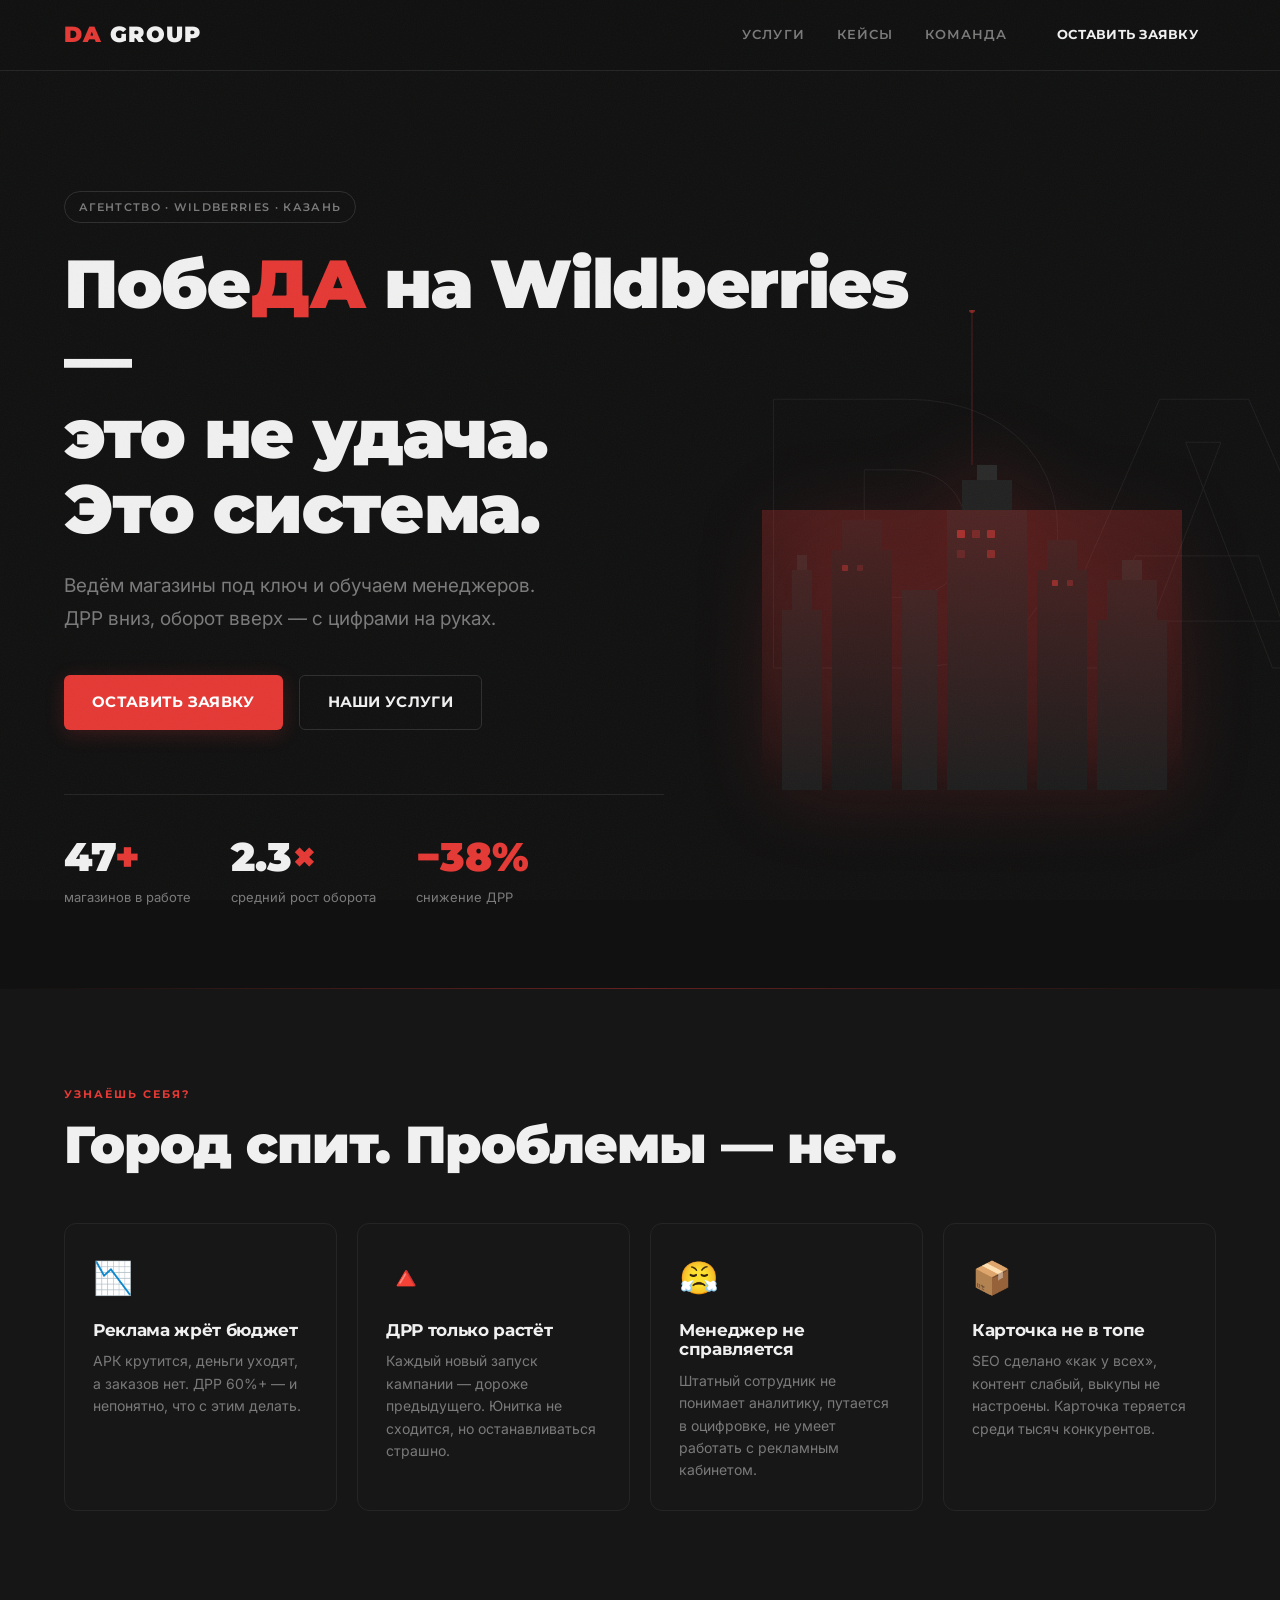
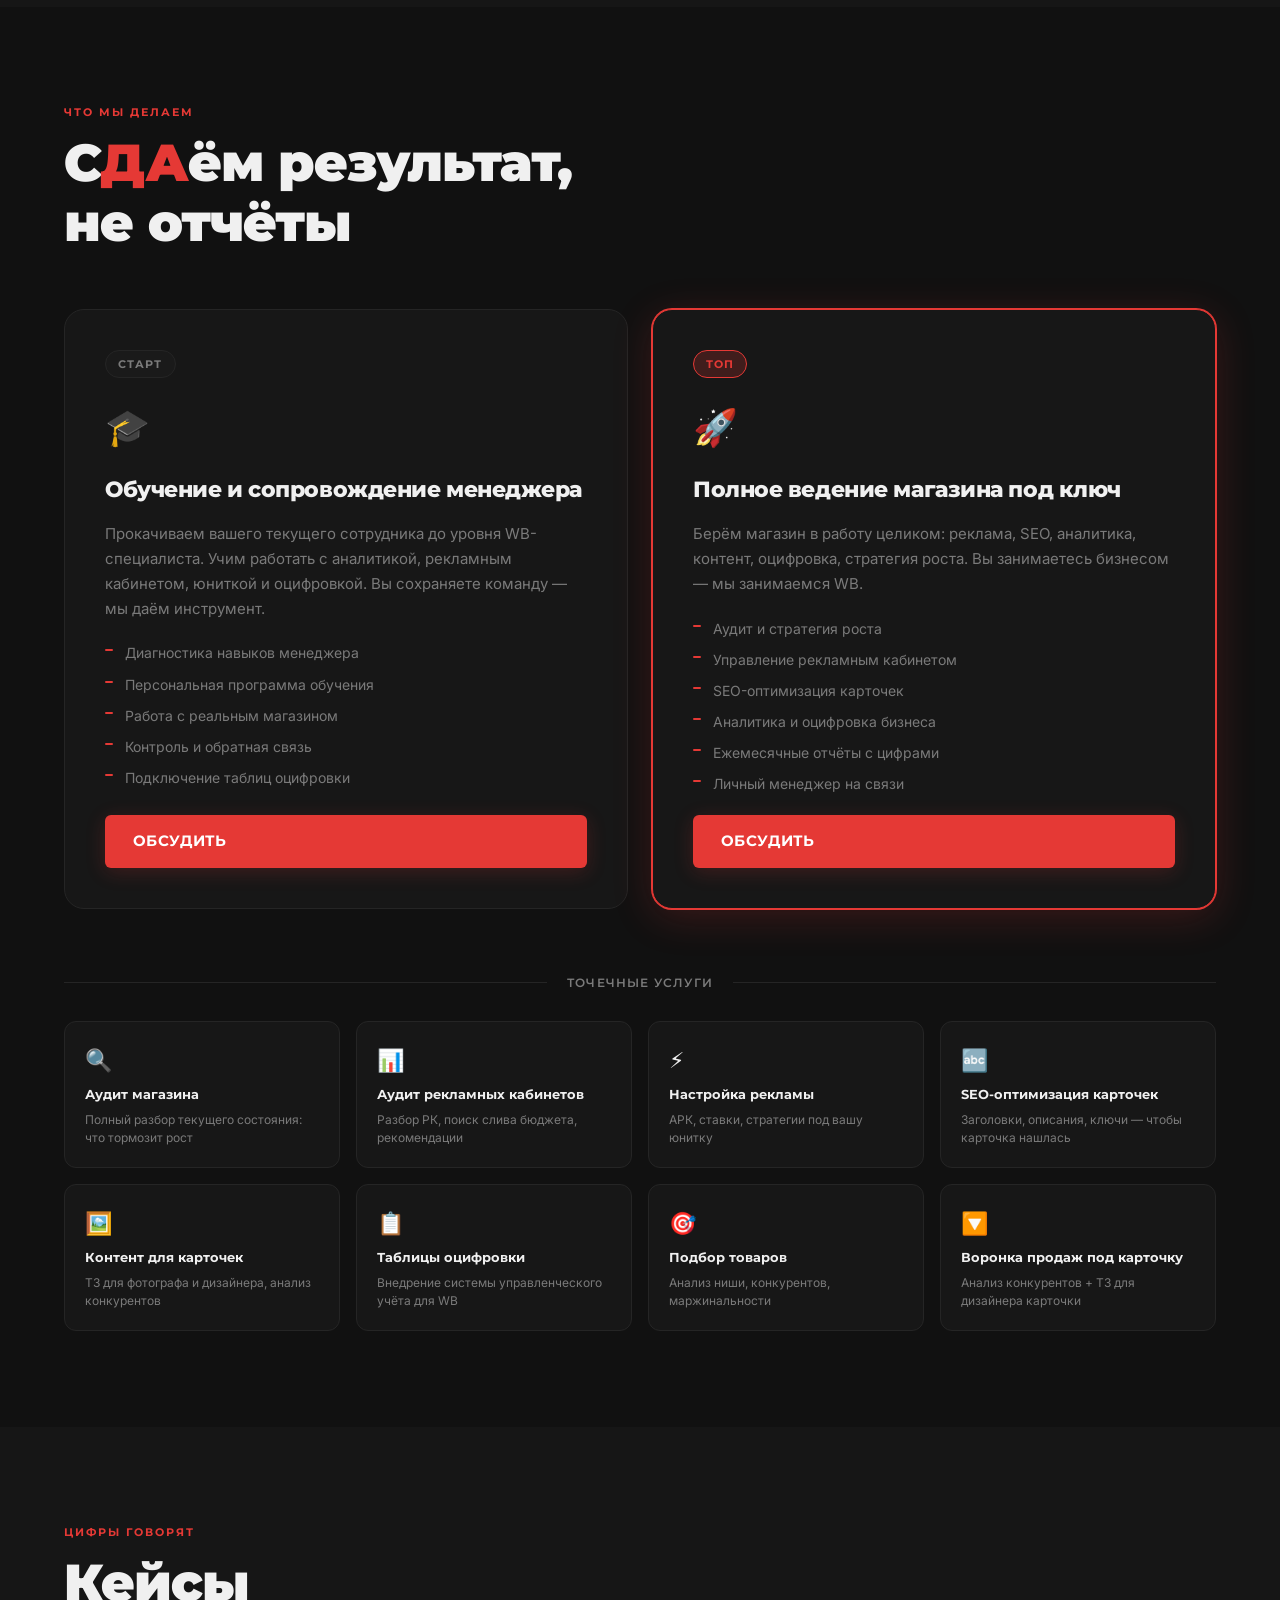
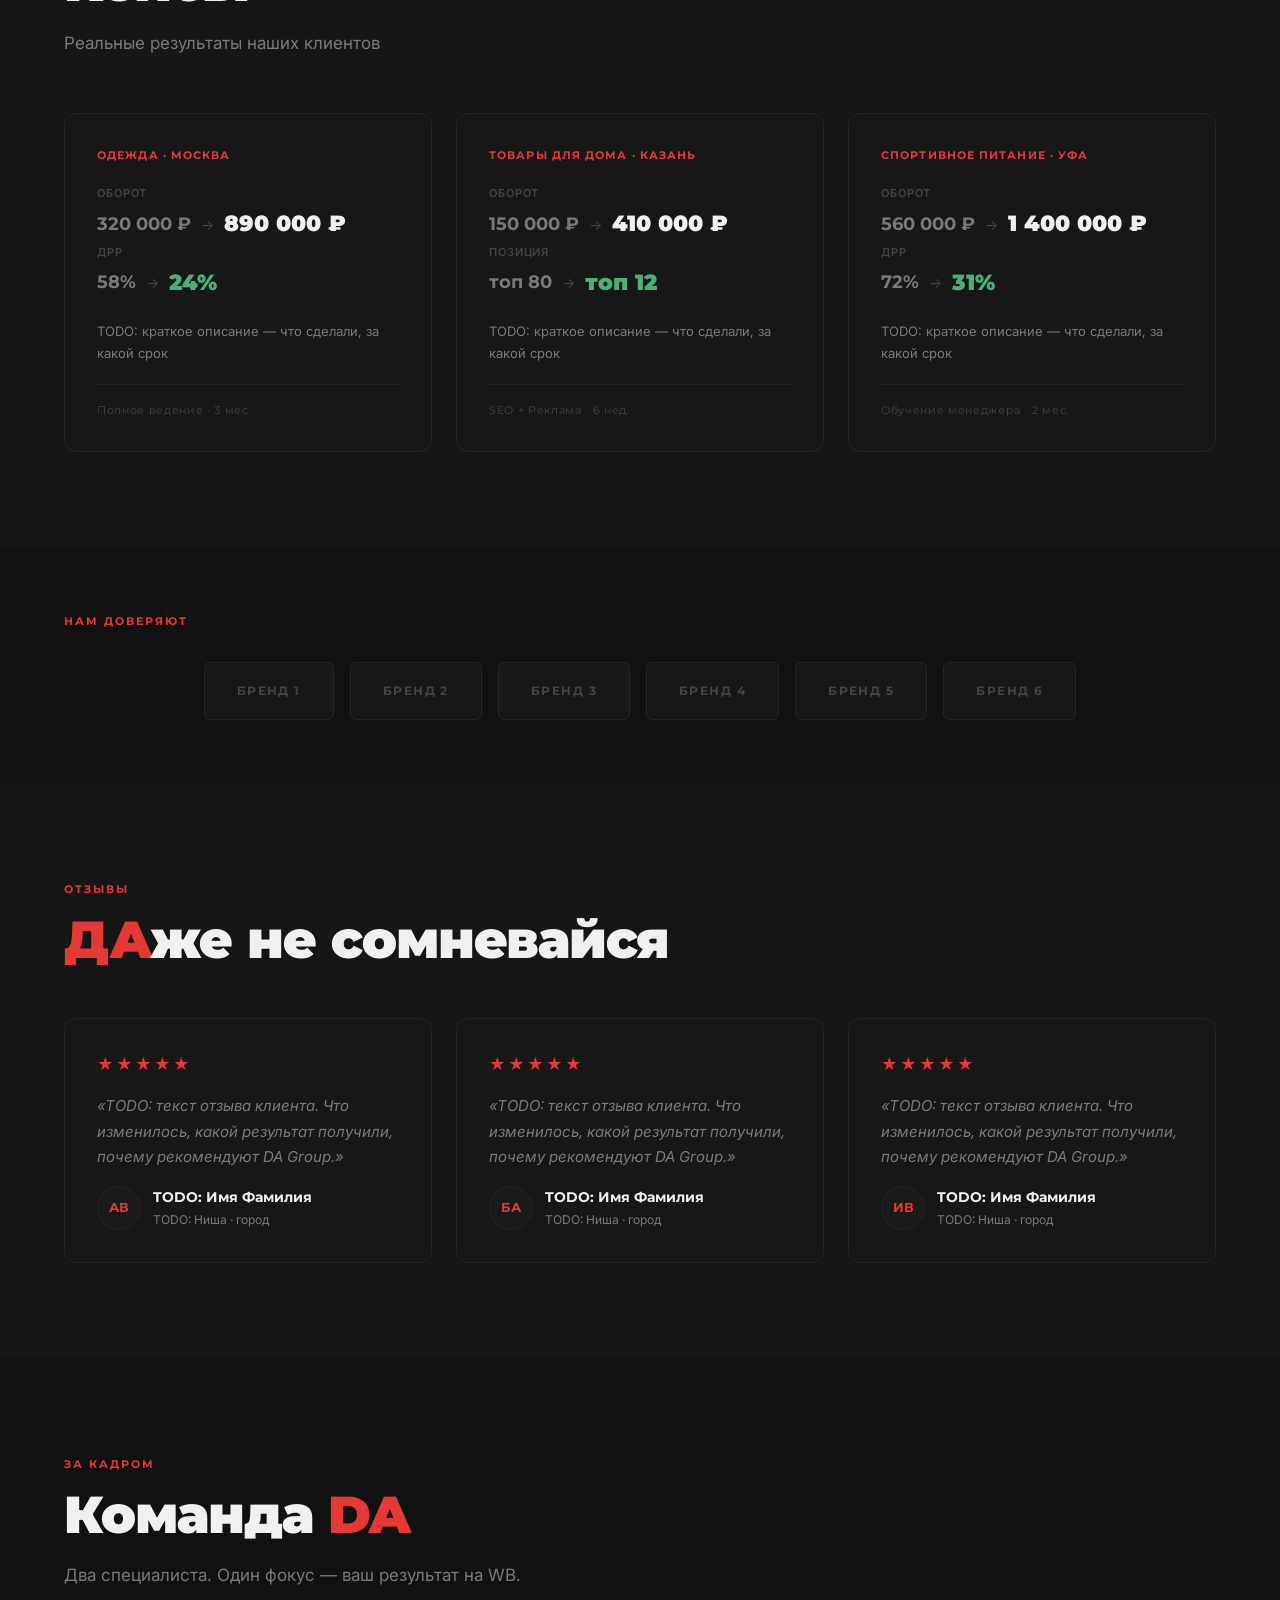
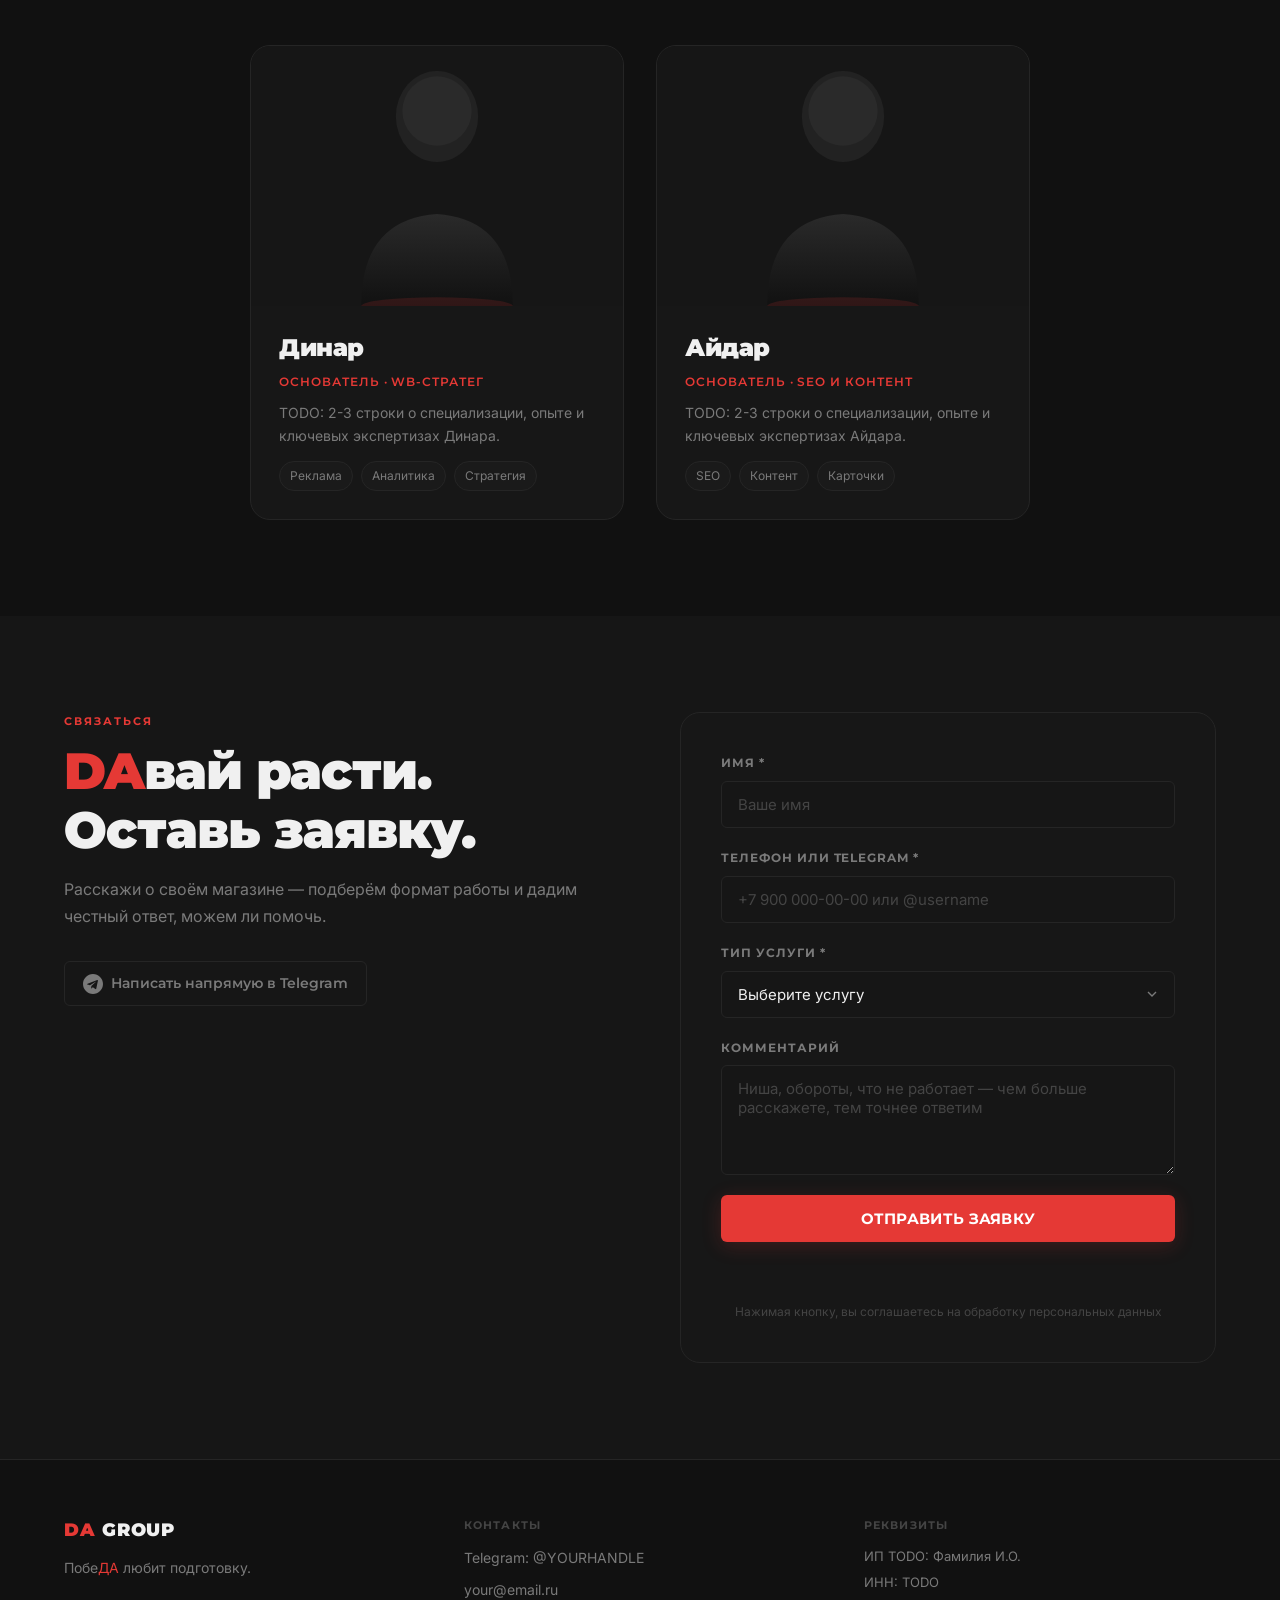
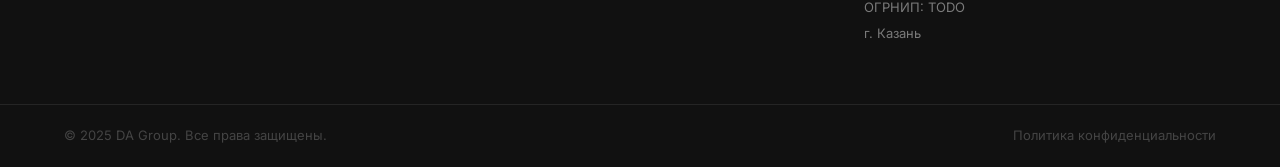
==== index.html @ dea1068f "feat: create DA Group landing page (full structure) Dark noir landing page for DA Group Wildberries " ====
<!DOCTYPE html>
<html lang="ru">
<head>
  <meta charset="UTF-8">
  <meta name="viewport" content="width=device-width, initial-scale=1.0">
  <title>DA Group — агентство сопровождения на Wildberries</title>
  <meta name="description" content="Ведём магазины на Wildberries под ключ и обучаем менеджеров. ДРР вниз, оборот вверх — с цифрами на руках.">
  <meta property="og:title" content="DA Group — агентство сопровождения на Wildberries">
  <meta property="og:description" content="Ведём магазины под ключ и обучаем менеджеров. ДРР вниз, оборот вверх.">
  <meta property="og:type" content="website">
  <link rel="preconnect" href="https://fonts.googleapis.com">
  <link rel="preconnect" href="https://fonts.gstatic.com" crossorigin>
  <link href="https://fonts.googleapis.com/css2?family=Montserrat:wght@400;600;700;900&family=Inter:wght@400;500;600&display=swap" rel="stylesheet">
  <link rel="stylesheet" href="css/style.css">
</head>
<body>

  <!-- Зернистый оверлей (нуар-эстетика) -->
  <div class="grain-overlay" aria-hidden="true"></div>

  <!-- ========== ШАПКА ========== -->
  <header class="site-header" id="top">
    <div class="container header__inner">
      <a href="#top" class="logo">
        <span class="da">DA</span>&nbsp;Group
      </a>
      <nav class="nav" id="nav">
        <a href="#services" class="nav__link">Услуги</a>
        <a href="#cases" class="nav__link">Кейсы</a>
        <a href="#team" class="nav__link">Команда</a>
        <a href="#contact" class="btn btn--sm">Оставить заявку</a>
      </nav>
      <button class="nav-toggle" id="navToggle" aria-label="Открыть меню" aria-expanded="false">
        <span></span><span></span><span></span>
      </button>
    </div>
  </header>

  <main>

    <!-- ========== 1. HERO ========== -->
    <section class="hero" id="hero">
      <div class="hero__bg-letters" aria-hidden="true">DA</div>
      <div class="container hero__inner">
        <div class="hero__content">
          <div class="badge">Агентство · Wildberries · Казань</div>
          <h1 class="hero__title">
            Побе<span class="da">ДА</span>&nbsp;на&nbsp;Wildberries —<br>
            это не&nbsp;удача.<br>Это система.
          </h1>
          <p class="hero__sub">
            Ведём магазины под ключ и обучаем менеджеров.<br>
            ДРР вниз, оборот вверх — с цифрами на руках.
          </p>
          <div class="hero__actions">
            <a href="#contact" class="btn btn--primary">Оставить заявку</a>
            <a href="#services" class="btn btn--ghost">Наши услуги</a>
          </div>
          <div class="hero__stats">
            <div class="hero__stat">
              <!-- TODO: обновить цифры -->
              <span class="hero__stat-val">47<span class="da">+</span></span>
              <span class="hero__stat-label">магазинов в работе</span>
            </div>
            <div class="hero__stat">
              <span class="hero__stat-val">2.3<span class="da">×</span></span>
              <span class="hero__stat-label">средний рост оборота</span>
            </div>
            <div class="hero__stat">
              <span class="hero__stat-val"><span class="da">−38%</span></span>
              <span class="hero__stat-label">снижение ДРР</span>
            </div>
          </div>
        </div>
        <div class="hero__visual" aria-hidden="true">
          <svg class="hero__svg" viewBox="0 0 420 480" fill="none" xmlns="http://www.w3.org/2000/svg">
            <!-- Декоративный абстрактный элемент: город-силуэт -->
            <defs>
              <linearGradient id="cityGrad" x1="0" y1="0" x2="0" y2="1">
                <stop offset="0%" stop-color="var(--accent)" stop-opacity="0.25"/>
                <stop offset="100%" stop-color="var(--accent)" stop-opacity="0"/>
              </linearGradient>
              <linearGradient id="lineGrad" x1="0" y1="0" x2="1" y2="0">
                <stop offset="0%" stop-color="var(--accent)" stop-opacity="0"/>
                <stop offset="50%" stop-color="var(--accent)" stop-opacity="0.8"/>
                <stop offset="100%" stop-color="var(--accent)" stop-opacity="0"/>
              </linearGradient>
            </defs>
            <!-- Силуэт зданий -->
            <rect x="20" y="300" width="40" height="180" fill="#1e1e1e"/>
            <rect x="30" y="260" width="20" height="40" fill="#1e1e1e"/>
            <rect x="35" y="245" width="10" height="15" fill="#242424"/>
            <rect x="70" y="240" width="60" height="240" fill="#1a1a1a"/>
            <rect x="80" y="210" width="40" height="30" fill="#1a1a1a"/>
            <rect x="140" y="280" width="35" height="200" fill="#202020"/>
            <rect x="185" y="200" width="80" height="280" fill="#1e1e1e"/>
            <rect x="200" y="170" width="50" height="30" fill="#222"/>
            <rect x="215" y="155" width="20" height="15" fill="#2a2a2a"/>
            <rect x="275" y="260" width="50" height="220" fill="#1c1c1c"/>
            <rect x="285" y="230" width="30" height="30" fill="#1c1c1c"/>
            <rect x="335" y="310" width="70" height="170" fill="#1e1e1e"/>
            <rect x="345" y="270" width="50" height="40" fill="#1e1e1e"/>
            <rect x="360" y="250" width="20" height="20" fill="#242424"/>
            <!-- Окна светящиеся -->
            <rect x="195" y="220" width="8" height="8" fill="var(--accent)" opacity="0.6" rx="1"/>
            <rect x="210" y="220" width="8" height="8" fill="var(--accent)" opacity="0.3" rx="1"/>
            <rect x="225" y="220" width="8" height="8" fill="var(--accent)" opacity="0.5" rx="1"/>
            <rect x="195" y="240" width="8" height="8" fill="var(--accent)" opacity="0.2" rx="1"/>
            <rect x="225" y="240" width="8" height="8" fill="var(--accent)" opacity="0.4" rx="1"/>
            <rect x="80" y="255" width="6" height="6" fill="var(--accent)" opacity="0.4" rx="1"/>
            <rect x="95" y="255" width="6" height="6" fill="var(--accent)" opacity="0.2" rx="1"/>
            <rect x="290" y="270" width="6" height="6" fill="var(--accent)" opacity="0.5" rx="1"/>
            <rect x="305" y="270" width="6" height="6" fill="var(--accent)" opacity="0.3" rx="1"/>
            <!-- Горизонтальные линии-развёртки -->
            <line x1="0" y1="390" x2="420" y2="390" stroke="url(#lineGrad)" stroke-width="0.5" opacity="0.4"/>
            <line x1="0" y1="410" x2="420" y2="410" stroke="url(#lineGrad)" stroke-width="0.3" opacity="0.2"/>
            <!-- Акцентный луч сверху вниз -->
            <line x1="210" y1="0" x2="210" y2="155" stroke="var(--accent)" stroke-width="1" opacity="0.3"/>
            <circle cx="210" cy="0" r="3" fill="var(--accent)" opacity="0.5"/>
            <!-- Градиент-подсветка города -->
            <rect x="0" y="200" width="420" height="280" fill="url(#cityGrad)"/>
          </svg>
        </div>
      </div>
      <!-- Декоративная линия снизу -->
      <div class="hero__line" aria-hidden="true"></div>
    </section>

    <!-- ========== 2. БОЛИ СЕЛЛЕРА ========== -->
    <section class="pain section" id="pain">
      <div class="container">
        <div class="section-label">Узнаёшь себя?</div>
        <h2 class="section-title">Город спит. Проблемы — нет.</h2>
        <div class="pain__grid">
          <div class="pain__card" data-animate data-delay="0">
            <div class="pain__icon">📉</div>
            <h3 class="pain__title">Реклама жрёт бюджет</h3>
            <p class="pain__text">АРК крутится, деньги уходят, а заказов нет. ДРР 60%+ — и непонятно, что с этим делать.</p>
          </div>
          <div class="pain__card" data-animate data-delay="100">
            <div class="pain__icon">🔺</div>
            <h3 class="pain__title">ДРР только растёт</h3>
            <p class="pain__text">Каждый новый запуск кампании — дороже предыдущего. Юнитка не сходится, но останавливаться страшно.</p>
          </div>
          <div class="pain__card" data-animate data-delay="200">
            <div class="pain__icon">😤</div>
            <h3 class="pain__title">Менеджер не справляется</h3>
            <p class="pain__text">Штатный сотрудник не понимает аналитику, путается в оцифровке, не умеет работать с рекламным кабинетом.</p>
          </div>
          <div class="pain__card" data-animate data-delay="300">
            <div class="pain__icon">📦</div>
            <h3 class="pain__title">Карточка не в топе</h3>
            <p class="pain__text">SEO сделано «как у всех», контент слабый, выкупы не настроены. Карточка теряется среди тысяч конкурентов.</p>
          </div>
        </div>
      </div>
    </section>

    <!-- ========== 3. УСЛУГИ ========== -->
    <section class="services section" id="services">
      <div class="container">
        <div class="section-label">Что мы делаем</div>
        <h2 class="section-title">С<span class="da">ДА</span>ём результат,<br>не отчёты</h2>

        <!-- Основная вилка -->
        <div class="services__main">
          <div class="service-card service-card--main">
            <div class="service-card__badge">Старт</div>
            <div class="service-card__icon">🎓</div>
            <h3 class="service-card__title">Обучение и сопровождение менеджера</h3>
            <p class="service-card__desc">
              Прокачиваем вашего текущего сотрудника до уровня WB-специалиста.
              Учим работать с аналитикой, рекламным кабинетом, юниткой и оцифровкой.
              Вы сохраняете команду — мы даём инструмент.
            </p>
            <ul class="service-card__list">
              <li>Диагностика навыков менеджера</li>
              <li>Персональная программа обучения</li>
              <li>Работа с реальным магазином</li>
              <li>Контроль и обратная связь</li>
              <li>Подключение таблиц оцифровки</li>
            </ul>
            <a href="#contact" class="btn btn--primary">Обсудить</a>
          </div>

          <div class="service-card service-card--main service-card--featured">
            <div class="service-card__badge service-card__badge--accent">Топ</div>
            <div class="service-card__icon">🚀</div>
            <h3 class="service-card__title">Полное ведение магазина под ключ</h3>
            <p class="service-card__desc">
              Берём магазин в работу целиком: реклама, SEO, аналитика, контент, оцифровка,
              стратегия роста. Вы занимаетесь бизнесом — мы занимаемся WB.
            </p>
            <ul class="service-card__list">
              <li>Аудит и стратегия роста</li>
              <li>Управление рекламным кабинетом</li>
              <li>SEO-оптимизация карточек</li>
              <li>Аналитика и оцифровка бизнеса</li>
              <li>Ежемесячные отчёты с цифрами</li>
              <li>Личный менеджер на связи</li>
            </ul>
            <a href="#contact" class="btn btn--primary">Обсудить</a>
          </div>
        </div>

        <!-- Точечные услуги -->
        <div class="services__spot-label">
          <span>Точечные услуги</span>
        </div>
        <div class="services__spot">
          <div class="spot-card">
            <span class="spot-card__icon">🔍</span>
            <span class="spot-card__title">Аудит магазина</span>
            <span class="spot-card__desc">Полный разбор текущего состояния: что тормозит рост</span>
          </div>
          <div class="spot-card">
            <span class="spot-card__icon">📊</span>
            <span class="spot-card__title">Аудит рекламных кабинетов</span>
            <span class="spot-card__desc">Разбор РК, поиск слива бюджета, рекомендации</span>
          </div>
          <div class="spot-card">
            <span class="spot-card__icon">⚡</span>
            <span class="spot-card__title">Настройка рекламы</span>
            <span class="spot-card__desc">АРК, ставки, стратегии под вашу юнитку</span>
          </div>
          <div class="spot-card">
            <span class="spot-card__icon">🔤</span>
            <span class="spot-card__title">SEO-оптимизация карточек</span>
            <span class="spot-card__desc">Заголовки, описания, ключи — чтобы карточка нашлась</span>
          </div>
          <div class="spot-card">
            <span class="spot-card__icon">🖼️</span>
            <span class="spot-card__title">Контент для карточек</span>
            <span class="spot-card__desc">ТЗ для фотографа и дизайнера, анализ конкурентов</span>
          </div>
          <div class="spot-card">
            <span class="spot-card__icon">📋</span>
            <span class="spot-card__title">Таблицы оцифровки</span>
            <span class="spot-card__desc">Внедрение системы управленческого учёта для WB</span>
          </div>
          <div class="spot-card">
            <span class="spot-card__icon">🎯</span>
            <span class="spot-card__title">Подбор товаров</span>
            <span class="spot-card__desc">Анализ ниши, конкурентов, маржинальности</span>
          </div>
          <div class="spot-card">
            <span class="spot-card__icon">🔽</span>
            <span class="spot-card__title">Воронка продаж под карточку</span>
            <span class="spot-card__desc">Анализ конкурентов + ТЗ для дизайнера карточки</span>
          </div>
        </div>
      </div>
    </section>

    <!-- ========== 4. КЕЙСЫ ========== -->
    <section class="cases section" id="cases">
      <div class="container">
        <div class="section-label">Цифры говорят</div>
        <h2 class="section-title">Кейсы</h2>
        <p class="section-sub">Реальные результаты наших клиентов</p>
        <div class="cases__grid">

          <!-- TODO: заполните реальными кейсами -->
          <div class="case-card">
            <div class="case-card__category">Одежда · Москва</div>
            <div class="case-card__metrics">
              <div class="case-metric">
                <span class="case-metric__label">Оборот</span>
                <div class="case-metric__values">
                  <span class="case-metric__before">320 000 ₽</span>
                  <span class="case-metric__arrow">→</span>
                  <span class="case-metric__after">890 000 ₽</span>
                </div>
              </div>
              <div class="case-metric">
                <span class="case-metric__label">ДРР</span>
                <div class="case-metric__values">
                  <span class="case-metric__before">58%</span>
                  <span class="case-metric__arrow">→</span>
                  <span class="case-metric__after case-metric__after--good">24%</span>
                </div>
              </div>
            </div>
            <p class="case-card__desc">TODO: краткое описание — что сделали, за какой срок</p>
            <div class="case-card__tag">Полное ведение · 3 мес.</div>
          </div>

          <div class="case-card">
            <div class="case-card__category">Товары для дома · Казань</div>
            <div class="case-card__metrics">
              <div class="case-metric">
                <span class="case-metric__label">Оборот</span>
                <div class="case-metric__values">
                  <span class="case-metric__before">150 000 ₽</span>
                  <span class="case-metric__arrow">→</span>
                  <span class="case-metric__after">410 000 ₽</span>
                </div>
              </div>
              <div class="case-metric">
                <span class="case-metric__label">Позиция</span>
                <div class="case-metric__values">
                  <span class="case-metric__before">топ 80</span>
                  <span class="case-metric__arrow">→</span>
                  <span class="case-metric__after case-metric__after--good">топ 12</span>
                </div>
              </div>
            </div>
            <p class="case-card__desc">TODO: краткое описание — что сделали, за какой срок</p>
            <div class="case-card__tag">SEO + Реклама · 6 нед.</div>
          </div>

          <div class="case-card">
            <div class="case-card__category">Спортивное питание · Уфа</div>
            <div class="case-card__metrics">
              <div class="case-metric">
                <span class="case-metric__label">Оборот</span>
                <div class="case-metric__values">
                  <span class="case-metric__before">560 000 ₽</span>
                  <span class="case-metric__arrow">→</span>
                  <span class="case-metric__after">1 400 000 ₽</span>
                </div>
              </div>
              <div class="case-metric">
                <span class="case-metric__label">ДРР</span>
                <div class="case-metric__values">
                  <span class="case-metric__before">72%</span>
                  <span class="case-metric__arrow">→</span>
                  <span class="case-metric__after case-metric__after--good">31%</span>
                </div>
              </div>
            </div>
            <p class="case-card__desc">TODO: краткое описание — что сделали, за какой срок</p>
            <div class="case-card__tag">Обучение менеджера · 2 мес.</div>
          </div>

        </div>
      </div>
    </section>

    <!-- ========== 5. ЛОГОТИПЫ КЛИЕНТОВ ========== -->
    <section class="clients section" id="clients">
      <div class="container">
        <div class="section-label">Нам доверяют</div>
        <!-- TODO: заменить плейсхолдеры реальными логотипами -->
        <div class="clients__logos">
          <div class="client-logo">БРЕНД 1</div>
          <div class="client-logo">БРЕНД 2</div>
          <div class="client-logo">БРЕНД 3</div>
          <div class="client-logo">БРЕНД 4</div>
          <div class="client-logo">БРЕНД 5</div>
          <div class="client-logo">БРЕНД 6</div>
        </div>
      </div>
    </section>

    <!-- ========== 6. ОТЗЫВЫ ========== -->
    <section class="reviews section" id="reviews">
      <div class="container">
        <div class="section-label">Отзывы</div>
        <h2 class="section-title"><span class="da">ДА</span>же не сомневайся</h2>
        <div class="reviews__grid">

          <!-- TODO: заполните реальными отзывами -->
          <div class="review-card">
            <div class="review-card__stars">★★★★★</div>
            <p class="review-card__text">«TODO: текст отзыва клиента. Что изменилось, какой результат получили, почему рекомендуют DA Group.»</p>
            <div class="review-card__author">
              <div class="review-card__avatar">АВ</div>
              <div>
                <div class="review-card__name">TODO: Имя Фамилия</div>
                <div class="review-card__role">TODO: Ниша · город</div>
              </div>
            </div>
          </div>

          <div class="review-card">
            <div class="review-card__stars">★★★★★</div>
            <p class="review-card__text">«TODO: текст отзыва клиента. Что изменилось, какой результат получили, почему рекомендуют DA Group.»</p>
            <div class="review-card__author">
              <div class="review-card__avatar">БА</div>
              <div>
                <div class="review-card__name">TODO: Имя Фамилия</div>
                <div class="review-card__role">TODO: Ниша · город</div>
              </div>
            </div>
          </div>

          <div class="review-card">
            <div class="review-card__stars">★★★★★</div>
            <p class="review-card__text">«TODO: текст отзыва клиента. Что изменилось, какой результат получили, почему рекомендуют DA Group.»</p>
            <div class="review-card__author">
              <div class="review-card__avatar">ИВ</div>
              <div>
                <div class="review-card__name">TODO: Имя Фамилия</div>
                <div class="review-card__role">TODO: Ниша · город</div>
              </div>
            </div>
          </div>

        </div>
      </div>
    </section>

    <!-- ========== 7. КОМАНДА ========== -->
    <section class="team section" id="team">
      <div class="container">
        <div class="section-label">За кадром</div>
        <h2 class="section-title">Команда <span class="da">DA</span></h2>
        <p class="section-sub">Два специалиста. Один фокус — ваш результат на WB.</p>
        <div class="team__grid">

          <div class="team-card">
            <!-- TODO: заменить SVG на реальное фото <img src="..."> -->
            <div class="team-card__photo">
              <svg viewBox="0 0 200 240" xmlns="http://www.w3.org/2000/svg" class="team-card__silhouette">
                <defs>
                  <linearGradient id="sil1" x1="0" y1="0" x2="0" y2="1">
                    <stop offset="0%" stop-color="#2a2a2a"/>
                    <stop offset="100%" stop-color="#111"/>
                  </linearGradient>
                </defs>
                <!-- Силуэт человека -->
                <ellipse cx="100" cy="65" rx="38" ry="42" fill="#222"/>
                <path d="M 30 240 Q 30 160 100 155 Q 170 160 170 240 Z" fill="url(#sil1)"/>
                <circle cx="100" cy="60" r="32" fill="#2a2a2a"/>
                <!-- Акцентная подсветка -->
                <ellipse cx="100" cy="240" rx="70" ry="8" fill="var(--accent)" opacity="0.15"/>
              </svg>
            </div>
            <div class="team-card__info">
              <h3 class="team-card__name">Динар</h3>
              <div class="team-card__role">Основатель · WB-стратег</div>
              <p class="team-card__bio">TODO: 2-3 строки о специализации, опыте и ключевых экспертизах Динара.</p>
              <div class="team-card__tags">
                <span class="tag">Реклама</span>
                <span class="tag">Аналитика</span>
                <span class="tag">Стратегия</span>
              </div>
            </div>
          </div>

          <div class="team-card">
            <div class="team-card__photo">
              <svg viewBox="0 0 200 240" xmlns="http://www.w3.org/2000/svg" class="team-card__silhouette">
                <defs>
                  <linearGradient id="sil2" x1="0" y1="0" x2="0" y2="1">
                    <stop offset="0%" stop-color="#2a2a2a"/>
                    <stop offset="100%" stop-color="#111"/>
                  </linearGradient>
                </defs>
                <ellipse cx="100" cy="65" rx="38" ry="42" fill="#222"/>
                <path d="M 30 240 Q 30 160 100 155 Q 170 160 170 240 Z" fill="url(#sil2)"/>
                <circle cx="100" cy="60" r="32" fill="#2a2a2a"/>
                <ellipse cx="100" cy="240" rx="70" ry="8" fill="var(--accent)" opacity="0.15"/>
              </svg>
            </div>
            <div class="team-card__info">
              <h3 class="team-card__name">Айдар</h3>
              <div class="team-card__role">Основатель · SEO и контент</div>
              <p class="team-card__bio">TODO: 2-3 строки о специализации, опыте и ключевых экспертизах Айдара.</p>
              <div class="team-card__tags">
                <span class="tag">SEO</span>
                <span class="tag">Контент</span>
                <span class="tag">Карточки</span>
              </div>
            </div>
          </div>

        </div>
      </div>
    </section>

    <!-- ========== 8. ФОРМА ЗАЯВКИ ========== -->
    <section class="contact section" id="contact">
      <div class="container">
        <div class="contact__inner">
          <div class="contact__text">
            <div class="section-label">Связаться</div>
            <h2 class="contact__title">
              <span class="da">DA</span>вай расти.<br>Оставь заявку.
            </h2>
            <p class="contact__sub">
              Расскажи о своём магазине — подберём формат работы и дадим честный ответ, можем ли помочь.
            </p>
            <div class="contact__tg">
              <!-- TODO: вставить реальную ссылку на Telegram -->
              <a href="https://t.me/YOURHANDLE" class="contact__tg-link" target="_blank" rel="noopener">
                <svg width="20" height="20" viewBox="0 0 24 24" fill="currentColor"><path d="M12 0C5.373 0 0 5.373 0 12s5.373 12 12 12 12-5.373 12-12S18.627 0 12 0zm5.894 8.221l-1.97 9.28c-.145.658-.537.818-1.084.508l-3-2.21-1.447 1.394c-.16.16-.295.295-.605.295l.213-3.053 5.56-5.023c.242-.213-.054-.333-.373-.12l-6.871 4.326-2.962-.924c-.643-.204-.657-.643.136-.953l11.57-4.461c.537-.194 1.006.131.833.941z"/></svg>
                Написать напрямую в Telegram
              </a>
            </div>
          </div>

          <form class="contact__form" id="contactForm" novalidate>
            <div class="form-group">
              <label class="form-label" for="fname">Имя *</label>
              <input class="form-input" type="text" id="fname" name="name" placeholder="Ваше имя" required>
            </div>
            <div class="form-group">
              <label class="form-label" for="fcontact">Телефон или Telegram *</label>
              <input class="form-input" type="text" id="fcontact" name="contact" placeholder="+7 900 000-00-00 или @username" required>
            </div>
            <div class="form-group">
              <label class="form-label" for="fservice">Тип услуги *</label>
              <select class="form-input form-select" id="fservice" name="service" required>
                <option value="" disabled selected>Выберите услугу</option>
                <optgroup label="Основные">
                  <option value="Обучение и сопровождение менеджера">Обучение и сопровождение менеджера</option>
                  <option value="Полное ведение магазина под ключ">Полное ведение магазина под ключ</option>
                </optgroup>
                <optgroup label="Точечные">
                  <option value="Аудит магазина">Аудит магазина</option>
                  <option value="Аудит рекламных кабинетов">Аудит рекламных кабинетов</option>
                  <option value="Настройка рекламы">Настройка рекламы</option>
                  <option value="SEO-оптимизация карточек">SEO-оптимизация карточек</option>
                  <option value="Контент для карточек">Контент для карточек</option>
                  <option value="Таблицы оцифровки">Таблицы оцифровки</option>
                  <option value="Подбор товаров">Подбор товаров</option>
                  <option value="Воронка продаж под карточку">Воронка продаж под карточку</option>
                </optgroup>
                <option value="Не определился / нужна консультация">Не определился / нужна консультация</option>
              </select>
            </div>
            <div class="form-group">
              <label class="form-label" for="fcomment">Комментарий</label>
              <textarea class="form-input form-textarea" id="fcomment" name="comment" placeholder="Ниша, обороты, что не работает — чем больше расскажете, тем точнее ответим" rows="4"></textarea>
            </div>
            <button type="submit" class="btn btn--primary btn--full" id="submitBtn">
              <span class="btn-text">Отправить заявку</span>
              <span class="btn-spinner" hidden>Отправляем…</span>
            </button>
            <div class="form-status" id="formStatus" aria-live="polite"></div>
            <p class="form-note">Нажимая кнопку, вы соглашаетесь на обработку персональных данных</p>
          </form>
        </div>
      </div>
    </section>

  </main>

  <!-- ========== ФУТЕР ========== -->
  <footer class="footer" id="footer">
    <div class="container footer__inner">
      <div class="footer__brand">
        <a href="#top" class="logo logo--sm">
          <span class="da">DA</span>&nbsp;Group
        </a>
        <p class="footer__tagline">Побе<span class="da">ДА</span> любит подготовку.</p>
      </div>
      <div class="footer__contacts">
        <div class="footer__contact-title">Контакты</div>
        <!-- TODO: вставить реальные контакты -->
        <a href="https://t.me/YOURHANDLE" class="footer__link" target="_blank" rel="noopener">Telegram: @YOURHANDLE</a>
        <a href="mailto:your@email.ru" class="footer__link">your@email.ru</a>
      </div>
      <div class="footer__legal">
        <div class="footer__contact-title">Реквизиты</div>
        <!-- TODO: вставить реальные реквизиты ИП -->
        <p class="footer__legal-text">ИП TODO: Фамилия И.О.</p>
        <p class="footer__legal-text">ИНН: TODO</p>
        <p class="footer__legal-text">ОГРНИП: TODO</p>
        <p class="footer__legal-text">г. Казань</p>
      </div>
    </div>
    <div class="footer__bottom">
      <div class="container">
        <span>© 2025 DA Group. Все права защищены.</span>
        <a href="/privacy.html" class="footer__privacy">Политика конфиденциальности</a>
      </div>
    </div>
  </footer>

  <script src="js/main.js"></script>
</body>
</html>
---- css/style.css ----
/* =========================================
   DA GROUP — LANDING PAGE STYLES
   Нуар / vigilante-эстетика
   ========================================= */

/* ===== CSS ПЕРЕМЕННЫЕ ===== */
:root {
  /* --- Акцентный цвет: раскомментируй нужный вариант и закомментируй другой --- */
  --accent: #E53935;          /* КРАСНЫЙ (активен) */
  /* --accent: #F59E0B; */   /* ЯНТАРНЫЙ (раскомментировать для сравнения) */

  --accent-dim: color-mix(in srgb, var(--accent) 20%, transparent);
  --accent-glow: color-mix(in srgb, var(--accent) 30%, transparent);

  /* Фон */
  --bg:           #111111;
  --bg-2:         #161616;
  --bg-3:         #1a1a1a;
  --bg-card:      #171717;
  --bg-card-hover:#1e1e1e;
  --border:       #252525;
  --border-light: #2e2e2e;

  /* Текст */
  --text:         #f0f0f0;
  --text-muted:   #7a7a7a;
  --text-dim:     #444;

  /* Шрифты */
  --font-head:    'Montserrat', system-ui, sans-serif;
  --font-body:    'Inter', system-ui, sans-serif;

  /* Радиусы */
  --r-sm: 6px;
  --r-md: 12px;
  --r-lg: 20px;

  /* Тени */
  --shadow-card:  0 0 0 1px var(--border), 0 4px 24px rgba(0,0,0,0.6);
  --shadow-accent: 0 0 24px var(--accent-glow), 0 0 48px var(--accent-dim);
}

/* ===== RESET & BASE ===== */
*, *::before, *::after { box-sizing: border-box; margin: 0; padding: 0; }

html {
  scroll-behavior: smooth;
  scroll-padding-top: 80px;
}

body {
  background-color: var(--bg);
  color: var(--text);
  font-family: var(--font-body);
  font-size: 16px;
  line-height: 1.65;
  -webkit-font-smoothing: antialiased;
  overflow-x: hidden;
}

a { color: inherit; text-decoration: none; }
img { display: block; max-width: 100%; }
button { cursor: pointer; border: none; background: none; font-family: inherit; }
ul { list-style: none; }

/* ===== ЗЕРНО / ШУМ ===== */
.grain-overlay {
  position: fixed;
  inset: 0;
  pointer-events: none;
  z-index: 9000;
  opacity: 0.035;
  background-image: url("data:image/svg+xml,%3Csvg xmlns='http://www.w3.org/2000/svg' width='300' height='300'%3E%3Cfilter id='n'%3E%3CfeTurbulence type='fractalNoise' baseFrequency='0.85' numOctaves='4' stitchTiles='stitch'/%3E%3C/filter%3E%3Crect width='300' height='300' filter='url(%23n)'/%3E%3C/svg%3E");
  background-size: 300px 300px;
}

/* ===== ТИПОГРАФИКА ===== */
h1, h2, h3, h4 {
  font-family: var(--font-head);
  font-weight: 900;
  line-height: 1.15;
  letter-spacing: -0.02em;
}

/* Фирменный акцент: буквы DA/ДА */
.da {
  color: var(--accent);
}

/* ===== КОНТЕЙНЕР ===== */
.container {
  max-width: 1200px;
  margin: 0 auto;
  padding: 0 24px;
}

/* ===== КНОПКИ ===== */
.btn {
  display: inline-flex;
  align-items: center;
  gap: 8px;
  padding: 14px 28px;
  border-radius: var(--r-sm);
  font-family: var(--font-head);
  font-weight: 700;
  font-size: 15px;
  letter-spacing: 0.02em;
  text-transform: uppercase;
  transition: all 0.2s ease;
  cursor: pointer;
  white-space: nowrap;
}

.btn--primary {
  background: var(--accent);
  color: #fff;
  box-shadow: 0 4px 20px var(--accent-dim);
}
.btn--primary:hover {
  filter: brightness(1.1);
  box-shadow: var(--shadow-accent);
  transform: translateY(-1px);
}
.btn--primary:active { transform: none; filter: brightness(0.95); }

.btn--ghost {
  background: transparent;
  color: var(--text);
  border: 1px solid var(--border-light);
}
.btn--ghost:hover {
  border-color: var(--accent);
  color: var(--accent);
  background: var(--accent-dim);
}

.btn--sm {
  padding: 9px 18px;
  font-size: 13px;
}

.btn--full {
  width: 100%;
  justify-content: center;
}

/* ===== ШАПКА ===== */
.site-header {
  position: sticky;
  top: 0;
  z-index: 100;
  background: rgba(17,17,17,0.9);
  backdrop-filter: blur(12px);
  -webkit-backdrop-filter: blur(12px);
  border-bottom: 1px solid var(--border);
}

.header__inner {
  display: flex;
  align-items: center;
  justify-content: space-between;
  height: 70px;
}

.logo {
  font-family: var(--font-head);
  font-weight: 900;
  font-size: 22px;
  letter-spacing: 0.05em;
  text-transform: uppercase;
  color: var(--text);
  transition: opacity 0.2s;
}
.logo:hover { opacity: 0.85; }
.logo--sm { font-size: 18px; }

.nav {
  display: flex;
  align-items: center;
  gap: 32px;
}
.nav__link {
  font-family: var(--font-head);
  font-weight: 600;
  font-size: 13px;
  letter-spacing: 0.08em;
  text-transform: uppercase;
  color: var(--text-muted);
  transition: color 0.2s;
}
.nav__link:hover { color: var(--text); }

/* Бургер (мобильный) */
.nav-toggle {
  display: none;
  flex-direction: column;
  gap: 5px;
  width: 28px;
  padding: 2px;
}
.nav-toggle span {
  display: block;
  height: 2px;
  background: var(--text);
  border-radius: 2px;
  transition: all 0.3s;
}
.nav-toggle.is-open span:nth-child(1) { transform: translateY(7px) rotate(45deg); }
.nav-toggle.is-open span:nth-child(2) { opacity: 0; }
.nav-toggle.is-open span:nth-child(3) { transform: translateY(-7px) rotate(-45deg); }

/* ===== СЕКЦИИ (общее) ===== */
.section { padding: 96px 0; }

.section-label {
  font-family: var(--font-head);
  font-size: 11px;
  font-weight: 700;
  letter-spacing: 0.18em;
  text-transform: uppercase;
  color: var(--accent);
  margin-bottom: 12px;
}

.section-title {
  font-size: clamp(32px, 5vw, 52px);
  color: var(--text);
  margin-bottom: 16px;
}

.section-sub {
  font-size: 17px;
  color: var(--text-muted);
  max-width: 520px;
  margin-bottom: 56px;
}

/* Бейдж-метка */
.badge {
  display: inline-block;
  padding: 6px 14px;
  border: 1px solid var(--border-light);
  border-radius: 100px;
  font-family: var(--font-head);
  font-size: 11px;
  font-weight: 600;
  letter-spacing: 0.12em;
  text-transform: uppercase;
  color: var(--text-muted);
  margin-bottom: 24px;
}

/* Тег */
.tag {
  display: inline-block;
  padding: 4px 10px;
  background: var(--bg-3);
  border: 1px solid var(--border);
  border-radius: 100px;
  font-size: 12px;
  color: var(--text-muted);
}

/* ===== HERO ===== */
.hero {
  position: relative;
  min-height: 100svh;
  display: flex;
  align-items: center;
  overflow: hidden;
  padding: 120px 0 80px;
}

/* Гигантский DA-текст на фоне */
.hero__bg-letters {
  position: absolute;
  top: 50%;
  right: -5%;
  transform: translateY(-50%);
  font-family: var(--font-head);
  font-weight: 900;
  font-size: clamp(200px, 30vw, 460px);
  color: transparent;
  -webkit-text-stroke: 1px var(--border-light);
  line-height: 1;
  pointer-events: none;
  user-select: none;
  letter-spacing: -0.04em;
  opacity: 0.5;
}

.hero__inner {
  display: grid;
  grid-template-columns: 1fr 1fr;
  gap: 64px;
  align-items: center;
  position: relative;
  z-index: 1;
}

.hero__content { max-width: 600px; }

.hero__title {
  font-size: clamp(36px, 5.5vw, 68px);
  color: var(--text);
  margin-bottom: 24px;
  line-height: 1.1;
}

.hero__sub {
  font-size: clamp(16px, 2vw, 19px);
  color: var(--text-muted);
  margin-bottom: 40px;
  line-height: 1.7;
}

.hero__actions {
  display: flex;
  gap: 16px;
  flex-wrap: wrap;
  margin-bottom: 64px;
}

.hero__stats {
  display: flex;
  gap: 40px;
  padding-top: 40px;
  border-top: 1px solid var(--border);
}

.hero__stat {}

.hero__stat-val {
  display: block;
  font-family: var(--font-head);
  font-weight: 900;
  font-size: clamp(28px, 4vw, 40px);
  color: var(--text);
  line-height: 1.1;
  margin-bottom: 4px;
}

.hero__stat-label {
  font-size: 13px;
  color: var(--text-muted);
}

/* Декоративный SVG-город */
.hero__visual {
  display: flex;
  align-items: flex-end;
  justify-content: center;
  position: relative;
}
.hero__svg {
  width: 100%;
  max-width: 420px;
  filter: drop-shadow(0 0 40px var(--accent-dim));
}

/* Декоративная линия под hero */
.hero__line {
  position: absolute;
  bottom: 0;
  left: 0;
  right: 0;
  height: 1px;
  background: linear-gradient(90deg, transparent, var(--accent), transparent);
  opacity: 0.4;
}

/* ===== БОЛИ ===== */
.pain { background: var(--bg-2); }

.pain__grid {
  display: grid;
  grid-template-columns: repeat(4, 1fr);
  gap: 20px;
  margin-top: 48px;
}

.pain__card {
  background: var(--bg-card);
  border: 1px solid var(--border);
  border-radius: var(--r-md);
  padding: 28px;
  transition: border-color 0.2s, transform 0.2s;
}
.pain__card:hover {
  border-color: var(--accent);
  transform: translateY(-4px);
}

.pain__icon { font-size: 32px; margin-bottom: 16px; }

.pain__title {
  font-family: var(--font-head);
  font-size: 17px;
  font-weight: 700;
  color: var(--text);
  margin-bottom: 10px;
}

.pain__text { font-size: 14px; color: var(--text-muted); line-height: 1.6; }

/* ===== УСЛУГИ ===== */
.services { background: var(--bg); }

/* Основная вилка */
.services__main {
  display: grid;
  grid-template-columns: 1fr 1fr;
  gap: 24px;
  margin-top: 56px;
  margin-bottom: 64px;
}

.service-card--main {
  background: var(--bg-card);
  border: 1px solid var(--border);
  border-radius: var(--r-lg);
  padding: 40px;
  position: relative;
  display: flex;
  flex-direction: column;
  gap: 20px;
  transition: border-color 0.2s, box-shadow 0.2s;
}
.service-card--main:hover {
  border-color: var(--border-light);
}

.service-card--featured {
  border-color: var(--accent) !important;
  box-shadow: 0 0 0 1px var(--accent), 0 8px 40px var(--accent-dim);
}

.service-card__badge {
  display: inline-block;
  padding: 4px 12px;
  background: var(--bg-3);
  border: 1px solid var(--border);
  border-radius: 100px;
  font-family: var(--font-head);
  font-size: 11px;
  font-weight: 700;
  letter-spacing: 0.1em;
  text-transform: uppercase;
  color: var(--text-muted);
  width: fit-content;
}
.service-card__badge--accent {
  background: var(--accent-dim);
  border-color: var(--accent);
  color: var(--accent);
}

.service-card__icon { font-size: 36px; }

.service-card__title {
  font-family: var(--font-head);
  font-size: 22px;
  font-weight: 800;
  color: var(--text);
}

.service-card__desc {
  font-size: 15px;
  color: var(--text-muted);
  line-height: 1.65;
}

.service-card__list {
  display: flex;
  flex-direction: column;
  gap: 8px;
  flex: 1;
}
.service-card__list li {
  font-size: 14px;
  color: var(--text-muted);
  padding-left: 20px;
  position: relative;
}
.service-card__list li::before {
  content: '';
  position: absolute;
  left: 0;
  top: 8px;
  width: 8px;
  height: 2px;
  background: var(--accent);
  border-radius: 2px;
}

/* Разделитель перед точечными */
.services__spot-label {
  display: flex;
  align-items: center;
  gap: 20px;
  margin-bottom: 28px;
  color: var(--text-muted);
  font-family: var(--font-head);
  font-size: 12px;
  font-weight: 600;
  letter-spacing: 0.1em;
  text-transform: uppercase;
}
.services__spot-label::before,
.services__spot-label::after {
  content: '';
  flex: 1;
  height: 1px;
  background: var(--border);
}

/* Сетка точечных услуг */
.services__spot {
  display: grid;
  grid-template-columns: repeat(4, 1fr);
  gap: 16px;
}

.spot-card {
  background: var(--bg-card);
  border: 1px solid var(--border);
  border-radius: var(--r-md);
  padding: 20px;
  display: flex;
  flex-direction: column;
  gap: 8px;
  transition: border-color 0.2s, background 0.2s;
}
.spot-card:hover {
  border-color: var(--border-light);
  background: var(--bg-card-hover);
}

.spot-card__icon { font-size: 22px; }
.spot-card__title {
  font-family: var(--font-head);
  font-size: 13px;
  font-weight: 700;
  color: var(--text);
  line-height: 1.3;
}
.spot-card__desc {
  font-size: 12px;
  color: var(--text-muted);
  line-height: 1.5;
}

/* ===== КЕЙСЫ ===== */
.cases { background: var(--bg-2); }

.cases__grid {
  display: grid;
  grid-template-columns: repeat(3, 1fr);
  gap: 24px;
  margin-top: 48px;
}

.case-card {
  background: var(--bg-card);
  border: 1px solid var(--border);
  border-radius: var(--r-md);
  padding: 32px;
  display: flex;
  flex-direction: column;
  gap: 20px;
}

.case-card__category {
  font-family: var(--font-head);
  font-size: 11px;
  font-weight: 700;
  letter-spacing: 0.1em;
  text-transform: uppercase;
  color: var(--accent);
}

.case-metric { display: flex; flex-direction: column; gap: 4px; }
.case-metric__label {
  font-size: 11px;
  color: var(--text-dim);
  text-transform: uppercase;
  letter-spacing: 0.08em;
  font-weight: 600;
}
.case-metric__values { display: flex; align-items: center; gap: 10px; }
.case-metric__before {
  font-family: var(--font-head);
  font-size: 18px;
  font-weight: 700;
  color: var(--text-muted);
}
.case-metric__arrow { color: var(--text-dim); font-size: 14px; }
.case-metric__after {
  font-family: var(--font-head);
  font-size: 22px;
  font-weight: 900;
  color: var(--text);
}
.case-metric__after--good { color: #4caf73; }

.case-card__desc { font-size: 13px; color: var(--text-muted); flex: 1; }
.case-card__tag {
  font-size: 11px;
  color: var(--text-dim);
  font-family: var(--font-head);
  letter-spacing: 0.06em;
  padding-top: 16px;
  border-top: 1px solid var(--border);
}

/* ===== КЛИЕНТЫ ===== */
.clients {
  background: var(--bg);
  padding: 64px 0;
}

.clients__logos {
  display: flex;
  flex-wrap: wrap;
  gap: 16px;
  justify-content: center;
  margin-top: 32px;
}

.client-logo {
  padding: 18px 32px;
  background: var(--bg-card);
  border: 1px solid var(--border);
  border-radius: var(--r-sm);
  font-family: var(--font-head);
  font-size: 12px;
  font-weight: 700;
  letter-spacing: 0.12em;
  color: var(--text-dim);
  text-transform: uppercase;
  transition: border-color 0.2s, color 0.2s;
}
.client-logo:hover {
  border-color: var(--border-light);
  color: var(--text-muted);
}

/* ===== ОТЗЫВЫ ===== */
.reviews { background: var(--bg-2); }

.reviews__grid {
  display: grid;
  grid-template-columns: repeat(3, 1fr);
  gap: 24px;
  margin-top: 48px;
}

.review-card {
  background: var(--bg-card);
  border: 1px solid var(--border);
  border-radius: var(--r-md);
  padding: 32px;
  display: flex;
  flex-direction: column;
  gap: 16px;
}

.review-card__stars { color: var(--accent); font-size: 16px; letter-spacing: 2px; }
.review-card__text {
  font-size: 15px;
  color: var(--text-muted);
  line-height: 1.7;
  font-style: italic;
  flex: 1;
}
.review-card__author { display: flex; align-items: center; gap: 12px; }
.review-card__avatar {
  width: 44px;
  height: 44px;
  border-radius: 50%;
  background: var(--bg-3);
  border: 1px solid var(--border);
  display: flex;
  align-items: center;
  justify-content: center;
  font-family: var(--font-head);
  font-size: 13px;
  font-weight: 700;
  color: var(--accent);
  flex-shrink: 0;
}
.review-card__name {
  font-family: var(--font-head);
  font-size: 14px;
  font-weight: 700;
  color: var(--text);
}
.review-card__role { font-size: 12px; color: var(--text-muted); }

/* ===== КОМАНДА ===== */
.team { background: var(--bg); }

.team__grid {
  display: grid;
  grid-template-columns: 1fr 1fr;
  gap: 32px;
  margin-top: 56px;
  max-width: 780px;
  margin-left: auto;
  margin-right: auto;
}

.team-card {
  background: var(--bg-card);
  border: 1px solid var(--border);
  border-radius: var(--r-lg);
  overflow: hidden;
  display: flex;
  flex-direction: column;
  transition: border-color 0.2s;
}
.team-card:hover { border-color: var(--border-light); }

.team-card__photo {
  background: var(--bg-2);
  height: 260px;
  display: flex;
  align-items: flex-end;
  justify-content: center;
  overflow: hidden;
}
.team-card__silhouette {
  width: 100%;
  height: 100%;
  object-fit: cover;
}

.team-card__info { padding: 28px; display: flex; flex-direction: column; gap: 10px; }

.team-card__name {
  font-family: var(--font-head);
  font-size: 24px;
  font-weight: 900;
  color: var(--text);
}
.team-card__role {
  font-family: var(--font-head);
  font-size: 12px;
  font-weight: 600;
  letter-spacing: 0.08em;
  text-transform: uppercase;
  color: var(--accent);
}
.team-card__bio { font-size: 14px; color: var(--text-muted); line-height: 1.65; }
.team-card__tags { display: flex; gap: 8px; flex-wrap: wrap; margin-top: 4px; }

/* ===== КОНТАКТ / ФОРМА ===== */
.contact { background: var(--bg-2); }

.contact__inner {
  display: grid;
  grid-template-columns: 1fr 1fr;
  gap: 80px;
  align-items: start;
}

.contact__title {
  font-size: clamp(32px, 4vw, 52px);
  color: var(--text);
  margin-bottom: 16px;
  line-height: 1.15;
}

.contact__sub {
  font-size: 16px;
  color: var(--text-muted);
  margin-bottom: 32px;
  line-height: 1.65;
}

.contact__tg { margin-top: 8px; }
.contact__tg-link {
  display: inline-flex;
  align-items: center;
  gap: 8px;
  font-family: var(--font-head);
  font-size: 14px;
  font-weight: 600;
  color: var(--text-muted);
  border: 1px solid var(--border);
  padding: 10px 18px;
  border-radius: var(--r-sm);
  transition: all 0.2s;
}
.contact__tg-link:hover {
  border-color: var(--accent);
  color: var(--accent);
  background: var(--accent-dim);
}

/* Форма */
.contact__form {
  background: var(--bg-card);
  border: 1px solid var(--border);
  border-radius: var(--r-lg);
  padding: 40px;
  display: flex;
  flex-direction: column;
  gap: 20px;
}

.form-group { display: flex; flex-direction: column; gap: 8px; }

.form-label {
  font-family: var(--font-head);
  font-size: 12px;
  font-weight: 700;
  letter-spacing: 0.08em;
  text-transform: uppercase;
  color: var(--text-muted);
}

.form-input {
  background: var(--bg-2);
  border: 1px solid var(--border);
  border-radius: var(--r-sm);
  padding: 13px 16px;
  color: var(--text);
  font-family: var(--font-body);
  font-size: 15px;
  transition: border-color 0.2s;
  outline: none;
  width: 100%;
}
.form-input:focus { border-color: var(--accent); }
.form-input::placeholder { color: var(--text-dim); }
.form-input.is-error { border-color: #f44; }

.form-select {
  appearance: none;
  -webkit-appearance: none;
  background-image: url("data:image/svg+xml,%3Csvg xmlns='http://www.w3.org/2000/svg' width='16' height='16' viewBox='0 0 24 24' fill='none' stroke='%237a7a7a' stroke-width='2'%3E%3Cpath d='M6 9l6 6 6-6'/%3E%3C/svg%3E");
  background-repeat: no-repeat;
  background-position: right 14px center;
  cursor: pointer;
}
.form-select option { background: var(--bg-3); color: var(--text); }
.form-select optgroup { color: var(--text-muted); font-weight: 600; }

.form-textarea { resize: vertical; min-height: 110px; }

.form-status {
  font-size: 14px;
  text-align: center;
  min-height: 20px;
}
.form-status.is-success { color: #4caf73; }
.form-status.is-error   { color: #f44; }

.form-note {
  font-size: 12px;
  color: var(--text-dim);
  text-align: center;
}

/* Спиннер кнопки */
.btn-spinner { display: none; }
.btn.is-loading .btn-text { display: none; }
.btn.is-loading .btn-spinner { display: inline; }

/* ===== ФУТЕР ===== */
.footer {
  background: var(--bg);
  border-top: 1px solid var(--border);
}

.footer__inner {
  display: grid;
  grid-template-columns: 1fr 1fr 1fr;
  gap: 48px;
  padding: 56px 24px;
  max-width: 1200px;
  margin: 0 auto;
}

.footer__tagline {
  font-size: 14px;
  color: var(--text-muted);
  margin-top: 10px;
}

.footer__contact-title {
  font-family: var(--font-head);
  font-size: 11px;
  font-weight: 700;
  letter-spacing: 0.1em;
  text-transform: uppercase;
  color: var(--text-dim);
  margin-bottom: 12px;
}

.footer__link {
  display: block;
  font-size: 14px;
  color: var(--text-muted);
  margin-bottom: 8px;
  transition: color 0.2s;
}
.footer__link:hover { color: var(--accent); }

.footer__legal-text {
  font-size: 13px;
  color: var(--text-muted);
  margin-bottom: 4px;
}

.footer__bottom {
  border-top: 1px solid var(--border);
  padding: 20px 0;
}
.footer__bottom .container {
  display: flex;
  justify-content: space-between;
  align-items: center;
  font-size: 13px;
  color: var(--text-dim);
}
.footer__privacy {
  color: var(--text-dim);
  transition: color 0.2s;
}
.footer__privacy:hover { color: var(--text-muted); }

/* ===== АНИМАЦИИ ===== */
@keyframes fadeUp {
  from { opacity: 0; transform: translateY(24px); }
  to   { opacity: 1; transform: translateY(0); }
}

.animate-in {
  animation: fadeUp 0.6s ease forwards;
}

[data-animate] {
  opacity: 0;
  transform: translateY(24px);
  transition: opacity 0.6s ease, transform 0.6s ease;
}
[data-animate].is-visible {
  opacity: 1;
  transform: none;
}

/* ===== АДАПТИВ ===== */

/* Планшет */
@media (max-width: 1024px) {
  .pain__grid { grid-template-columns: repeat(2, 1fr); }
  .services__spot { grid-template-columns: repeat(2, 1fr); }
  .hero__inner { grid-template-columns: 1fr; }
  .hero__visual { display: none; }
  .hero__bg-letters { font-size: 220px; right: -8%; opacity: 0.25; }
  .cases__grid { grid-template-columns: 1fr 1fr; }
  .reviews__grid { grid-template-columns: 1fr 1fr; }
  .contact__inner { grid-template-columns: 1fr; gap: 48px; }
  .footer__inner { grid-template-columns: 1fr 1fr; }
}

/* Мобильный */
@media (max-width: 640px) {
  .section { padding: 64px 0; }

  /* Навигация */
  .nav {
    position: fixed;
    top: 70px;
    left: 0;
    right: 0;
    background: rgba(17,17,17,0.98);
    backdrop-filter: blur(12px);
    flex-direction: column;
    align-items: stretch;
    gap: 0;
    padding: 16px 24px 24px;
    border-bottom: 1px solid var(--border);
    transform: translateY(-110%);
    transition: transform 0.3s ease;
    z-index: 99;
  }
  .nav.is-open { transform: translateY(0); }
  .nav__link {
    padding: 14px 0;
    border-bottom: 1px solid var(--border);
    font-size: 15px;
  }
  .nav .btn--sm {
    margin-top: 12px;
    text-align: center;
    justify-content: center;
  }
  .nav-toggle { display: flex; }

  .hero { min-height: 100svh; padding: 80px 0 48px; }
  .hero__title { font-size: 36px; }
  .hero__actions { flex-direction: column; }
  .hero__stats { flex-direction: column; gap: 20px; }
  .hero__bg-letters { display: none; }

  .pain__grid { grid-template-columns: 1fr; }
  .services__main { grid-template-columns: 1fr; }
  .services__spot { grid-template-columns: 1fr 1fr; }
  .cases__grid { grid-template-columns: 1fr; }
  .reviews__grid { grid-template-columns: 1fr; }
  .team__grid { grid-template-columns: 1fr; max-width: 400px; }
  .contact__form { padding: 24px; }

  .footer__inner { grid-template-columns: 1fr; gap: 32px; }
  .footer__bottom .container { flex-direction: column; gap: 8px; text-align: center; }

  .services__spot { grid-template-columns: 1fr; }
}

/* Очень маленький экран */
@media (max-width: 380px) {
  .container { padding: 0 16px; }
  .hero__title { font-size: 30px; }
}
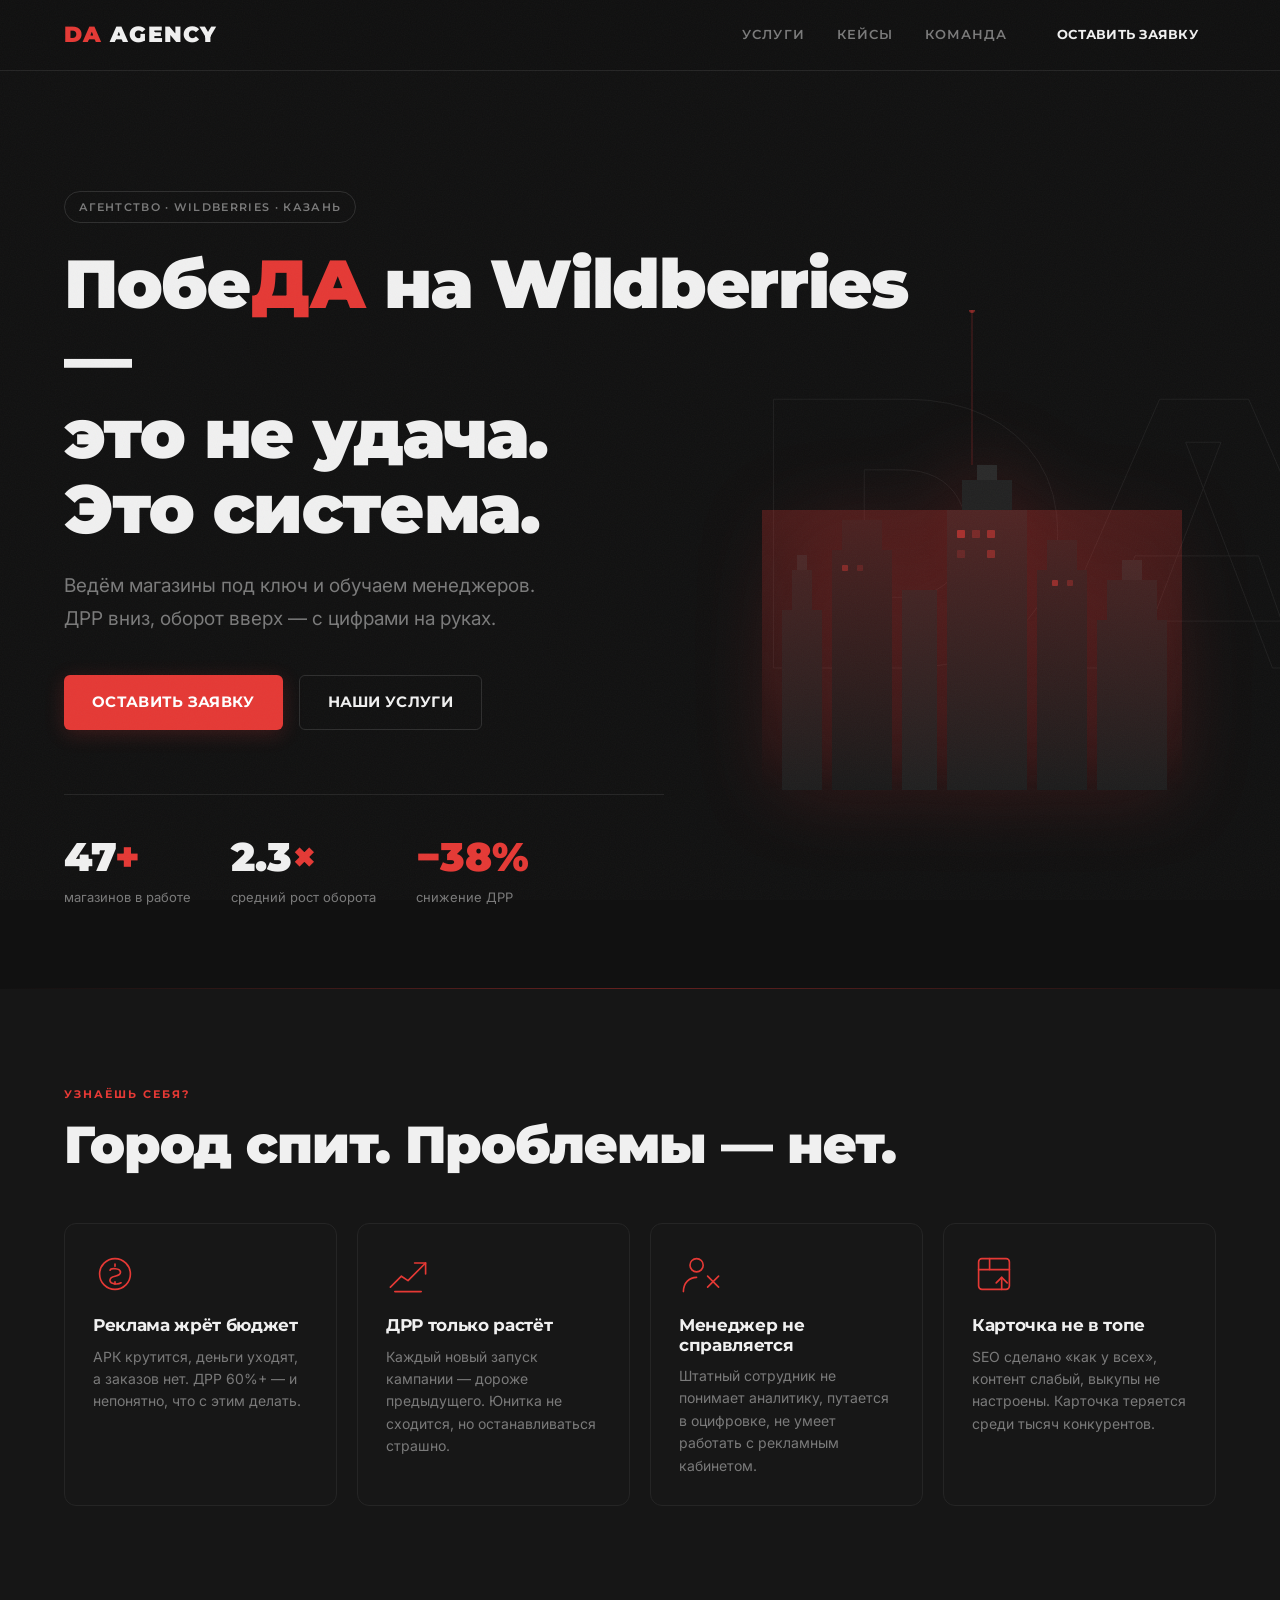
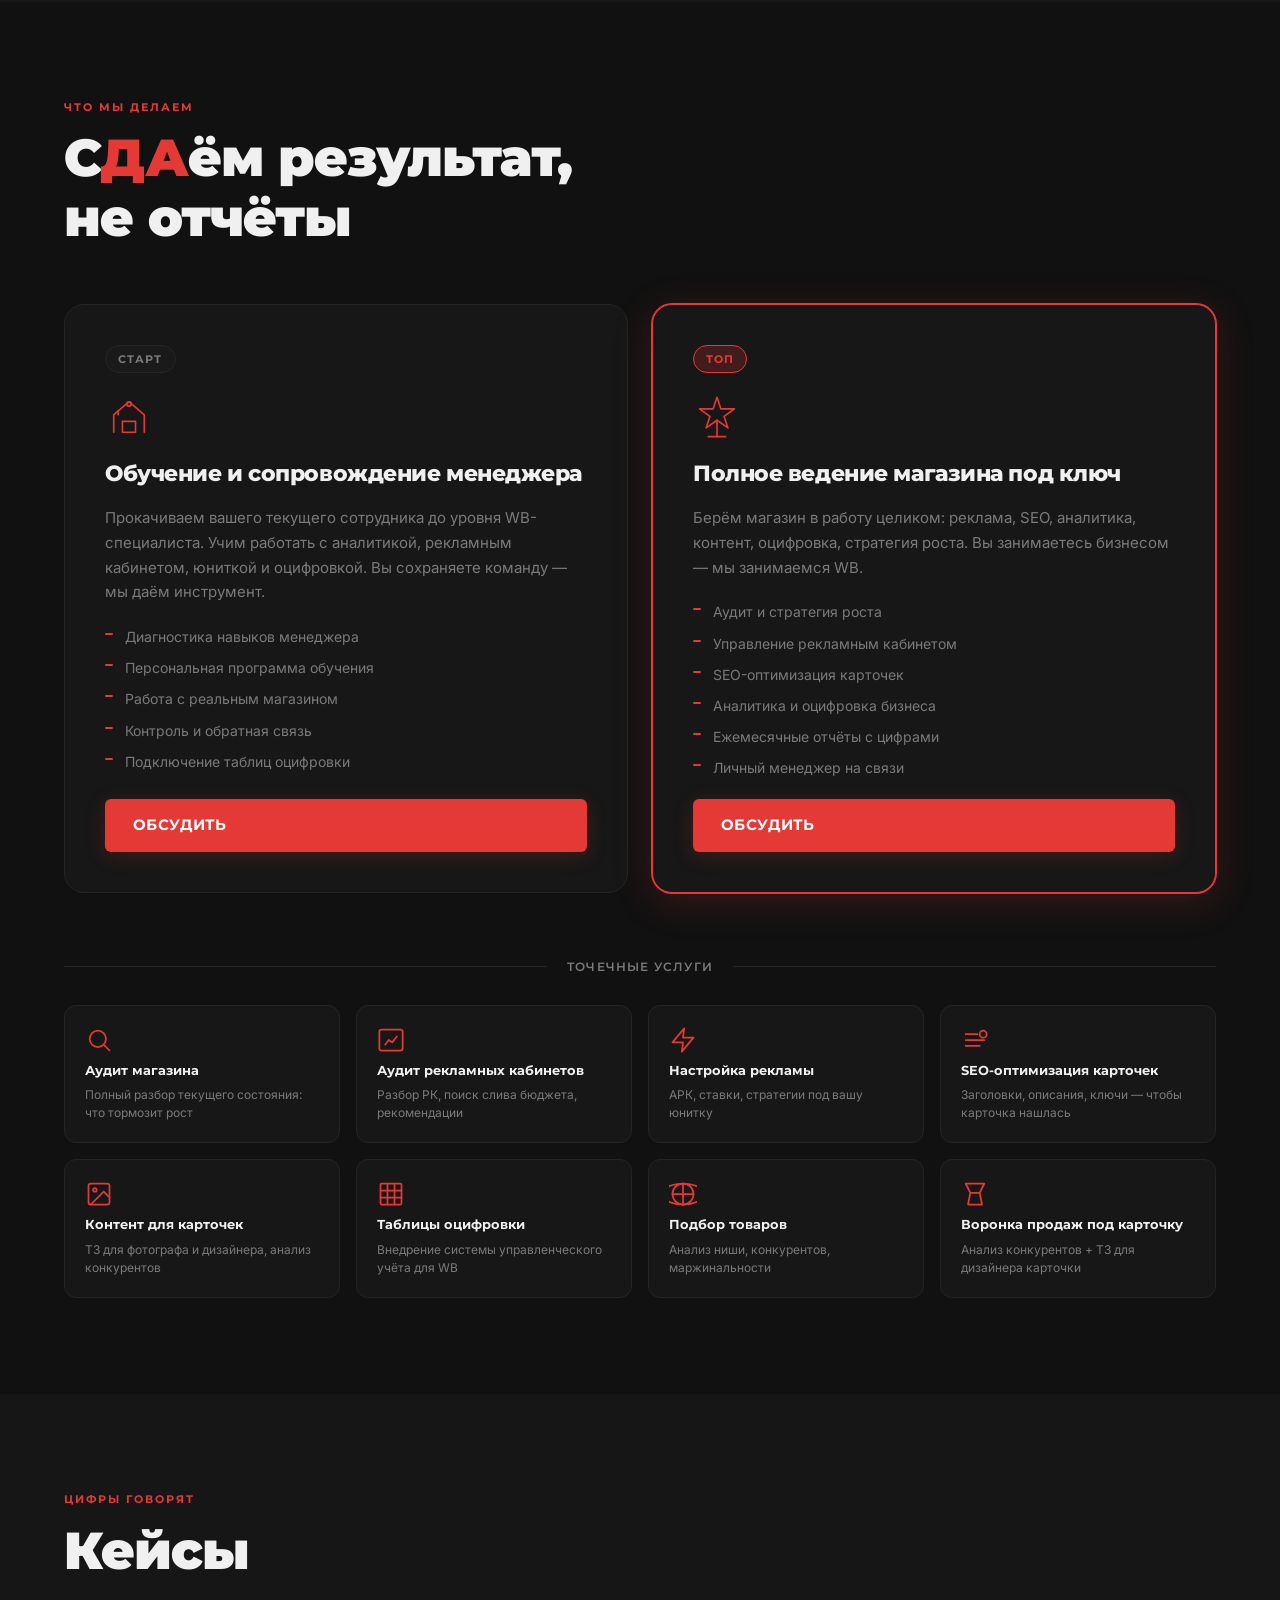
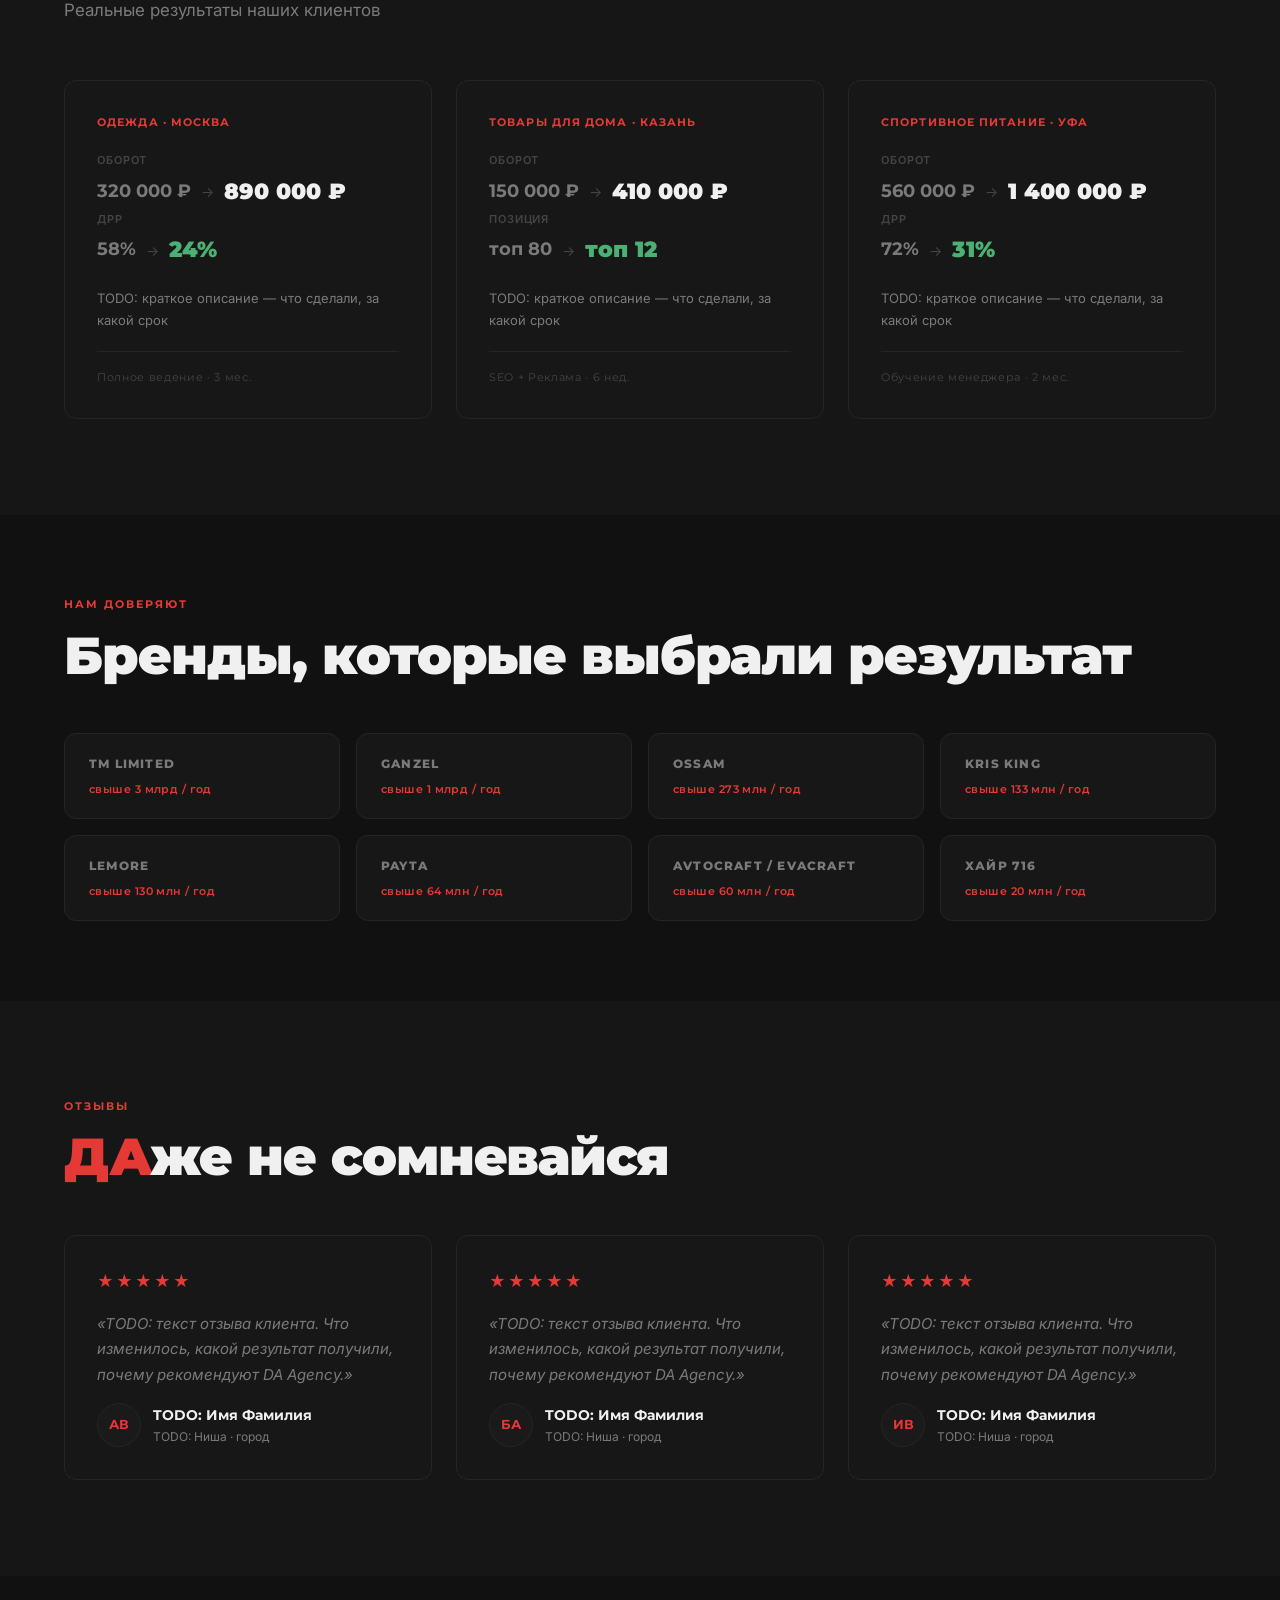
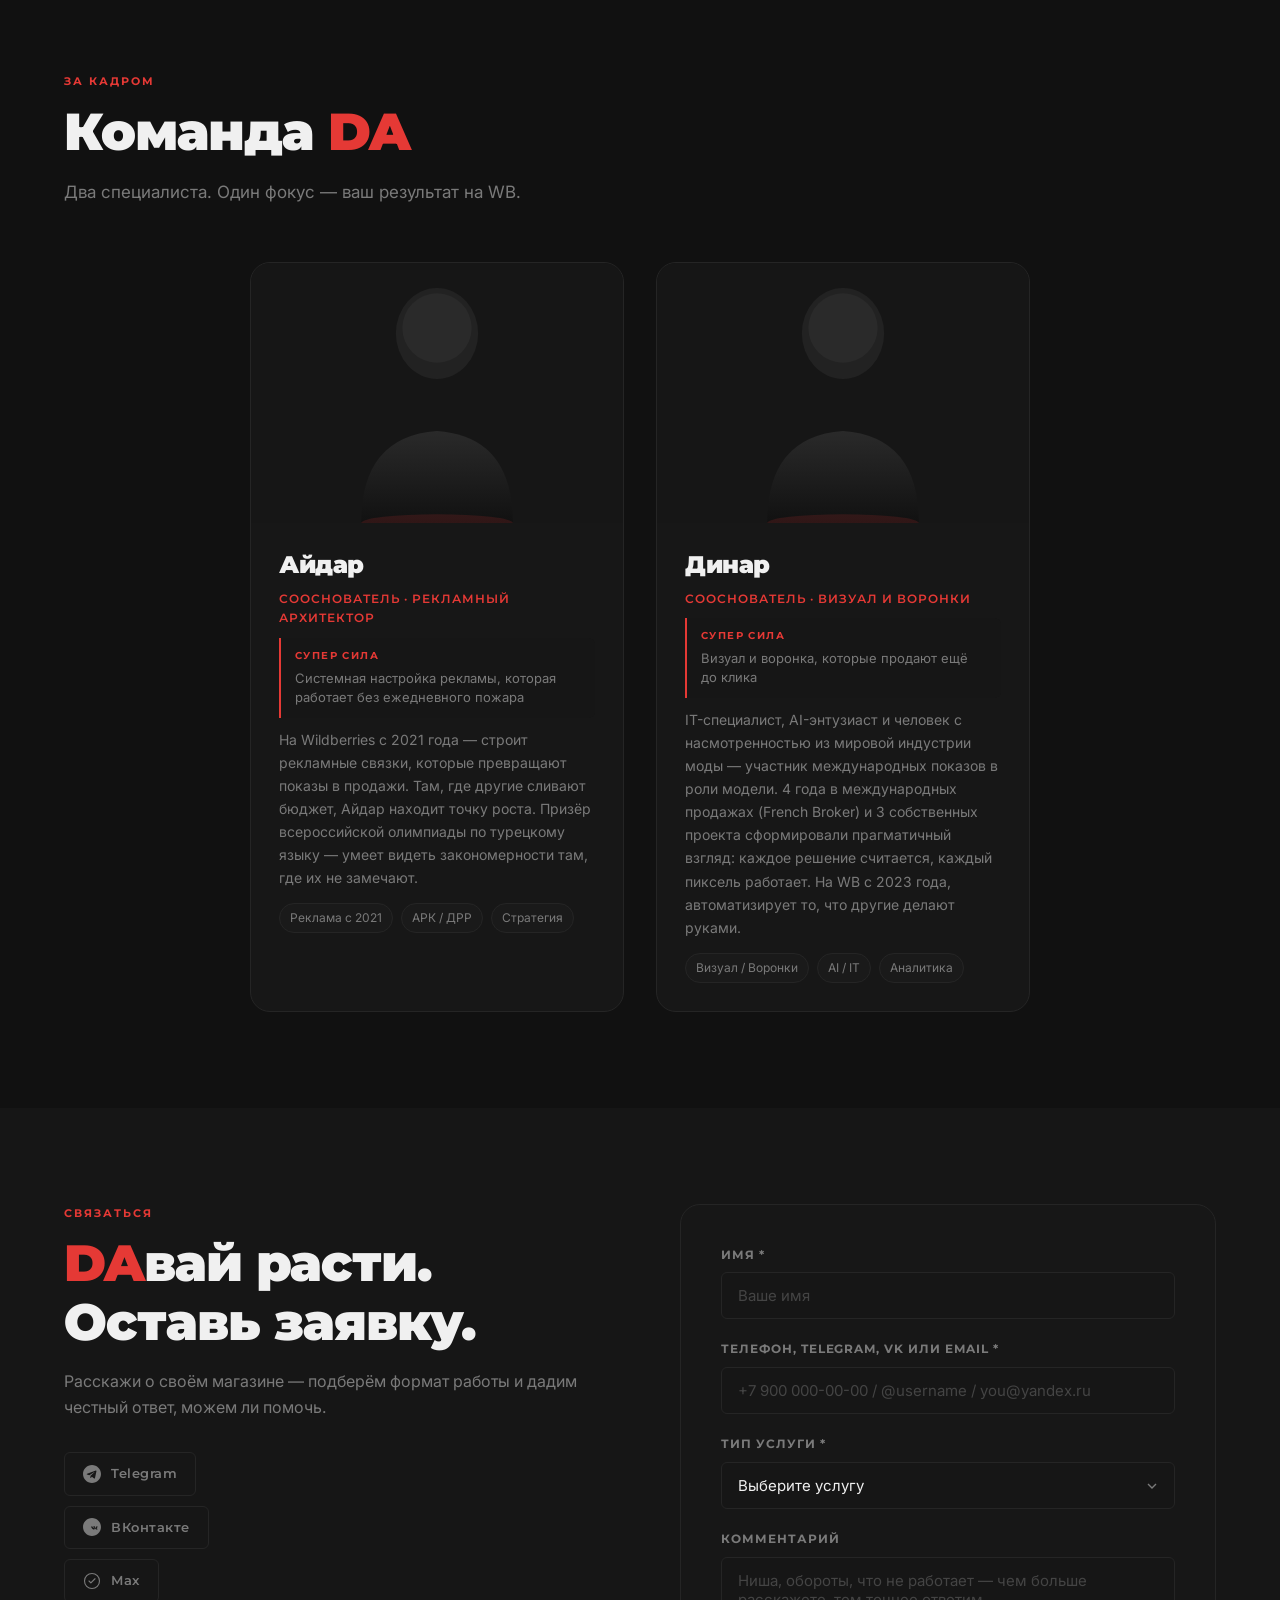
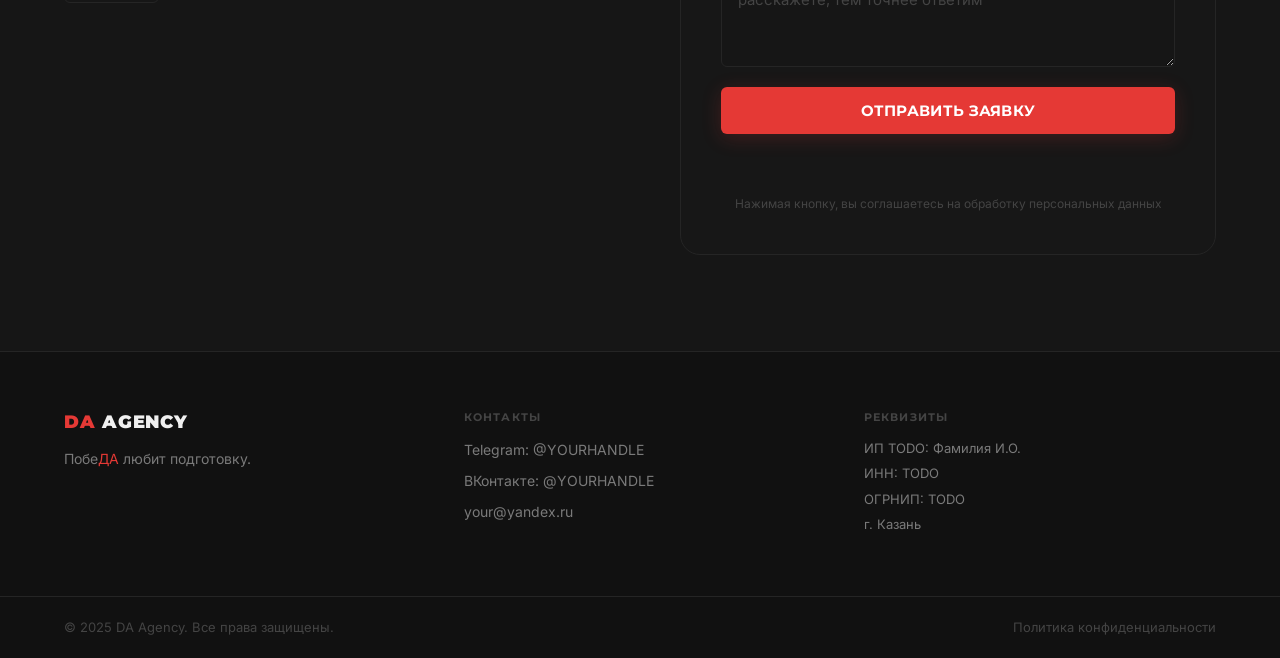
==== commit c157e306: "feat: DA Agency rebrand, real clients, team bios, SVG icons, animations - Rename DA Group → DA Agenc" ====
--- a/index.html
+++ b/index.html
@@ -3,9 +3,9 @@
 <head>
   <meta charset="UTF-8">
   <meta name="viewport" content="width=device-width, initial-scale=1.0">
-  <title>DA Group — агентство сопровождения на Wildberries</title>
+  <title>DA Agency — агентство сопровождения на Wildberries</title>
   <meta name="description" content="Ведём магазины на Wildberries под ключ и обучаем менеджеров. ДРР вниз, оборот вверх — с цифрами на руках.">
-  <meta property="og:title" content="DA Group — агентство сопровождения на Wildberries">
+  <meta property="og:title" content="DA Agency — агентство сопровождения на Wildberries">
   <meta property="og:description" content="Ведём магазины под ключ и обучаем менеджеров. ДРР вниз, оборот вверх.">
   <meta property="og:type" content="website">
   <link rel="preconnect" href="https://fonts.googleapis.com">
@@ -15,14 +15,13 @@
 </head>
 <body>
 
-  <!-- Зернистый оверлей (нуар-эстетика) -->
   <div class="grain-overlay" aria-hidden="true"></div>
 
   <!-- ========== ШАПКА ========== -->
   <header class="site-header" id="top">
     <div class="container header__inner">
       <a href="#top" class="logo">
-        <span class="da">DA</span>&nbsp;Group
+        <span class="da">DA</span>&nbsp;Agency
       </a>
       <nav class="nav" id="nav">
         <a href="#services" class="nav__link">Услуги</a>
@@ -53,28 +52,27 @@
             ДРР вниз, оборот вверх — с цифрами на руках.
           </p>
           <div class="hero__actions">
-            <a href="#contact" class="btn btn--primary">Оставить заявку</a>
+            <a href="#contact" class="btn btn--primary btn--pulse">Оставить заявку</a>
             <a href="#services" class="btn btn--ghost">Наши услуги</a>
           </div>
           <div class="hero__stats">
-            <div class="hero__stat">
+            <div class="hero__stat" data-animate data-delay="0">
               <!-- TODO: обновить цифры -->
               <span class="hero__stat-val">47<span class="da">+</span></span>
               <span class="hero__stat-label">магазинов в работе</span>
             </div>
-            <div class="hero__stat">
+            <div class="hero__stat" data-animate data-delay="120">
               <span class="hero__stat-val">2.3<span class="da">×</span></span>
               <span class="hero__stat-label">средний рост оборота</span>
             </div>
-            <div class="hero__stat">
+            <div class="hero__stat" data-animate data-delay="240">
               <span class="hero__stat-val"><span class="da">−38%</span></span>
               <span class="hero__stat-label">снижение ДРР</span>
             </div>
           </div>
         </div>
-        <div class="hero__visual" aria-hidden="true">
+        <div class="hero__visual hero__visual--float" aria-hidden="true">
           <svg class="hero__svg" viewBox="0 0 420 480" fill="none" xmlns="http://www.w3.org/2000/svg">
-            <!-- Декоративный абстрактный элемент: город-силуэт -->
             <defs>
               <linearGradient id="cityGrad" x1="0" y1="0" x2="0" y2="1">
                 <stop offset="0%" stop-color="var(--accent)" stop-opacity="0.25"/>
@@ -86,7 +84,6 @@
                 <stop offset="100%" stop-color="var(--accent)" stop-opacity="0"/>
               </linearGradient>
             </defs>
-            <!-- Силуэт зданий -->
             <rect x="20" y="300" width="40" height="180" fill="#1e1e1e"/>
             <rect x="30" y="260" width="20" height="40" fill="#1e1e1e"/>
             <rect x="35" y="245" width="10" height="15" fill="#242424"/>
@@ -101,7 +98,6 @@
             <rect x="335" y="310" width="70" height="170" fill="#1e1e1e"/>
             <rect x="345" y="270" width="50" height="40" fill="#1e1e1e"/>
             <rect x="360" y="250" width="20" height="20" fill="#242424"/>
-            <!-- Окна светящиеся -->
             <rect x="195" y="220" width="8" height="8" fill="var(--accent)" opacity="0.6" rx="1"/>
             <rect x="210" y="220" width="8" height="8" fill="var(--accent)" opacity="0.3" rx="1"/>
             <rect x="225" y="220" width="8" height="8" fill="var(--accent)" opacity="0.5" rx="1"/>
@@ -111,18 +107,14 @@
             <rect x="95" y="255" width="6" height="6" fill="var(--accent)" opacity="0.2" rx="1"/>
             <rect x="290" y="270" width="6" height="6" fill="var(--accent)" opacity="0.5" rx="1"/>
             <rect x="305" y="270" width="6" height="6" fill="var(--accent)" opacity="0.3" rx="1"/>
-            <!-- Горизонтальные линии-развёртки -->
             <line x1="0" y1="390" x2="420" y2="390" stroke="url(#lineGrad)" stroke-width="0.5" opacity="0.4"/>
             <line x1="0" y1="410" x2="420" y2="410" stroke="url(#lineGrad)" stroke-width="0.3" opacity="0.2"/>
-            <!-- Акцентный луч сверху вниз -->
             <line x1="210" y1="0" x2="210" y2="155" stroke="var(--accent)" stroke-width="1" opacity="0.3"/>
             <circle cx="210" cy="0" r="3" fill="var(--accent)" opacity="0.5"/>
-            <!-- Градиент-подсветка города -->
             <rect x="0" y="200" width="420" height="280" fill="url(#cityGrad)"/>
           </svg>
         </div>
       </div>
-      <!-- Декоративная линия снизу -->
       <div class="hero__line" aria-hidden="true"></div>
     </section>
 
@@ -132,26 +124,58 @@
         <div class="section-label">Узнаёшь себя?</div>
         <h2 class="section-title">Город спит. Проблемы — нет.</h2>
         <div class="pain__grid">
+
           <div class="pain__card" data-animate data-delay="0">
-            <div class="pain__icon">📉</div>
+            <div class="pain__icon">
+              <svg viewBox="0 0 40 40" fill="none" stroke="currentColor" stroke-width="1.5" stroke-linecap="round" stroke-linejoin="round">
+                <circle cx="20" cy="20" r="14"/>
+                <path d="M20 11v2m0 14v2"/>
+                <path d="M15.5 16.5c.6-2 9.5-2 9.5 2 0 2.5-2.5 3-5 3.5s-5 2-4.5 4.5c.5 2.5 7 3.5 10 1.5"/>
+              </svg>
+            </div>
             <h3 class="pain__title">Реклама жрёт бюджет</h3>
             <p class="pain__text">АРК крутится, деньги уходят, а заказов нет. ДРР 60%+ — и непонятно, что с этим делать.</p>
           </div>
+
           <div class="pain__card" data-animate data-delay="100">
-            <div class="pain__icon">🔺</div>
+            <div class="pain__icon">
+              <svg viewBox="0 0 40 40" fill="none" stroke="currentColor" stroke-width="1.5" stroke-linecap="round" stroke-linejoin="round">
+                <polyline points="4,32 14,22 20,26 36,10"/>
+                <polyline points="26,10 36,10 36,20"/>
+                <line x1="8" y1="36" x2="32" y2="36"/>
+              </svg>
+            </div>
             <h3 class="pain__title">ДРР только растёт</h3>
             <p class="pain__text">Каждый новый запуск кампании — дороже предыдущего. Юнитка не сходится, но останавливаться страшно.</p>
           </div>
+
           <div class="pain__card" data-animate data-delay="200">
-            <div class="pain__icon">😤</div>
+            <div class="pain__icon">
+              <svg viewBox="0 0 40 40" fill="none" stroke="currentColor" stroke-width="1.5" stroke-linecap="round" stroke-linejoin="round">
+                <circle cx="16" cy="12" r="6"/>
+                <path d="M4 36c0-8 5.5-13 12-13"/>
+                <line x1="26" y1="22" x2="36" y2="32"/>
+                <line x1="36" y1="22" x2="26" y2="32"/>
+              </svg>
+            </div>
             <h3 class="pain__title">Менеджер не справляется</h3>
             <p class="pain__text">Штатный сотрудник не понимает аналитику, путается в оцифровке, не умеет работать с рекламным кабинетом.</p>
           </div>
+
           <div class="pain__card" data-animate data-delay="300">
-            <div class="pain__icon">📦</div>
+            <div class="pain__icon">
+              <svg viewBox="0 0 40 40" fill="none" stroke="currentColor" stroke-width="1.5" stroke-linecap="round" stroke-linejoin="round">
+                <rect x="6" y="6" width="28" height="28" rx="3"/>
+                <line x1="6" y1="16" x2="34" y2="16"/>
+                <line x1="16" y1="6" x2="16" y2="16"/>
+                <polyline points="22,28 27,23 32,28"/>
+                <line x1="27" y1="23" x2="27" y2="34"/>
+              </svg>
+            </div>
             <h3 class="pain__title">Карточка не в топе</h3>
             <p class="pain__text">SEO сделано «как у всех», контент слабый, выкупы не настроены. Карточка теряется среди тысяч конкурентов.</p>
           </div>
+
         </div>
       </div>
     </section>
@@ -162,11 +186,17 @@
         <div class="section-label">Что мы делаем</div>
         <h2 class="section-title">С<span class="da">ДА</span>ём результат,<br>не отчёты</h2>
 
-        <!-- Основная вилка -->
         <div class="services__main">
-          <div class="service-card service-card--main">
+          <div class="service-card service-card--main" data-animate data-delay="0">
             <div class="service-card__badge">Старт</div>
-            <div class="service-card__icon">🎓</div>
+            <div class="service-card__icon">
+              <svg viewBox="0 0 44 44" fill="none" stroke="currentColor" stroke-width="1.5" stroke-linecap="round" stroke-linejoin="round">
+                <path d="M8 36V20l14-12 14 12v16"/>
+                <rect x="16" y="26" width="12" height="10"/>
+                <path d="M12 20v-4"/>
+                <circle cx="22" cy="10" r="2"/>
+              </svg>
+            </div>
             <h3 class="service-card__title">Обучение и сопровождение менеджера</h3>
             <p class="service-card__desc">
               Прокачиваем вашего текущего сотрудника до уровня WB-специалиста.
@@ -183,9 +213,15 @@
             <a href="#contact" class="btn btn--primary">Обсудить</a>
           </div>
 
-          <div class="service-card service-card--main service-card--featured">
+          <div class="service-card service-card--main service-card--featured" data-animate data-delay="100">
             <div class="service-card__badge service-card__badge--accent">Топ</div>
-            <div class="service-card__icon">🚀</div>
+            <div class="service-card__icon">
+              <svg viewBox="0 0 44 44" fill="none" stroke="currentColor" stroke-width="1.5" stroke-linecap="round" stroke-linejoin="round">
+                <path d="M22 4l3.5 10.5H38l-9.5 7 3.5 10.5L22 25l-10 7 3.5-10.5L6 14.5h12.5z"/>
+                <line x1="22" y1="25" x2="22" y2="40"/>
+                <line x1="14" y1="40" x2="30" y2="40"/>
+              </svg>
+            </div>
             <h3 class="service-card__title">Полное ведение магазина под ключ</h3>
             <p class="service-card__desc">
               Берём магазин в работу целиком: реклама, SEO, аналитика, контент, оцифровка,
@@ -203,51 +239,106 @@
           </div>
         </div>
 
-        <!-- Точечные услуги -->
         <div class="services__spot-label">
           <span>Точечные услуги</span>
         </div>
         <div class="services__spot">
-          <div class="spot-card">
-            <span class="spot-card__icon">🔍</span>
+
+          <div class="spot-card" data-animate data-delay="0">
+            <span class="spot-card__icon">
+              <svg viewBox="0 0 24 24" fill="none" stroke="currentColor" stroke-width="1.5" stroke-linecap="round">
+                <circle cx="11" cy="11" r="7"/>
+                <line x1="16.5" y1="16.5" x2="21" y2="21"/>
+              </svg>
+            </span>
             <span class="spot-card__title">Аудит магазина</span>
             <span class="spot-card__desc">Полный разбор текущего состояния: что тормозит рост</span>
           </div>
-          <div class="spot-card">
-            <span class="spot-card__icon">📊</span>
+
+          <div class="spot-card" data-animate data-delay="50">
+            <span class="spot-card__icon">
+              <svg viewBox="0 0 24 24" fill="none" stroke="currentColor" stroke-width="1.5" stroke-linecap="round" stroke-linejoin="round">
+                <rect x="2" y="3" width="20" height="18" rx="2"/>
+                <polyline points="7,16 10,12 13,14 17,9"/>
+              </svg>
+            </span>
             <span class="spot-card__title">Аудит рекламных кабинетов</span>
             <span class="spot-card__desc">Разбор РК, поиск слива бюджета, рекомендации</span>
           </div>
-          <div class="spot-card">
-            <span class="spot-card__icon">⚡</span>
+
+          <div class="spot-card" data-animate data-delay="100">
+            <span class="spot-card__icon">
+              <svg viewBox="0 0 24 24" fill="none" stroke="currentColor" stroke-width="1.5" stroke-linecap="round" stroke-linejoin="round">
+                <polygon points="13,2 3,14 12,14 11,22 21,10 12,10"/>
+              </svg>
+            </span>
             <span class="spot-card__title">Настройка рекламы</span>
             <span class="spot-card__desc">АРК, ставки, стратегии под вашу юнитку</span>
           </div>
-          <div class="spot-card">
-            <span class="spot-card__icon">🔤</span>
+
+          <div class="spot-card" data-animate data-delay="150">
+            <span class="spot-card__icon">
+              <svg viewBox="0 0 24 24" fill="none" stroke="currentColor" stroke-width="1.5" stroke-linecap="round">
+                <line x1="4" y1="7" x2="14" y2="7"/>
+                <line x1="4" y1="12" x2="20" y2="12"/>
+                <line x1="4" y1="17" x2="16" y2="17"/>
+                <circle cx="19" cy="7" r="3"/>
+              </svg>
+            </span>
             <span class="spot-card__title">SEO-оптимизация карточек</span>
             <span class="spot-card__desc">Заголовки, описания, ключи — чтобы карточка нашлась</span>
           </div>
-          <div class="spot-card">
-            <span class="spot-card__icon">🖼️</span>
+
+          <div class="spot-card" data-animate data-delay="0">
+            <span class="spot-card__icon">
+              <svg viewBox="0 0 24 24" fill="none" stroke="currentColor" stroke-width="1.5" stroke-linecap="round" stroke-linejoin="round">
+                <rect x="3" y="3" width="18" height="18" rx="2"/>
+                <circle cx="8.5" cy="8.5" r="1.5"/>
+                <polyline points="21,15 16,10 5,21"/>
+              </svg>
+            </span>
             <span class="spot-card__title">Контент для карточек</span>
             <span class="spot-card__desc">ТЗ для фотографа и дизайнера, анализ конкурентов</span>
           </div>
-          <div class="spot-card">
-            <span class="spot-card__icon">📋</span>
+
+          <div class="spot-card" data-animate data-delay="50">
+            <span class="spot-card__icon">
+              <svg viewBox="0 0 24 24" fill="none" stroke="currentColor" stroke-width="1.5" stroke-linecap="round">
+                <rect x="3" y="3" width="18" height="18" rx="1"/>
+                <line x1="3" y1="9" x2="21" y2="9"/>
+                <line x1="3" y1="15" x2="21" y2="15"/>
+                <line x1="9" y1="3" x2="9" y2="21"/>
+                <line x1="15" y1="3" x2="15" y2="21"/>
+              </svg>
+            </span>
             <span class="spot-card__title">Таблицы оцифровки</span>
             <span class="spot-card__desc">Внедрение системы управленческого учёта для WB</span>
           </div>
-          <div class="spot-card">
-            <span class="spot-card__icon">🎯</span>
+
+          <div class="spot-card" data-animate data-delay="100">
+            <span class="spot-card__icon">
+              <svg viewBox="0 0 24 24" fill="none" stroke="currentColor" stroke-width="1.5" stroke-linecap="round" stroke-linejoin="round">
+                <circle cx="12" cy="12" r="9"/>
+                <line x1="12" y1="3" x2="12" y2="21"/>
+                <line x1="3" y1="12" x2="21" y2="12"/>
+                <path d="M12 3a18 9 0 0 1 0 18M12 3a18 9 0 0 0 0 18"/>
+              </svg>
+            </span>
             <span class="spot-card__title">Подбор товаров</span>
             <span class="spot-card__desc">Анализ ниши, конкурентов, маржинальности</span>
           </div>
-          <div class="spot-card">
-            <span class="spot-card__icon">🔽</span>
+
+          <div class="spot-card" data-animate data-delay="150">
+            <span class="spot-card__icon">
+              <svg viewBox="0 0 24 24" fill="none" stroke="currentColor" stroke-width="1.5" stroke-linecap="round" stroke-linejoin="round">
+                <path d="M4 3h16l-4 8H8z"/>
+                <path d="M8 11l-2 10h12l-2-10"/>
+              </svg>
+            </span>
             <span class="spot-card__title">Воронка продаж под карточку</span>
             <span class="spot-card__desc">Анализ конкурентов + ТЗ для дизайнера карточки</span>
           </div>
+
         </div>
       </div>
     </section>
@@ -261,7 +352,7 @@
         <div class="cases__grid">
 
           <!-- TODO: заполните реальными кейсами -->
-          <div class="case-card">
+          <div class="case-card" data-animate data-delay="0">
             <div class="case-card__category">Одежда · Москва</div>
             <div class="case-card__metrics">
               <div class="case-metric">
@@ -285,7 +376,7 @@
             <div class="case-card__tag">Полное ведение · 3 мес.</div>
           </div>
 
-          <div class="case-card">
+          <div class="case-card" data-animate data-delay="100">
             <div class="case-card__category">Товары для дома · Казань</div>
             <div class="case-card__metrics">
               <div class="case-metric">
@@ -309,7 +400,7 @@
             <div class="case-card__tag">SEO + Реклама · 6 нед.</div>
           </div>
 
-          <div class="case-card">
+          <div class="case-card" data-animate data-delay="200">
             <div class="case-card__category">Спортивное питание · Уфа</div>
             <div class="case-card__metrics">
               <div class="case-metric">
@@ -337,18 +428,44 @@
       </div>
     </section>
 
-    <!-- ========== 5. ЛОГОТИПЫ КЛИЕНТОВ ========== -->
+    <!-- ========== 5. КЛИЕНТЫ ========== -->
     <section class="clients section" id="clients">
       <div class="container">
         <div class="section-label">Нам доверяют</div>
-        <!-- TODO: заменить плейсхолдеры реальными логотипами -->
+        <h2 class="section-title clients__title">Бренды, которые выбрали результат</h2>
         <div class="clients__logos">
-          <div class="client-logo">БРЕНД 1</div>
-          <div class="client-logo">БРЕНД 2</div>
-          <div class="client-logo">БРЕНД 3</div>
-          <div class="client-logo">БРЕНД 4</div>
-          <div class="client-logo">БРЕНД 5</div>
-          <div class="client-logo">БРЕНД 6</div>
+          <div class="client-logo" data-animate data-delay="0">
+            <span class="client-logo__name">TM LIMITED</span>
+            <span class="client-logo__turn">свыше 3 млрд / год</span>
+          </div>
+          <div class="client-logo" data-animate data-delay="60">
+            <span class="client-logo__name">GANZEL</span>
+            <span class="client-logo__turn">свыше 1 млрд / год</span>
+          </div>
+          <div class="client-logo" data-animate data-delay="120">
+            <span class="client-logo__name">OSSAM</span>
+            <span class="client-logo__turn">свыше 273 млн / год</span>
+          </div>
+          <div class="client-logo" data-animate data-delay="180">
+            <span class="client-logo__name">KRIS KING</span>
+            <span class="client-logo__turn">свыше 133 млн / год</span>
+          </div>
+          <div class="client-logo" data-animate data-delay="240">
+            <span class="client-logo__name">LEMORE</span>
+            <span class="client-logo__turn">свыше 130 млн / год</span>
+          </div>
+          <div class="client-logo" data-animate data-delay="300">
+            <span class="client-logo__name">PAYTA</span>
+            <span class="client-logo__turn">свыше 64 млн / год</span>
+          </div>
+          <div class="client-logo" data-animate data-delay="360">
+            <span class="client-logo__name">AVTOCRAFT / EVACRAFT</span>
+            <span class="client-logo__turn">свыше 60 млн / год</span>
+          </div>
+          <div class="client-logo" data-animate data-delay="420">
+            <span class="client-logo__name">ХАЙР 716</span>
+            <span class="client-logo__turn">свыше 20 млн / год</span>
+          </div>
         </div>
       </div>
     </section>
@@ -361,9 +478,9 @@
         <div class="reviews__grid">
 
           <!-- TODO: заполните реальными отзывами -->
-          <div class="review-card">
+          <div class="review-card" data-animate data-delay="0">
             <div class="review-card__stars">★★★★★</div>
-            <p class="review-card__text">«TODO: текст отзыва клиента. Что изменилось, какой результат получили, почему рекомендуют DA Group.»</p>
+            <p class="review-card__text">«TODO: текст отзыва клиента. Что изменилось, какой результат получили, почему рекомендуют DA Agency.»</p>
             <div class="review-card__author">
               <div class="review-card__avatar">АВ</div>
               <div>
@@ -373,9 +490,9 @@
             </div>
           </div>
 
-          <div class="review-card">
+          <div class="review-card" data-animate data-delay="100">
             <div class="review-card__stars">★★★★★</div>
-            <p class="review-card__text">«TODO: текст отзыва клиента. Что изменилось, какой результат получили, почему рекомендуют DA Group.»</p>
+            <p class="review-card__text">«TODO: текст отзыва клиента. Что изменилось, какой результат получили, почему рекомендуют DA Agency.»</p>
             <div class="review-card__author">
               <div class="review-card__avatar">БА</div>
               <div>
@@ -385,9 +502,9 @@
             </div>
           </div>
 
-          <div class="review-card">
+          <div class="review-card" data-animate data-delay="200">
             <div class="review-card__stars">★★★★★</div>
-            <p class="review-card__text">«TODO: текст отзыва клиента. Что изменилось, какой результат получили, почему рекомендуют DA Group.»</p>
+            <p class="review-card__text">«TODO: текст отзыва клиента. Что изменилось, какой результат получили, почему рекомендуют DA Agency.»</p>
             <div class="review-card__author">
               <div class="review-card__avatar">ИВ</div>
               <div>
@@ -409,7 +526,7 @@
         <p class="section-sub">Два специалиста. Один фокус — ваш результат на WB.</p>
         <div class="team__grid">
 
-          <div class="team-card">
+          <div class="team-card" data-animate data-delay="0">
             <!-- TODO: заменить SVG на реальное фото <img src="..."> -->
             <div class="team-card__photo">
               <svg viewBox="0 0 200 240" xmlns="http://www.w3.org/2000/svg" class="team-card__silhouette">
@@ -419,27 +536,29 @@
                     <stop offset="100%" stop-color="#111"/>
                   </linearGradient>
                 </defs>
-                <!-- Силуэт человека -->
                 <ellipse cx="100" cy="65" rx="38" ry="42" fill="#222"/>
                 <path d="M 30 240 Q 30 160 100 155 Q 170 160 170 240 Z" fill="url(#sil1)"/>
                 <circle cx="100" cy="60" r="32" fill="#2a2a2a"/>
-                <!-- Акцентная подсветка -->
                 <ellipse cx="100" cy="240" rx="70" ry="8" fill="var(--accent)" opacity="0.15"/>
               </svg>
             </div>
             <div class="team-card__info">
-              <h3 class="team-card__name">Динар</h3>
-              <div class="team-card__role">Основатель · WB-стратег</div>
-              <p class="team-card__bio">TODO: 2-3 строки о специализации, опыте и ключевых экспертизах Динара.</p>
+              <h3 class="team-card__name">Айдар</h3>
+              <div class="team-card__role">Сооснователь · Рекламный архитектор</div>
+              <div class="team-card__superpower">
+                <span class="team-card__sp-label">Супер сила</span>
+                <span class="team-card__sp-value">Системная настройка рекламы, которая работает без ежедневного пожара</span>
+              </div>
+              <p class="team-card__bio">На Wildberries с 2021 года — строит рекламные связки, которые превращают показы в продажи. Там, где другие сливают бюджет, Айдар находит точку роста. Призёр всероссийской олимпиады по турецкому языку — умеет видеть закономерности там, где их не замечают.</p>
               <div class="team-card__tags">
-                <span class="tag">Реклама</span>
-                <span class="tag">Аналитика</span>
+                <span class="tag">Реклама с 2021</span>
+                <span class="tag">АРК / ДРР</span>
                 <span class="tag">Стратегия</span>
               </div>
             </div>
           </div>
 
-          <div class="team-card">
+          <div class="team-card" data-animate data-delay="150">
             <div class="team-card__photo">
               <svg viewBox="0 0 200 240" xmlns="http://www.w3.org/2000/svg" class="team-card__silhouette">
                 <defs>
@@ -455,13 +574,17 @@
               </svg>
             </div>
             <div class="team-card__info">
-              <h3 class="team-card__name">Айдар</h3>
-              <div class="team-card__role">Основатель · SEO и контент</div>
-              <p class="team-card__bio">TODO: 2-3 строки о специализации, опыте и ключевых экспертизах Айдара.</p>
+              <h3 class="team-card__name">Динар</h3>
+              <div class="team-card__role">Сооснователь · Визуал и воронки</div>
+              <div class="team-card__superpower">
+                <span class="team-card__sp-label">Супер сила</span>
+                <span class="team-card__sp-value">Визуал и воронка, которые продают ещё до клика</span>
+              </div>
+              <p class="team-card__bio">IT-специалист, AI-энтузиаст и человек с насмотренностью из мировой индустрии моды — участник международных показов в роли модели. 4 года в международных продажах (French Broker) и 3 собственных проекта сформировали прагматичный взгляд: каждое решение считается, каждый пиксель работает. На WB с 2023 года, автоматизирует то, что другие делают руками.</p>
               <div class="team-card__tags">
-                <span class="tag">SEO</span>
-                <span class="tag">Контент</span>
-                <span class="tag">Карточки</span>
+                <span class="tag">Визуал / Воронки</span>
+                <span class="tag">AI / IT</span>
+                <span class="tag">Аналитика</span>
               </div>
             </div>
           </div>
@@ -482,11 +605,19 @@
             <p class="contact__sub">
               Расскажи о своём магазине — подберём формат работы и дадим честный ответ, можем ли помочь.
             </p>
-            <div class="contact__tg">
-              <!-- TODO: вставить реальную ссылку на Telegram -->
-              <a href="https://t.me/YOURHANDLE" class="contact__tg-link" target="_blank" rel="noopener">
-                <svg width="20" height="20" viewBox="0 0 24 24" fill="currentColor"><path d="M12 0C5.373 0 0 5.373 0 12s5.373 12 12 12 12-5.373 12-12S18.627 0 12 0zm5.894 8.221l-1.97 9.28c-.145.658-.537.818-1.084.508l-3-2.21-1.447 1.394c-.16.16-.295.295-.605.295l.213-3.053 5.56-5.023c.242-.213-.054-.333-.373-.12l-6.871 4.326-2.962-.924c-.643-.204-.657-.643.136-.953l11.57-4.461c.537-.194 1.006.131.833.941z"/></svg>
-                Написать напрямую в Telegram
+            <div class="contact__channels">
+              <!-- TODO: вставить реальные ссылки -->
+              <a href="https://t.me/YOURHANDLE" class="contact__channel" target="_blank" rel="noopener">
+                <svg width="18" height="18" viewBox="0 0 24 24" fill="currentColor"><path d="M12 0C5.373 0 0 5.373 0 12s5.373 12 12 12 12-5.373 12-12S18.627 0 12 0zm5.894 8.221l-1.97 9.28c-.145.658-.537.818-1.084.508l-3-2.21-1.447 1.394c-.16.16-.295.295-.605.295l.213-3.053 5.56-5.023c.242-.213-.054-.333-.373-.12l-6.871 4.326-2.962-.924c-.643-.204-.657-.643.136-.953l11.57-4.461c.537-.194 1.006.131.833.941z"/></svg>
+                Telegram
+              </a>
+              <a href="https://vk.me/YOURHANDLE" class="contact__channel" target="_blank" rel="noopener">
+                <svg width="18" height="18" viewBox="0 0 24 24" fill="currentColor"><path d="M12 0C5.373 0 0 5.373 0 12s5.373 12 12 12 12-5.373 12-12S18.627 0 12 0zm5.954 13.404c.32.314.659.613.968.944.13.14.253.285.347.448.133.228.025.478-.179.492l-1.271.002c-.329.027-.59-.102-.808-.322-.174-.176-.335-.362-.504-.542a1.67 1.67 0 0 0-.317-.27.499.499 0 0 0-.757.195 2.908 2.908 0 0 0-.133.724c-.018.27-.096.336-.367.349-.578.025-1.126-.06-1.635-.35-.452-.258-.802-.624-1.11-1.033-.59-.773-1.04-1.63-1.443-2.519-.088-.19-.025-.293.181-.296.417-.007.834-.006 1.251-.001.168.003.279.097.344.256.23.56.505 1.092.856 1.583.094.133.19.266.325.361.148.104.261.073.331-.09.046-.105.066-.218.076-.33.034-.38.038-.759-.025-1.137-.038-.238-.173-.393-.41-.44a.814.814 0 0 0-.183-.021c-.077-.004-.053-.046-.023-.083.047-.058.119-.095.19-.12.183-.064.369-.07.558-.068l1.263.002c.241.033.295.147.327.39l.001 1.659c-.003.09.042.356.195.414.124.044.207-.06.284-.138.35-.367.598-.804.823-1.256.116-.233.216-.473.317-.713.073-.173.186-.257.378-.254l1.374.002c.04 0 .082.001.12.01.225.049.286.155.218.374-.108.341-.313.633-.518.921-.22.309-.455.606-.671.917-.198.287-.183.432.058.69z"/></svg>
+                ВКонтакте
+              </a>
+              <a href="https://max.ru/YOURHANDLE" class="contact__channel" target="_blank" rel="noopener">
+                <svg width="18" height="18" viewBox="0 0 24 24" fill="none" stroke="currentColor" stroke-width="1.5" stroke-linecap="round" stroke-linejoin="round"><circle cx="12" cy="12" r="10"/><path d="M8 12l2.5 2.5L16 9"/></svg>
+                Max
               </a>
             </div>
           </div>
@@ -497,8 +628,8 @@
               <input class="form-input" type="text" id="fname" name="name" placeholder="Ваше имя" required>
             </div>
             <div class="form-group">
-              <label class="form-label" for="fcontact">Телефон или Telegram *</label>
-              <input class="form-input" type="text" id="fcontact" name="contact" placeholder="+7 900 000-00-00 или @username" required>
+              <label class="form-label" for="fcontact">Телефон, Telegram, VK или Email *</label>
+              <input class="form-input" type="text" id="fcontact" name="contact" placeholder="+7 900 000-00-00 / @username / you@yandex.ru" required>
             </div>
             <div class="form-group">
               <label class="form-label" for="fservice">Тип услуги *</label>
@@ -543,7 +674,7 @@
     <div class="container footer__inner">
       <div class="footer__brand">
         <a href="#top" class="logo logo--sm">
-          <span class="da">DA</span>&nbsp;Group
+          <span class="da">DA</span>&nbsp;Agency
         </a>
         <p class="footer__tagline">Побе<span class="da">ДА</span> любит подготовку.</p>
       </div>
@@ -551,7 +682,8 @@
         <div class="footer__contact-title">Контакты</div>
         <!-- TODO: вставить реальные контакты -->
         <a href="https://t.me/YOURHANDLE" class="footer__link" target="_blank" rel="noopener">Telegram: @YOURHANDLE</a>
-        <a href="mailto:your@email.ru" class="footer__link">your@email.ru</a>
+        <a href="https://vk.me/YOURHANDLE" class="footer__link" target="_blank" rel="noopener">ВКонтакте: @YOURHANDLE</a>
+        <a href="mailto:your@yandex.ru" class="footer__link">your@yandex.ru</a>
       </div>
       <div class="footer__legal">
         <div class="footer__contact-title">Реквизиты</div>
@@ -564,7 +696,7 @@
     </div>
     <div class="footer__bottom">
       <div class="container">
-        <span>© 2025 DA Group. Все права защищены.</span>
+        <span>© 2025 DA Agency. Все права защищены.</span>
         <a href="/privacy.html" class="footer__privacy">Политика конфиденциальности</a>
       </div>
     </div>
--- a/css/style.css
+++ b/css/style.css
@@ -391,7 +391,13 @@
   transform: translateY(-4px);
 }
 
-.pain__icon { font-size: 32px; margin-bottom: 16px; }
+.pain__icon {
+  width: 44px;
+  height: 44px;
+  color: var(--accent);
+  margin-bottom: 20px;
+}
+.pain__icon svg { width: 100%; height: 100%; }
 
 .pain__title {
   font-family: var(--font-head);
@@ -455,7 +461,12 @@
   color: var(--accent);
 }
 
-.service-card__icon { font-size: 36px; }
+.service-card__icon {
+  width: 48px;
+  height: 48px;
+  color: var(--accent);
+}
+.service-card__icon svg { width: 100%; height: 100%; }
 
 .service-card__title {
   font-family: var(--font-head);
@@ -536,7 +547,12 @@
   background: var(--bg-card-hover);
 }
 
-.spot-card__icon { font-size: 22px; }
+.spot-card__icon {
+  width: 28px;
+  height: 28px;
+  color: var(--accent);
+}
+.spot-card__icon svg { width: 100%; height: 100%; }
 .spot-card__title {
   font-family: var(--font-head);
   font-size: 13px;
@@ -616,33 +632,47 @@
 /* ===== КЛИЕНТЫ ===== */
 .clients {
   background: var(--bg);
-  padding: 64px 0;
+  padding: 80px 0;
+}
+
+.clients__title {
+  margin-bottom: 48px;
 }
 
 .clients__logos {
-  display: flex;
-  flex-wrap: wrap;
+  display: grid;
+  grid-template-columns: repeat(4, 1fr);
   gap: 16px;
-  justify-content: center;
-  margin-top: 32px;
 }
 
 .client-logo {
-  padding: 18px 32px;
+  padding: 20px 24px;
   background: var(--bg-card);
   border: 1px solid var(--border);
-  border-radius: var(--r-sm);
-  font-family: var(--font-head);
-  font-size: 12px;
-  font-weight: 700;
-  letter-spacing: 0.12em;
-  color: var(--text-dim);
-  text-transform: uppercase;
-  transition: border-color 0.2s, color 0.2s;
+  border-radius: var(--r-md);
+  display: flex;
+  flex-direction: column;
+  gap: 6px;
+  transition: border-color 0.25s, transform 0.25s;
 }
 .client-logo:hover {
   border-color: var(--border-light);
-  color: var(--text-muted);
+  transform: translateY(-2px);
+}
+.client-logo__name {
+  font-family: var(--font-head);
+  font-size: 12px;
+  font-weight: 800;
+  letter-spacing: 0.1em;
+  color: var(--text-muted);
+  text-transform: uppercase;
+}
+.client-logo__turn {
+  font-family: var(--font-head);
+  font-size: 11px;
+  font-weight: 600;
+  color: var(--accent);
+  letter-spacing: 0.04em;
 }
 
 /* ===== ОТЗЫВЫ ===== */
@@ -751,6 +781,28 @@
   text-transform: uppercase;
   color: var(--accent);
 }
+.team-card__superpower {
+  display: flex;
+  flex-direction: column;
+  gap: 4px;
+  background: var(--bg-2);
+  border-left: 2px solid var(--accent);
+  padding: 10px 14px;
+  border-radius: 0 var(--r-sm) var(--r-sm) 0;
+}
+.team-card__sp-label {
+  font-family: var(--font-head);
+  font-size: 10px;
+  font-weight: 700;
+  letter-spacing: 0.14em;
+  text-transform: uppercase;
+  color: var(--accent);
+}
+.team-card__sp-value {
+  font-size: 13px;
+  color: var(--text-muted);
+  line-height: 1.5;
+}
 .team-card__bio { font-size: 14px; color: var(--text-muted); line-height: 1.65; }
 .team-card__tags { display: flex; gap: 8px; flex-wrap: wrap; margin-top: 4px; }
 
@@ -778,21 +830,28 @@
   line-height: 1.65;
 }
 
-.contact__tg { margin-top: 8px; }
-.contact__tg-link {
+.contact__channels {
+  display: flex;
+  flex-direction: column;
+  gap: 10px;
+  margin-top: 8px;
+}
+.contact__channel {
   display: inline-flex;
   align-items: center;
-  gap: 8px;
-  font-family: var(--font-head);
-  font-size: 14px;
+  gap: 10px;
+  font-family: var(--font-head);
+  font-size: 13px;
   font-weight: 600;
+  letter-spacing: 0.04em;
   color: var(--text-muted);
   border: 1px solid var(--border);
   padding: 10px 18px;
   border-radius: var(--r-sm);
   transition: all 0.2s;
-}
-.contact__tg-link:hover {
+  width: fit-content;
+}
+.contact__channel:hover {
   border-color: var(--accent);
   color: var(--accent);
   background: var(--accent-dim);
@@ -937,8 +996,26 @@
   to   { opacity: 1; transform: translateY(0); }
 }
 
+@keyframes float {
+  0%, 100% { transform: translateY(0); }
+  50%       { transform: translateY(-12px); }
+}
+
+@keyframes pulse-glow {
+  0%, 100% { box-shadow: 0 4px 20px var(--accent-dim); }
+  50%       { box-shadow: 0 4px 40px var(--accent-glow), 0 0 60px var(--accent-dim); }
+}
+
 .animate-in {
   animation: fadeUp 0.6s ease forwards;
+}
+
+.hero__visual--float {
+  animation: float 7s ease-in-out infinite;
+}
+
+.btn--pulse {
+  animation: pulse-glow 3s ease-in-out infinite;
 }
 
 [data-animate] {
@@ -964,6 +1041,7 @@
   .reviews__grid { grid-template-columns: 1fr 1fr; }
   .contact__inner { grid-template-columns: 1fr; gap: 48px; }
   .footer__inner { grid-template-columns: 1fr 1fr; }
+  .clients__logos { grid-template-columns: repeat(2, 1fr); }
 }
 
 /* Мобильный */
@@ -1017,7 +1095,9 @@
   .footer__inner { grid-template-columns: 1fr; gap: 32px; }
   .footer__bottom .container { flex-direction: column; gap: 8px; text-align: center; }
 
-  .services__spot { grid-template-columns: 1fr; }
+  .services__spot { grid-template-columns: 1fr 1fr; }
+  .clients__logos { grid-template-columns: 1fr 1fr; }
+  .contact__channels { flex-direction: row; flex-wrap: wrap; }
 }
 
 /* Очень маленький экран */
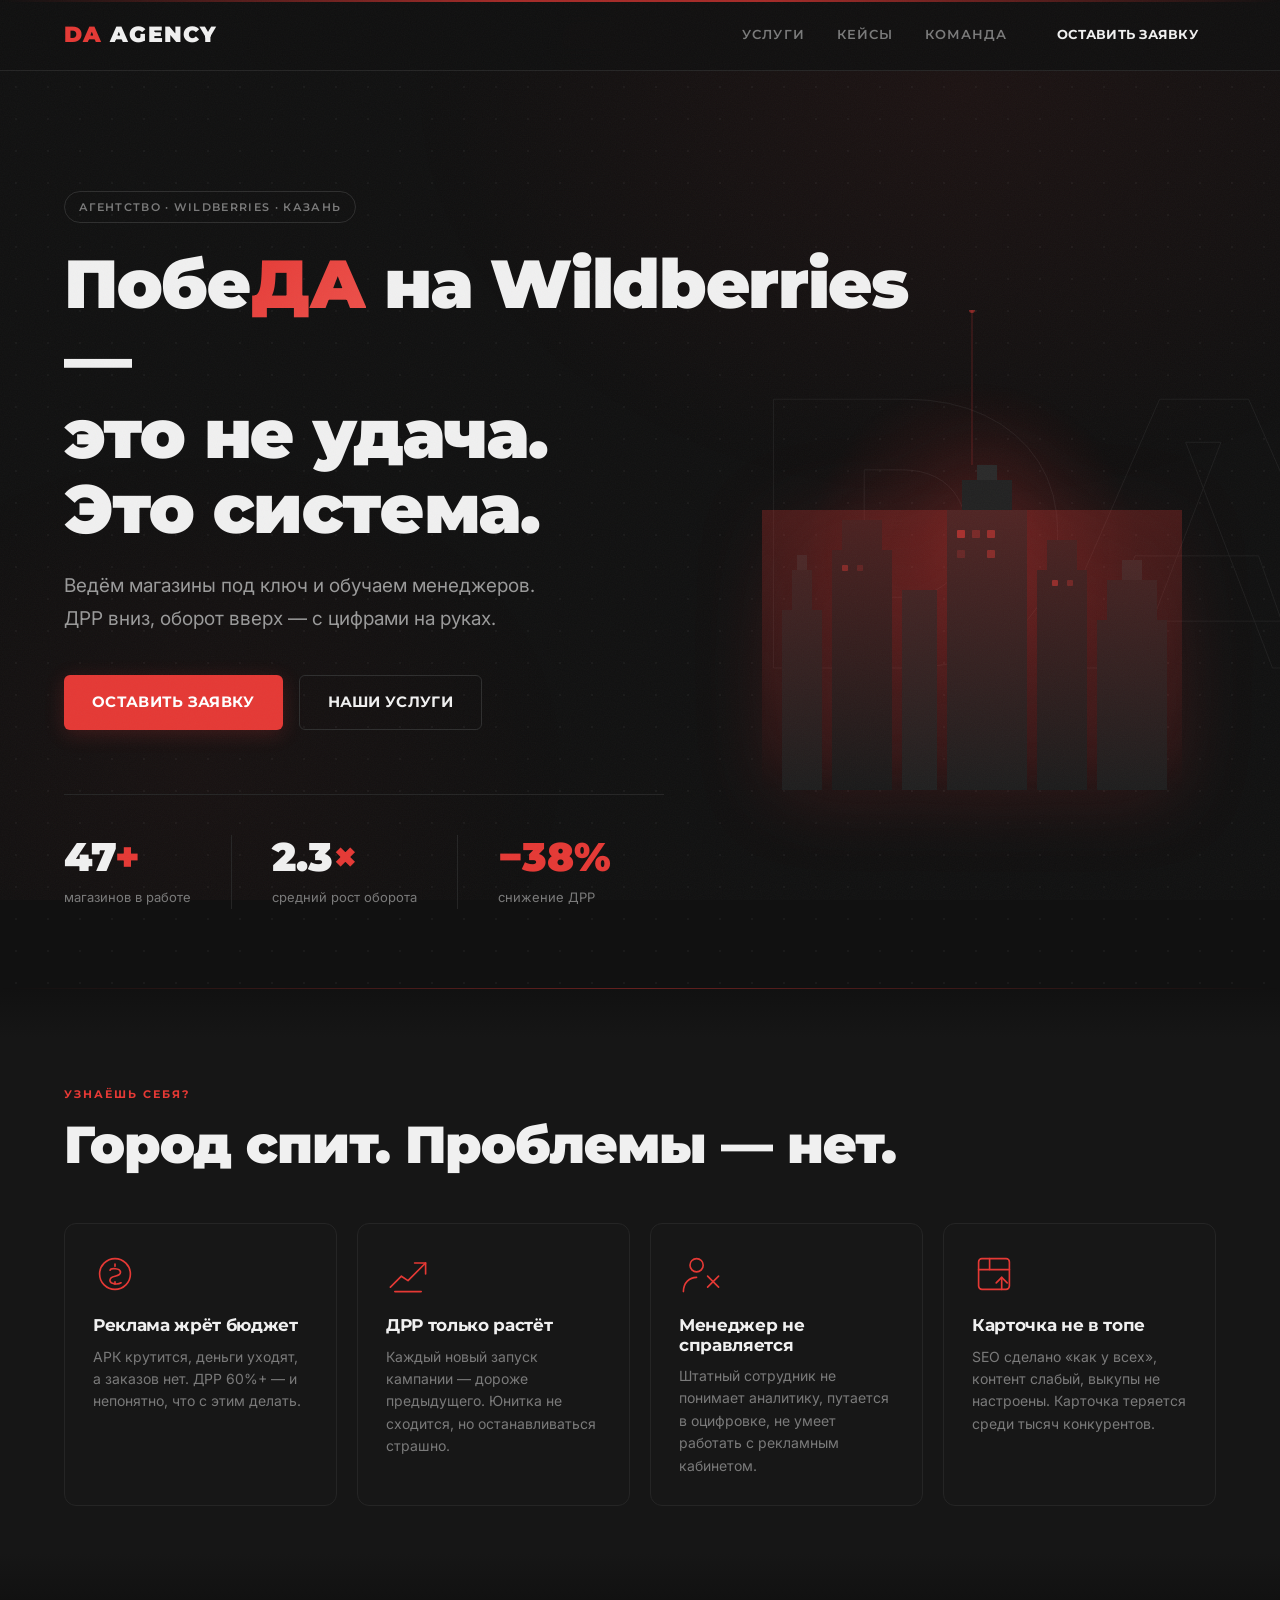
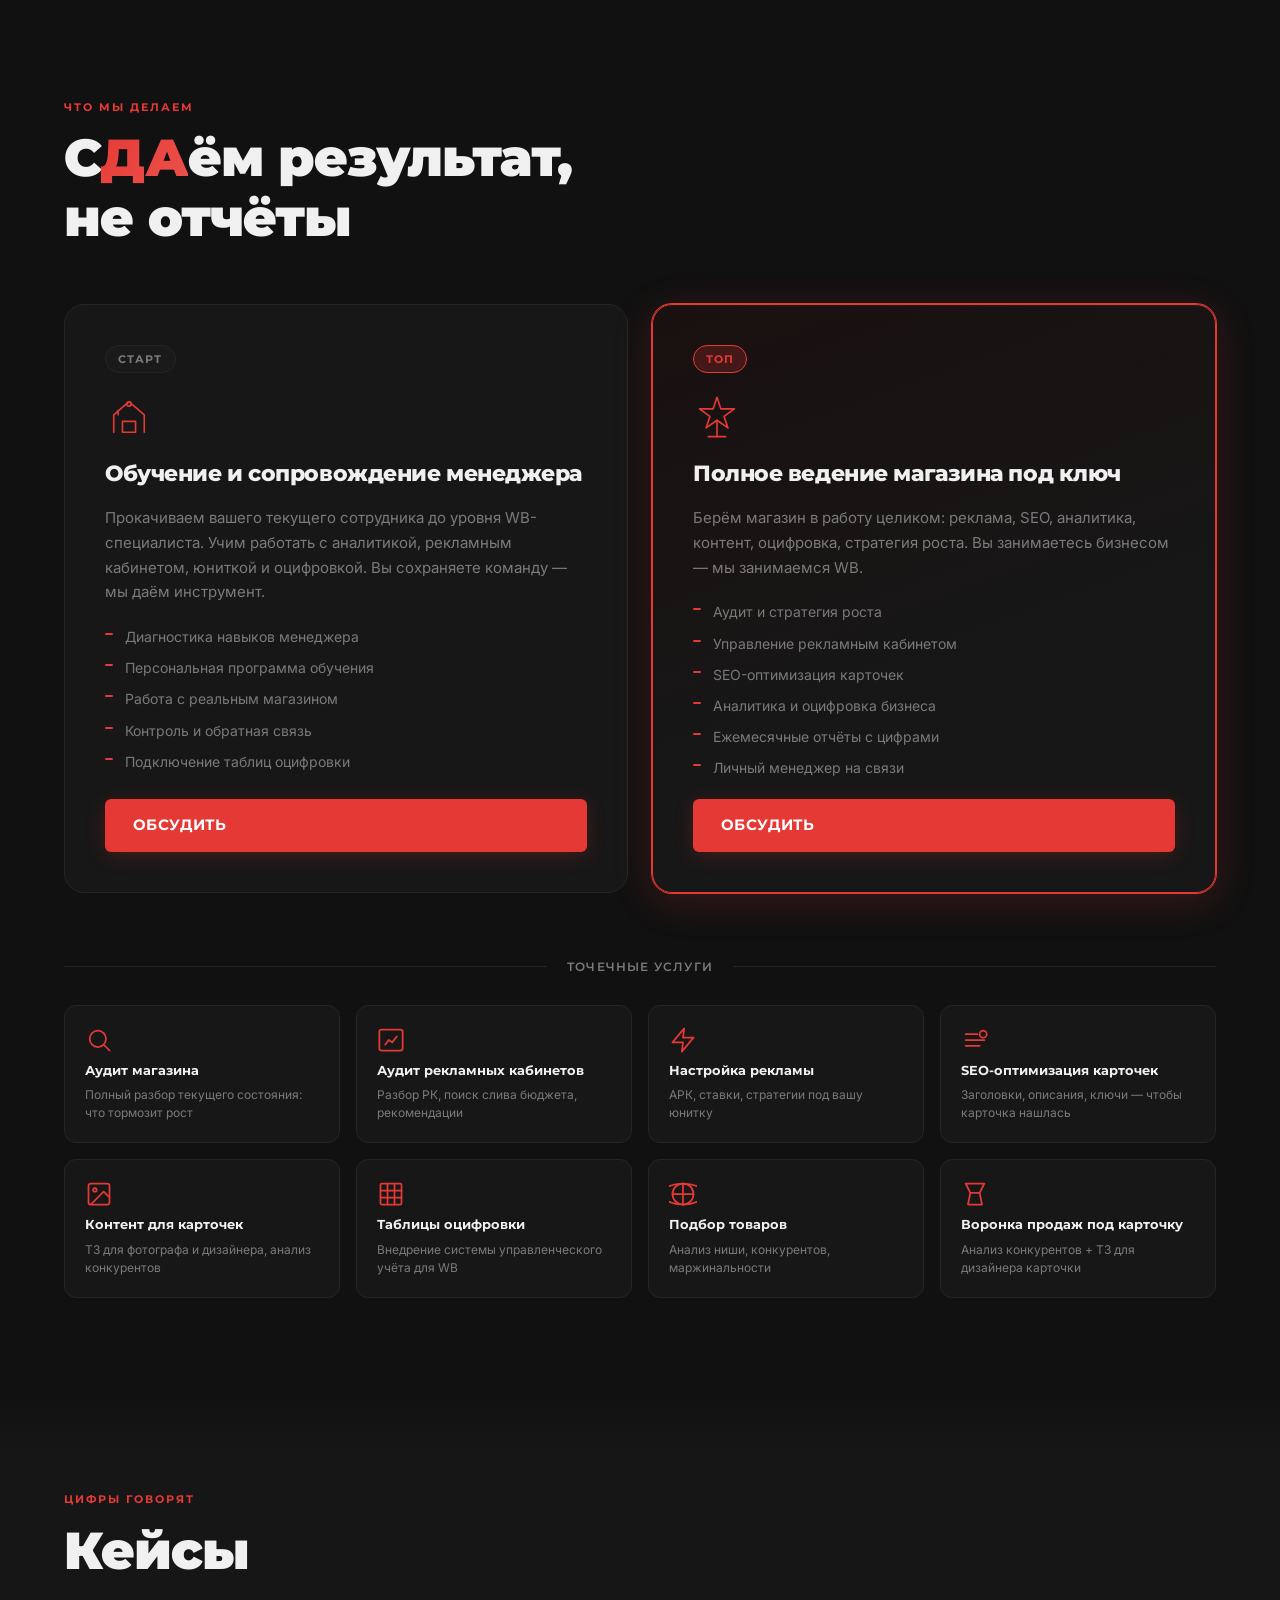
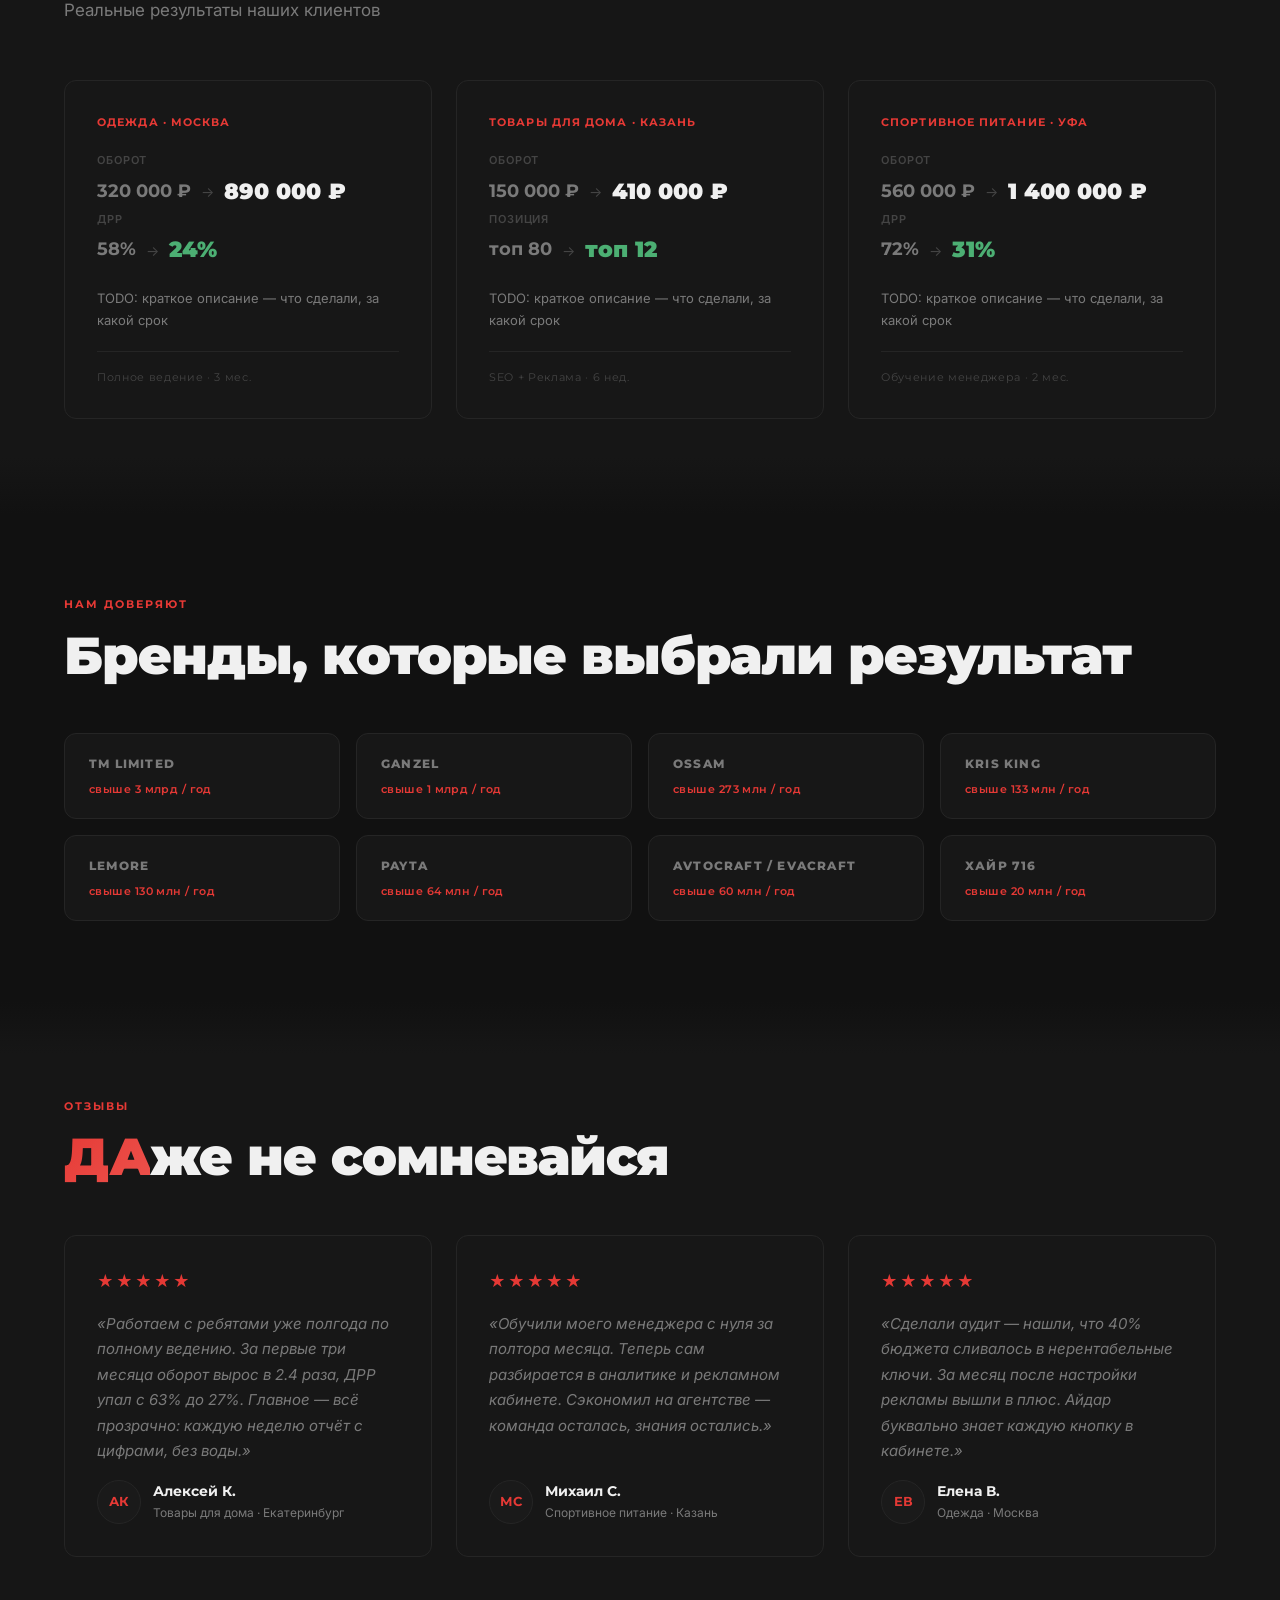
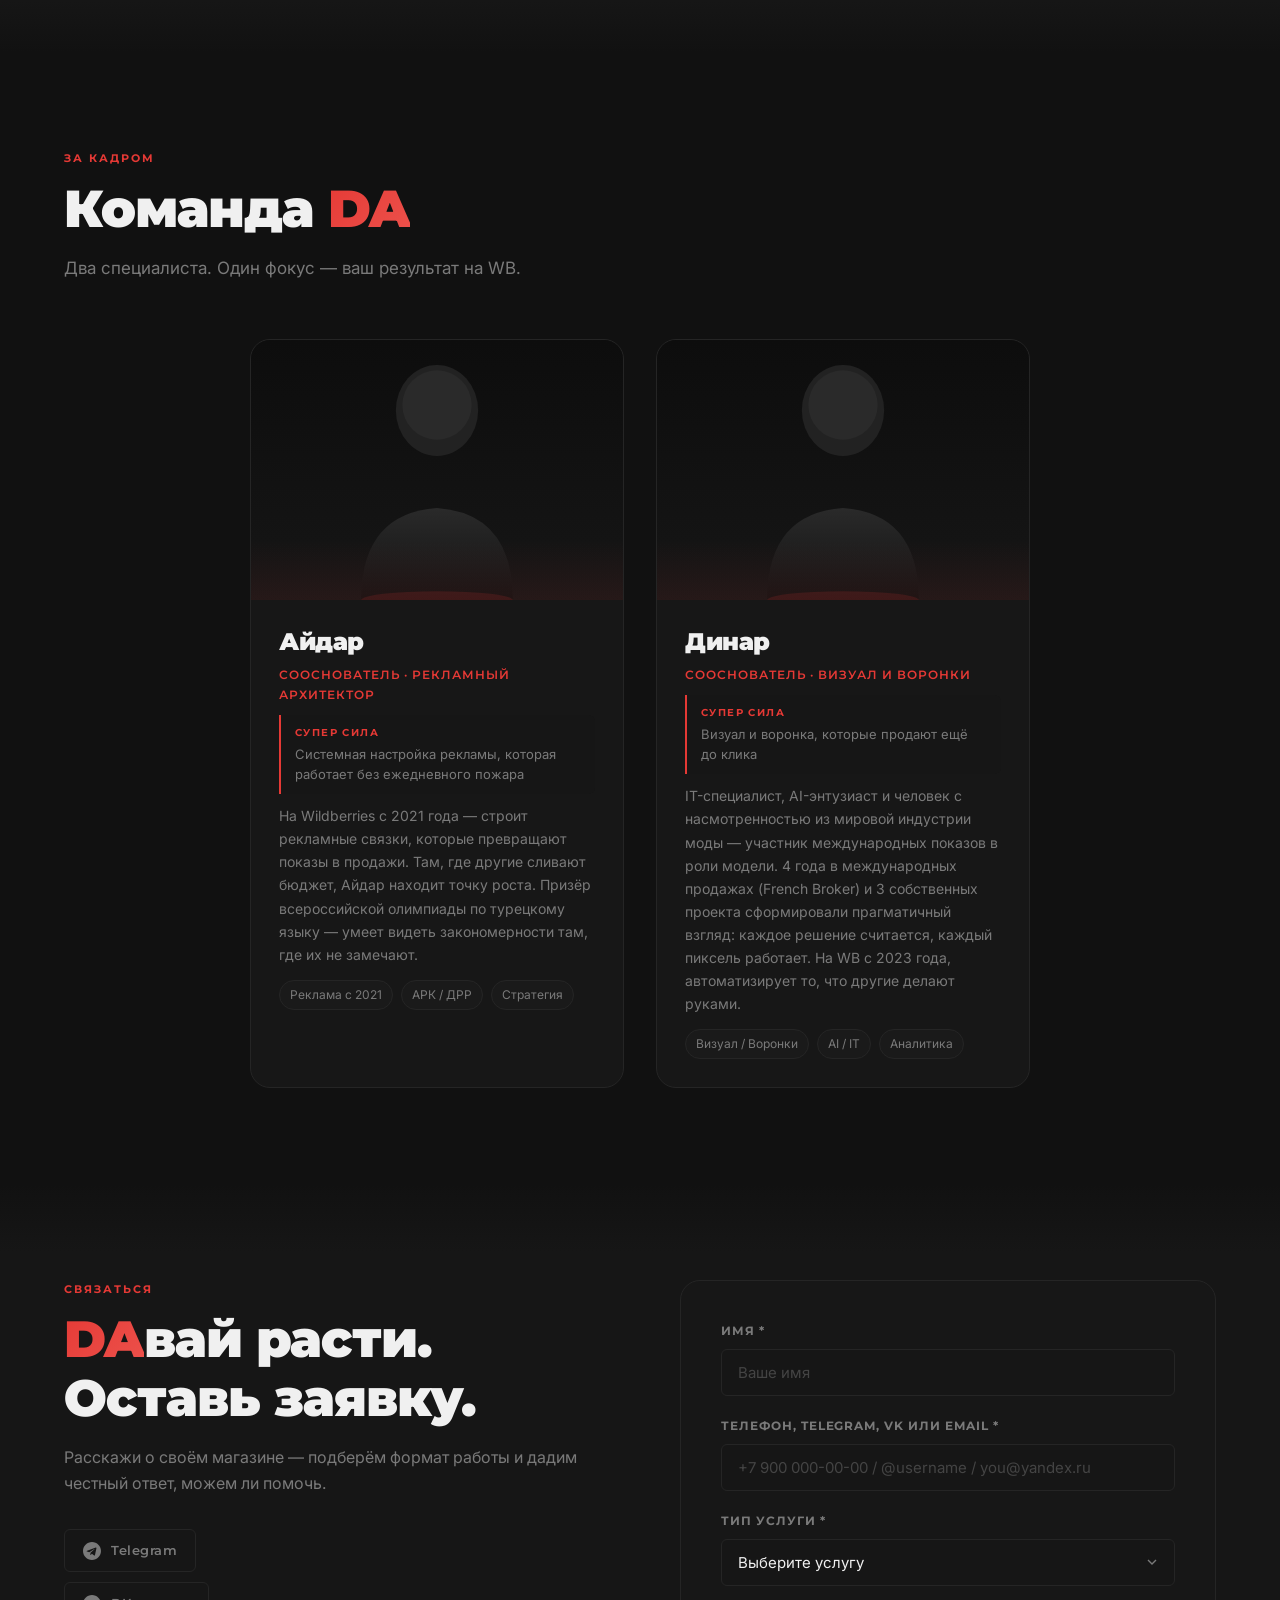
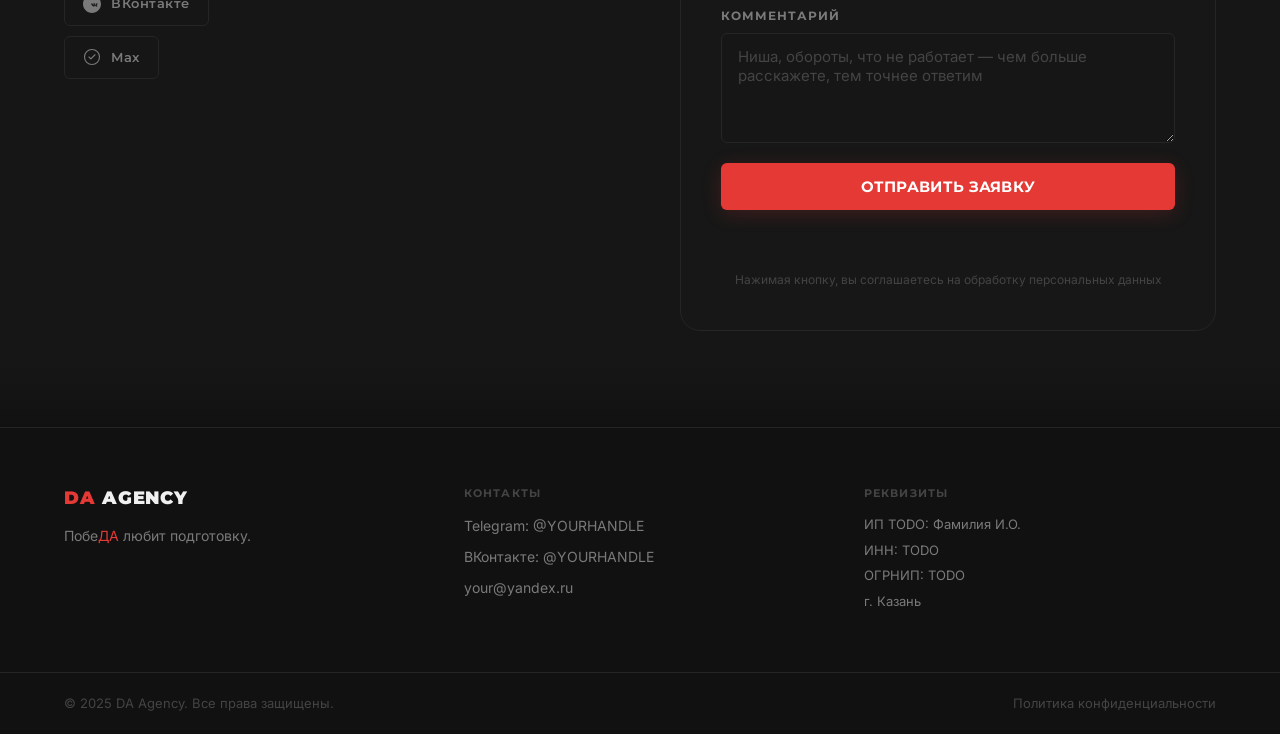
==== commit c6a335ad: "feat: premium visual layer, code hardening, real reviews - All CSS premium upgrades already applied " ====
--- a/index.html
+++ b/index.html
@@ -43,7 +43,7 @@
       <div class="container hero__inner">
         <div class="hero__content">
           <div class="badge">Агентство · Wildberries · Казань</div>
-          <h1 class="hero__title">
+          <h1 class="hero__title" data-animate>
             Побе<span class="da">ДА</span>&nbsp;на&nbsp;Wildberries —<br>
             это не&nbsp;удача.<br>Это система.
           </h1>
@@ -477,39 +477,38 @@
         <h2 class="section-title"><span class="da">ДА</span>же не сомневайся</h2>
         <div class="reviews__grid">
 
-          <!-- TODO: заполните реальными отзывами -->
           <div class="review-card" data-animate data-delay="0">
             <div class="review-card__stars">★★★★★</div>
-            <p class="review-card__text">«TODO: текст отзыва клиента. Что изменилось, какой результат получили, почему рекомендуют DA Agency.»</p>
+            <p class="review-card__text">«Работаем с ребятами уже полгода по полному ведению. За первые три месяца оборот вырос в 2.4 раза, ДРР упал с 63% до 27%. Главное — всё прозрачно: каждую неделю отчёт с цифрами, без воды.»</p>
             <div class="review-card__author">
-              <div class="review-card__avatar">АВ</div>
+              <div class="review-card__avatar">АК</div>
               <div>
-                <div class="review-card__name">TODO: Имя Фамилия</div>
-                <div class="review-card__role">TODO: Ниша · город</div>
+                <div class="review-card__name">Алексей К.</div>
+                <div class="review-card__role">Товары для дома · Екатеринбург</div>
               </div>
             </div>
           </div>
 
           <div class="review-card" data-animate data-delay="100">
             <div class="review-card__stars">★★★★★</div>
-            <p class="review-card__text">«TODO: текст отзыва клиента. Что изменилось, какой результат получили, почему рекомендуют DA Agency.»</p>
+            <p class="review-card__text">«Обучили моего менеджера с нуля за полтора месяца. Теперь сам разбирается в аналитике и рекламном кабинете. Сэкономил на агентстве — команда осталась, знания остались.»</p>
             <div class="review-card__author">
-              <div class="review-card__avatar">БА</div>
+              <div class="review-card__avatar">МС</div>
               <div>
-                <div class="review-card__name">TODO: Имя Фамилия</div>
-                <div class="review-card__role">TODO: Ниша · город</div>
+                <div class="review-card__name">Михаил С.</div>
+                <div class="review-card__role">Спортивное питание · Казань</div>
               </div>
             </div>
           </div>
 
           <div class="review-card" data-animate data-delay="200">
             <div class="review-card__stars">★★★★★</div>
-            <p class="review-card__text">«TODO: текст отзыва клиента. Что изменилось, какой результат получили, почему рекомендуют DA Agency.»</p>
+            <p class="review-card__text">«Сделали аудит — нашли, что 40% бюджета сливалось в нерентабельные ключи. За месяц после настройки рекламы вышли в плюс. Айдар буквально знает каждую кнопку в кабинете.»</p>
             <div class="review-card__author">
-              <div class="review-card__avatar">ИВ</div>
+              <div class="review-card__avatar">ЕВ</div>
               <div>
-                <div class="review-card__name">TODO: Имя Фамилия</div>
-                <div class="review-card__role">TODO: Ниша · город</div>
+                <div class="review-card__name">Елена В.</div>
+                <div class="review-card__role">Одежда · Москва</div>
               </div>
             </div>
           </div>
@@ -625,11 +624,11 @@
           <form class="contact__form" id="contactForm" novalidate>
             <div class="form-group">
               <label class="form-label" for="fname">Имя *</label>
-              <input class="form-input" type="text" id="fname" name="name" placeholder="Ваше имя" required>
+              <input class="form-input" type="text" id="fname" name="name" placeholder="Ваше имя" required maxlength="100">
             </div>
             <div class="form-group">
               <label class="form-label" for="fcontact">Телефон, Telegram, VK или Email *</label>
-              <input class="form-input" type="text" id="fcontact" name="contact" placeholder="+7 900 000-00-00 / @username / you@yandex.ru" required>
+              <input class="form-input" type="text" id="fcontact" name="contact" placeholder="+7 900 000-00-00 / @username / you@yandex.ru" required maxlength="200">
             </div>
             <div class="form-group">
               <label class="form-label" for="fservice">Тип услуги *</label>
@@ -654,7 +653,7 @@
             </div>
             <div class="form-group">
               <label class="form-label" for="fcomment">Комментарий</label>
-              <textarea class="form-input form-textarea" id="fcomment" name="comment" placeholder="Ниша, обороты, что не работает — чем больше расскажете, тем точнее ответим" rows="4"></textarea>
+              <textarea class="form-input form-textarea" id="fcomment" name="comment" placeholder="Ниша, обороты, что не работает — чем больше расскажете, тем точнее ответим" rows="4" maxlength="1000"></textarea>
             </div>
             <button type="submit" class="btn btn--primary btn--full" id="submitBtn">
               <span class="btn-text">Отправить заявку</span>
--- a/css/style.css
+++ b/css/style.css
@@ -38,6 +38,18 @@
   /* Тени */
   --shadow-card:  0 0 0 1px var(--border), 0 4px 24px rgba(0,0,0,0.6);
   --shadow-accent: 0 0 24px var(--accent-glow), 0 0 48px var(--accent-dim);
+}
+
+/* Ambient glow spots */
+body::before {
+  content: '';
+  position: fixed;
+  inset: 0;
+  background:
+    radial-gradient(ellipse 800px 600px at 75% 10%, rgba(229,57,53,0.055) 0%, transparent 70%),
+    radial-gradient(ellipse 600px 500px at 15% 85%, rgba(229,57,53,0.035) 0%, transparent 65%);
+  pointer-events: none;
+  z-index: 0;
 }
 
 /* ===== RESET & BASE ===== */
@@ -144,6 +156,19 @@
   justify-content: center;
 }
 
+/* Top accent bar */
+body::after {
+  content: '';
+  position: fixed;
+  top: 0;
+  left: 0;
+  right: 0;
+  height: 2px;
+  background: linear-gradient(90deg, transparent 0%, var(--accent) 40%, var(--accent) 60%, transparent 100%);
+  z-index: 9999;
+  opacity: 0.7;
+}
+
 /* ===== ШАПКА ===== */
 .site-header {
   position: sticky;
@@ -269,6 +294,9 @@
   align-items: center;
   overflow: hidden;
   padding: 120px 0 80px;
+  background-image:
+    radial-gradient(circle, rgba(255,255,255,0.04) 1px, transparent 1px);
+  background-size: 32px 32px;
 }
 
 /* Гигантский DA-текст на фоне */
@@ -309,7 +337,7 @@
 
 .hero__sub {
   font-size: clamp(16px, 2vw, 19px);
-  color: var(--text-muted);
+  color: #9a9a9a;
   margin-bottom: 40px;
   line-height: 1.7;
 }
@@ -343,6 +371,11 @@
 .hero__stat-label {
   font-size: 13px;
   color: var(--text-muted);
+}
+
+.hero__stat + .hero__stat {
+  padding-left: 40px;
+  border-left: 1px solid var(--border);
 }
 
 /* Декоративный SVG-город */
@@ -357,6 +390,22 @@
   max-width: 420px;
   filter: drop-shadow(0 0 40px var(--accent-dim));
 }
+
+.hero__visual::before {
+  content: '';
+  position: absolute;
+  width: 340px;
+  height: 340px;
+  background: radial-gradient(circle, rgba(229,57,53,0.18) 0%, transparent 70%);
+  top: 50%;
+  left: 50%;
+  transform: translate(-50%, -50%);
+  border-radius: 50%;
+  pointer-events: none;
+  z-index: 0;
+}
+.hero__visual { position: relative; }
+.hero__svg { position: relative; z-index: 1; }
 
 /* Декоративная линия под hero */
 .hero__line {
@@ -369,8 +418,20 @@
   opacity: 0.4;
 }
 
+/* Premium gradient on accent spans in headings */
+.section-title .da,
+.hero__title .da,
+.contact__title .da {
+  background: linear-gradient(135deg, var(--accent) 0%, color-mix(in srgb, var(--accent) 70%, #ff8a80) 100%);
+  -webkit-background-clip: text;
+  -webkit-text-fill-color: transparent;
+  background-clip: text;
+}
+
 /* ===== БОЛИ ===== */
-.pain { background: var(--bg-2); }
+.pain {
+  background: linear-gradient(180deg, var(--bg) 0%, var(--bg-2) 8%, var(--bg-2) 92%, var(--bg) 100%);
+}
 
 .pain__grid {
   display: grid;
@@ -389,6 +450,7 @@
 .pain__card:hover {
   border-color: var(--accent);
   transform: translateY(-4px);
+  box-shadow: 0 0 0 1px var(--accent), 0 8px 32px rgba(229,57,53,0.12);
 }
 
 .pain__icon {
@@ -434,11 +496,13 @@
 }
 .service-card--main:hover {
   border-color: var(--border-light);
+  box-shadow: 0 4px 40px rgba(0,0,0,0.4);
 }
 
 .service-card--featured {
   border-color: var(--accent) !important;
-  box-shadow: 0 0 0 1px var(--accent), 0 8px 40px var(--accent-dim);
+  box-shadow: 0 0 0 1px var(--accent), 0 8px 40px var(--accent-dim), inset 0 1px 0 rgba(255,255,255,0.04);
+  background: linear-gradient(160deg, #1a1010 0%, var(--bg-card) 60%);
 }
 
 .service-card__badge {
@@ -543,8 +607,9 @@
   transition: border-color 0.2s, background 0.2s;
 }
 .spot-card:hover {
-  border-color: var(--border-light);
+  border-color: var(--accent);
   background: var(--bg-card-hover);
+  box-shadow: 0 0 0 1px color-mix(in srgb, var(--accent) 40%, transparent);
 }
 
 .spot-card__icon {
@@ -567,7 +632,9 @@
 }
 
 /* ===== КЕЙСЫ ===== */
-.cases { background: var(--bg-2); }
+.cases {
+  background: linear-gradient(180deg, var(--bg) 0%, var(--bg-2) 8%, var(--bg-2) 92%, var(--bg) 100%);
+}
 
 .cases__grid {
   display: grid;
@@ -656,8 +723,9 @@
   transition: border-color 0.25s, transform 0.25s;
 }
 .client-logo:hover {
-  border-color: var(--border-light);
+  border-color: var(--accent);
   transform: translateY(-2px);
+  box-shadow: 0 4px 20px rgba(229,57,53,0.1);
 }
 .client-logo__name {
   font-family: var(--font-head);
@@ -676,7 +744,9 @@
 }
 
 /* ===== ОТЗЫВЫ ===== */
-.reviews { background: var(--bg-2); }
+.reviews {
+  background: linear-gradient(180deg, var(--bg) 0%, var(--bg-2) 8%, var(--bg-2) 92%, var(--bg) 100%);
+}
 
 .reviews__grid {
   display: grid;
@@ -726,6 +796,10 @@
   color: var(--text);
 }
 .review-card__role { font-size: 12px; color: var(--text-muted); }
+
+.reviews--hidden {
+  display: none;
+}
 
 /* ===== КОМАНДА ===== */
 .team { background: var(--bg); }
@@ -752,12 +826,23 @@
 .team-card:hover { border-color: var(--border-light); }
 
 .team-card__photo {
-  background: var(--bg-2);
+  background: linear-gradient(180deg, #0d0d0d 0%, var(--bg-2) 100%);
   height: 260px;
   display: flex;
   align-items: flex-end;
   justify-content: center;
   overflow: hidden;
+  position: relative;
+}
+.team-card__photo::after {
+  content: '';
+  position: absolute;
+  bottom: 0;
+  left: 0;
+  right: 0;
+  height: 60px;
+  background: linear-gradient(0deg, rgba(229,57,53,0.08) 0%, transparent 100%);
+  pointer-events: none;
 }
 .team-card__silhouette {
   width: 100%;
@@ -807,7 +892,9 @@
 .team-card__tags { display: flex; gap: 8px; flex-wrap: wrap; margin-top: 4px; }
 
 /* ===== КОНТАКТ / ФОРМА ===== */
-.contact { background: var(--bg-2); }
+.contact {
+  background: linear-gradient(180deg, var(--bg) 0%, var(--bg-2) 8%, var(--bg-2) 92%, var(--bg) 100%);
+}
 
 .contact__inner {
   display: grid;
@@ -1105,3 +1192,9 @@
   .container { padding: 0 16px; }
   .hero__title { font-size: 30px; }
 }
+
+/* ===== СКРОЛЛБАР ===== */
+::-webkit-scrollbar { width: 6px; }
+::-webkit-scrollbar-track { background: var(--bg); }
+::-webkit-scrollbar-thumb { background: var(--border-light); border-radius: 3px; }
+::-webkit-scrollbar-thumb:hover { background: var(--accent); }
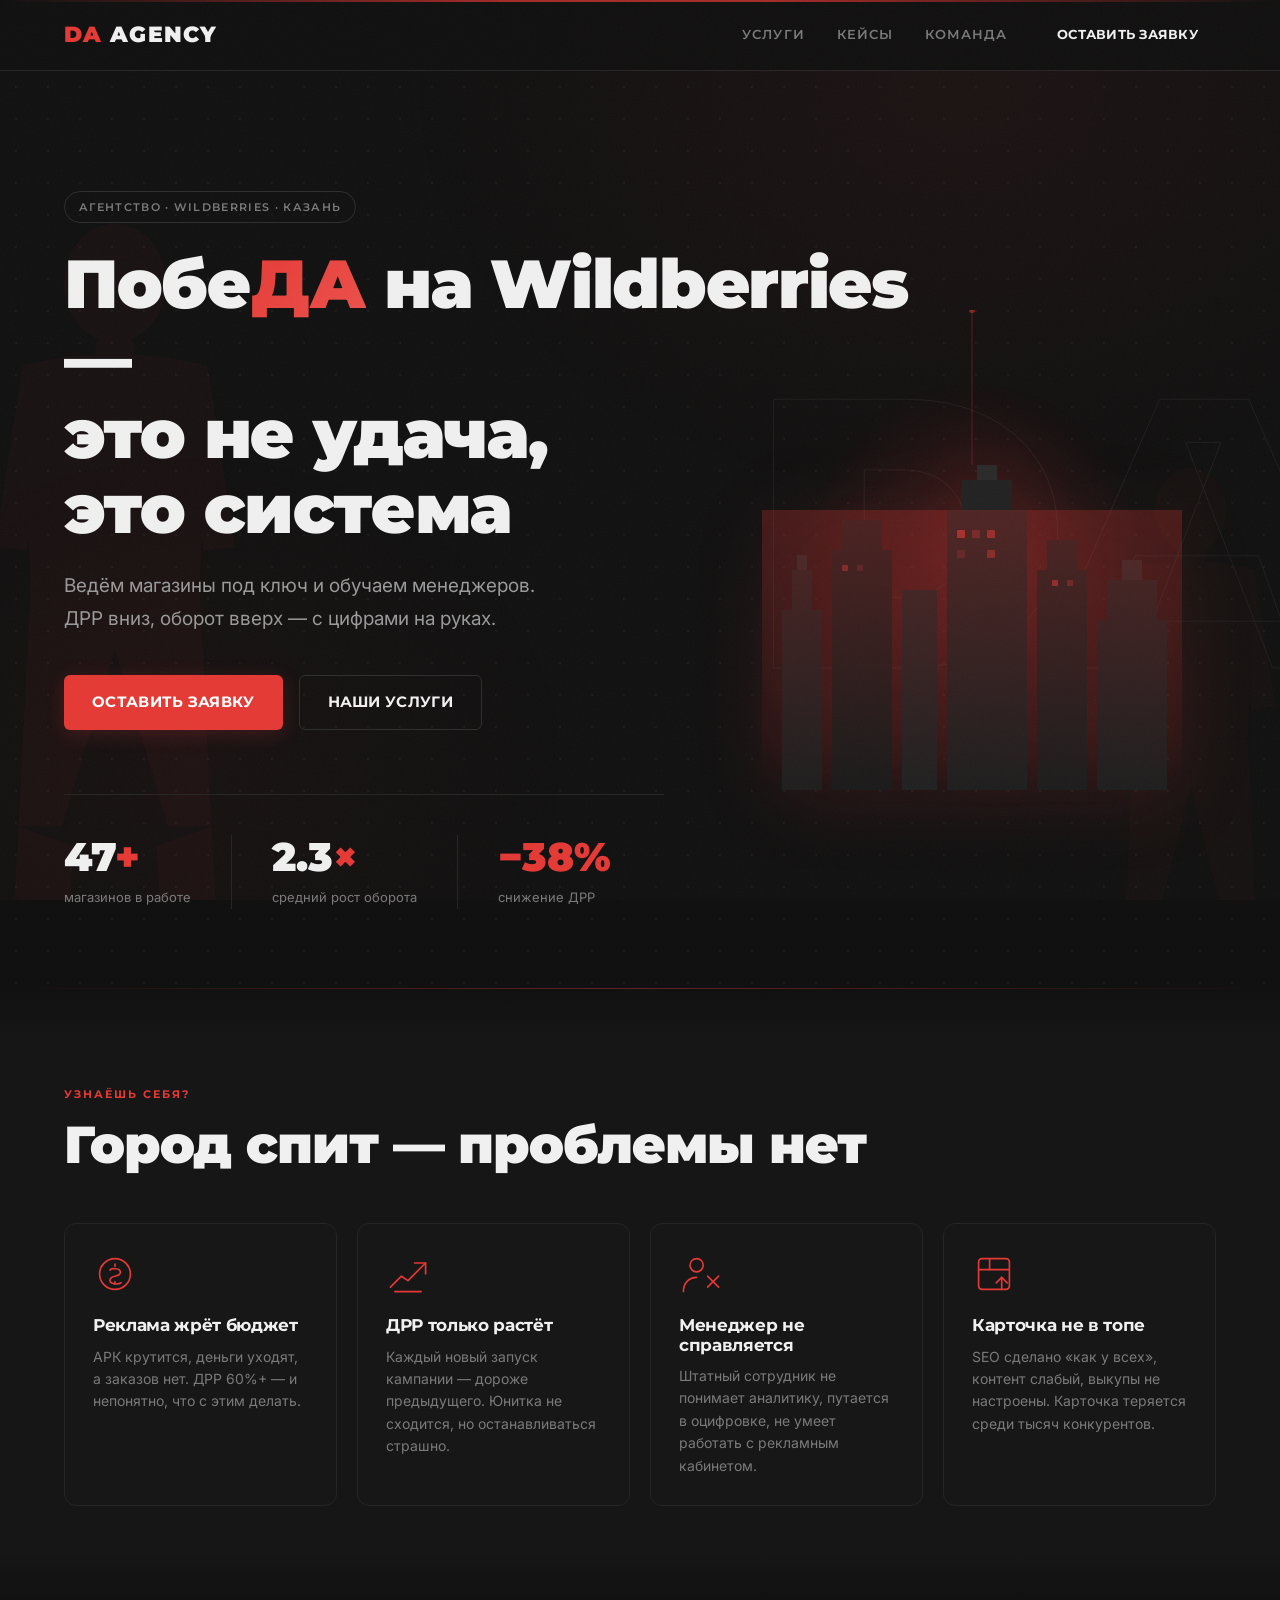
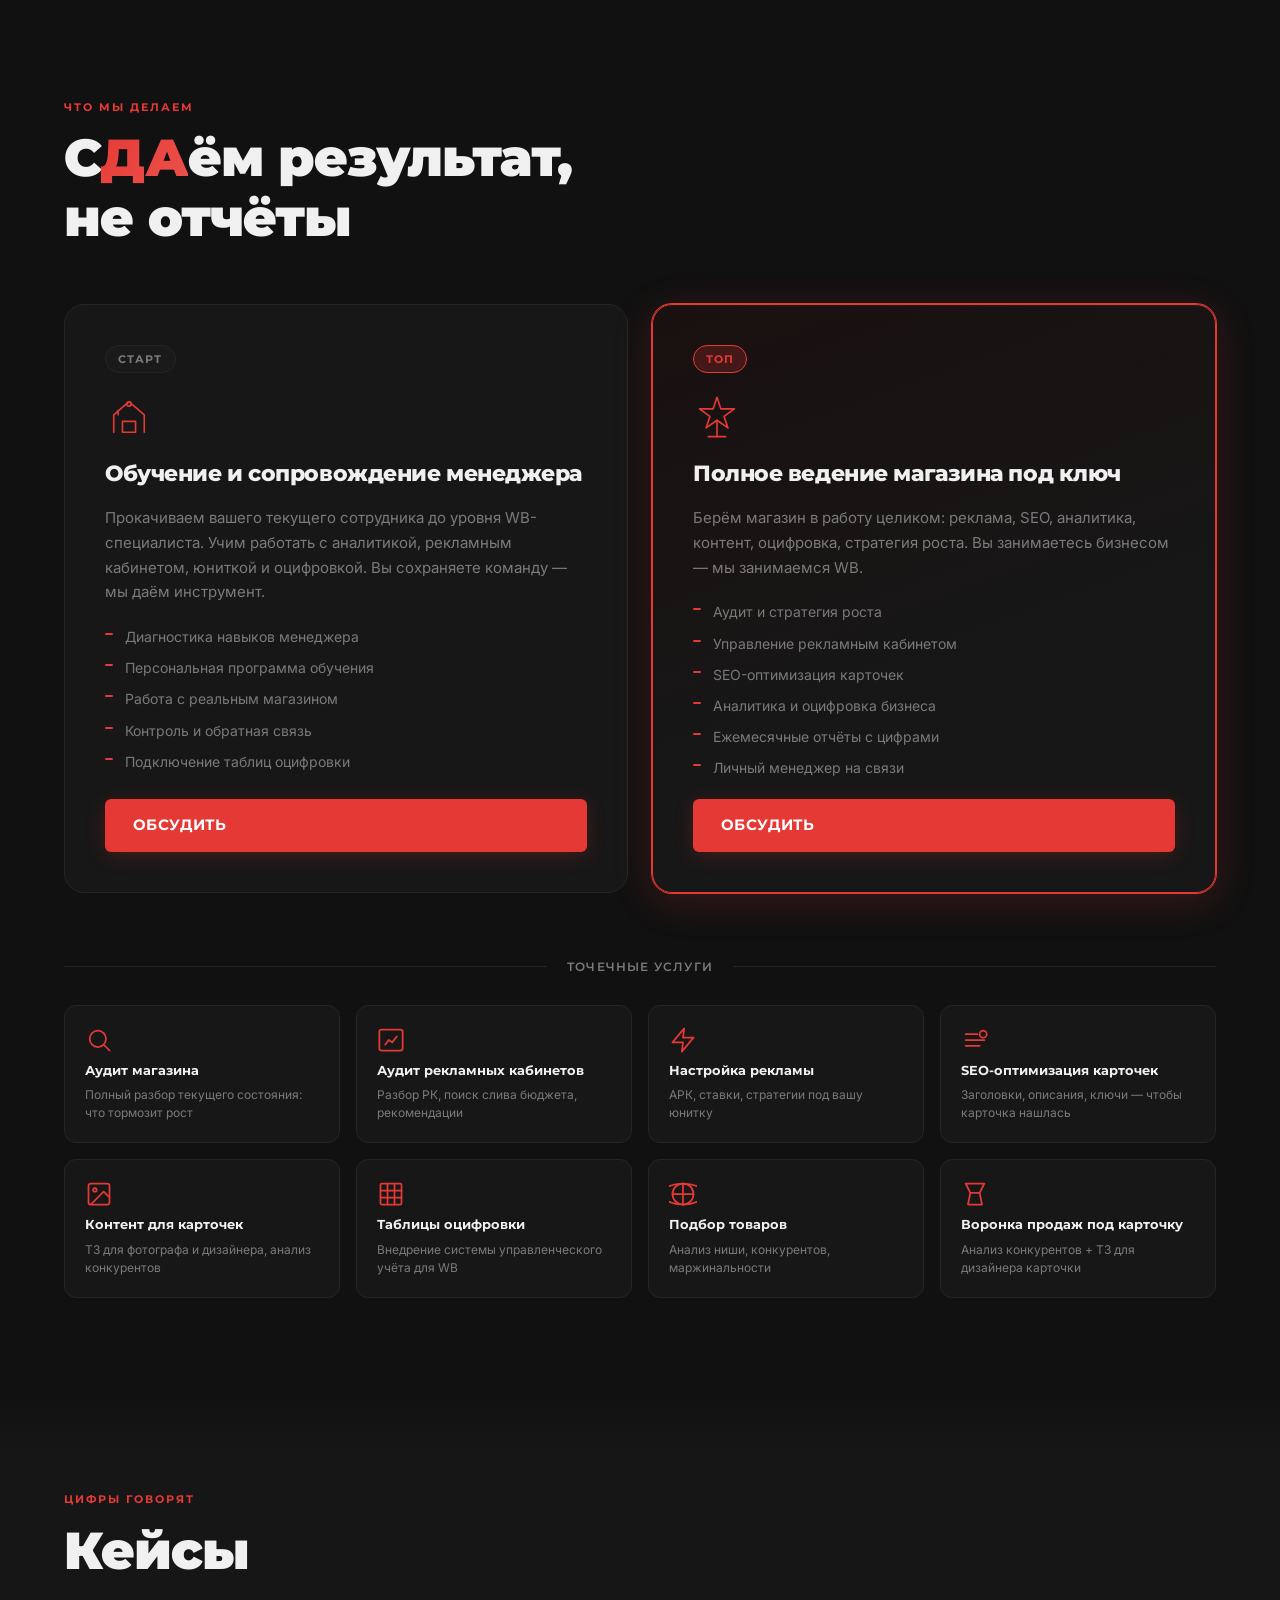
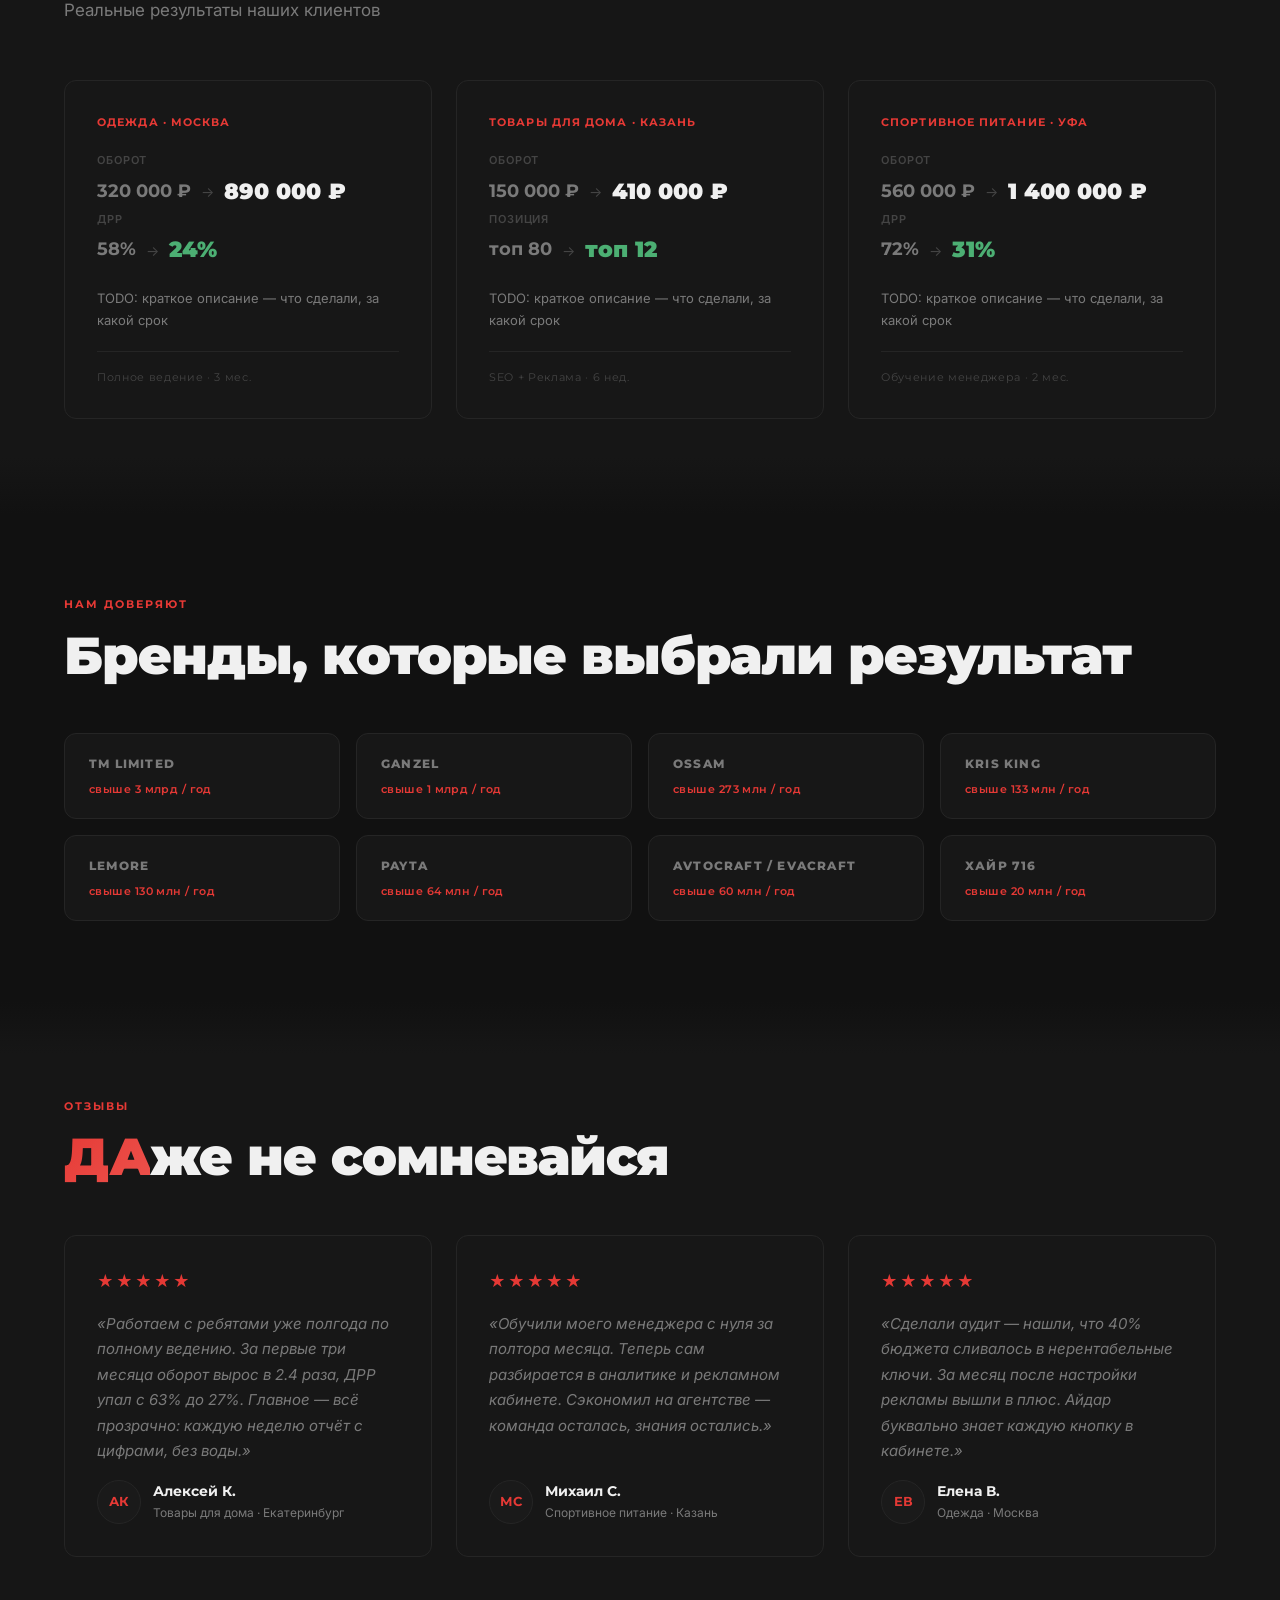
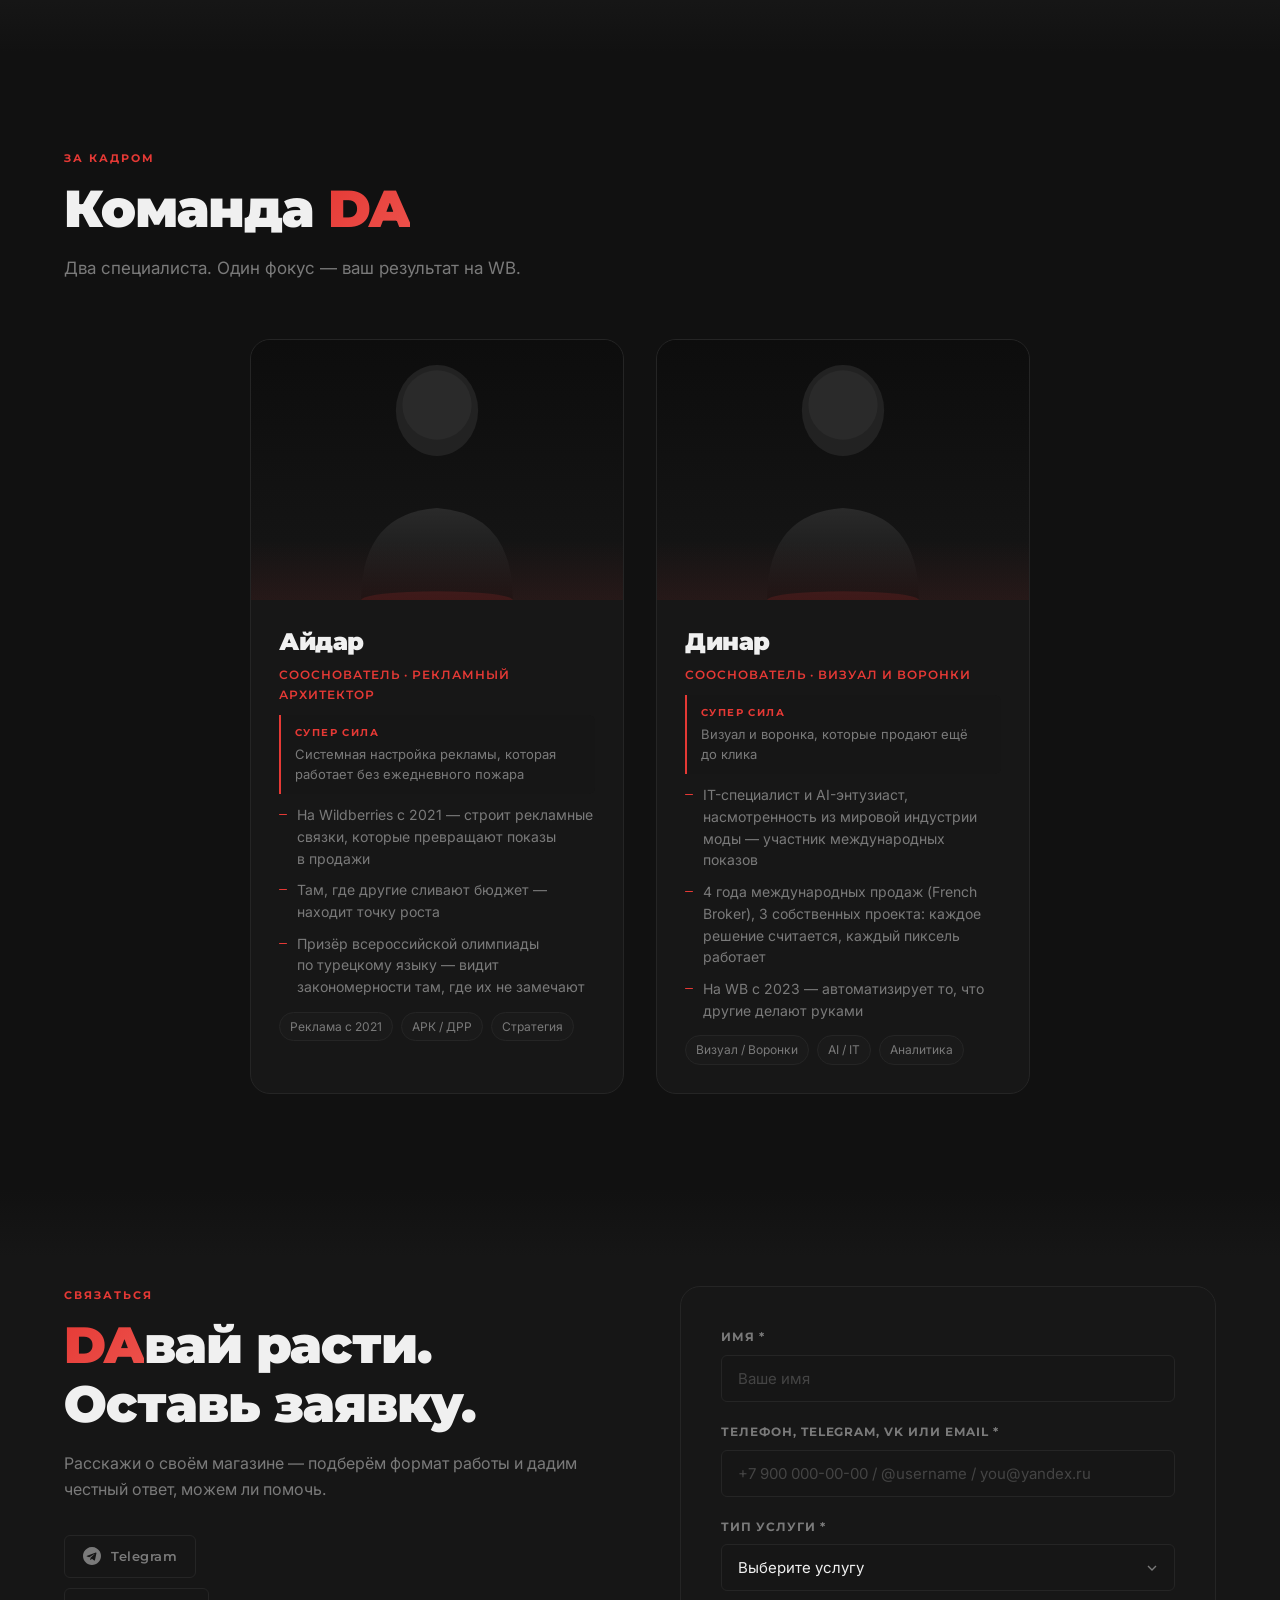
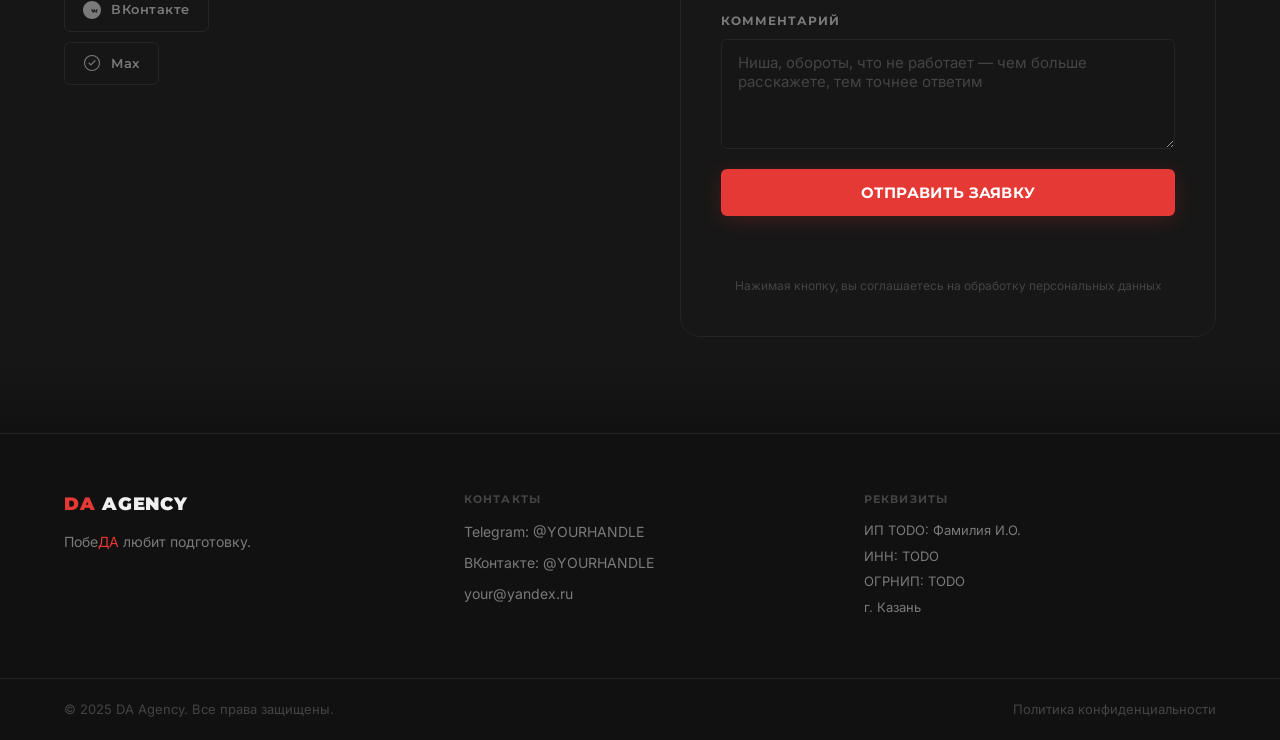
==== commit ddd2161d: "feat: parallax silhouettes, structured team bios, remove dots from headings" ====
--- a/index.html
+++ b/index.html
@@ -16,6 +16,34 @@
 <body>
 
   <div class="grain-overlay" aria-hidden="true"></div>
+
+  <!-- Parallax hero silhouettes -->
+  <div class="parallax-heroes" aria-hidden="true">
+    <div class="parallax-hero parallax-hero--left">
+      <svg viewBox="0 0 130 380" fill="none" xmlns="http://www.w3.org/2000/svg">
+        <ellipse cx="65" cy="34" rx="26" ry="30" fill="currentColor"/>
+        <rect x="55" y="62" width="20" height="14" rx="4" fill="currentColor"/>
+        <path d="M18 76 Q65 64 112 76 L108 190 H22 Z" fill="currentColor"/>
+        <path d="M18 76 L4 168 L20 170 L32 100" fill="currentColor"/>
+        <path d="M112 76 L126 168 L110 170 L98 100" fill="currentColor"/>
+        <path d="M22 190 L16 310 L38 310 L65 220 L92 310 L114 310 L108 190Z" fill="currentColor"/>
+        <path d="M16 310 L12 380 L40 380 L44 320" fill="currentColor"/>
+        <path d="M114 310 L118 380 L90 380 L86 320" fill="currentColor"/>
+      </svg>
+    </div>
+    <div class="parallax-hero parallax-hero--right">
+      <svg viewBox="0 0 110 340" fill="none" xmlns="http://www.w3.org/2000/svg">
+        <ellipse cx="55" cy="28" rx="22" ry="26" fill="currentColor"/>
+        <rect x="46" y="52" width="18" height="12" rx="3" fill="currentColor"/>
+        <path d="M16 64 Q55 54 94 64 L90 168 H20 Z" fill="currentColor"/>
+        <path d="M16 64 L3 148 L18 150 L28 88" fill="currentColor"/>
+        <path d="M94 64 L107 148 L92 150 L82 88" fill="currentColor"/>
+        <path d="M20 168 L15 278 L35 278 L55 198 L75 278 L95 278 L90 168Z" fill="currentColor"/>
+        <path d="M15 278 L11 340 L37 340 L41 288" fill="currentColor"/>
+        <path d="M95 278 L99 340 L73 340 L69 288" fill="currentColor"/>
+      </svg>
+    </div>
+  </div>
 
   <!-- ========== ШАПКА ========== -->
   <header class="site-header" id="top">
@@ -45,7 +73,7 @@
           <div class="badge">Агентство · Wildberries · Казань</div>
           <h1 class="hero__title" data-animate>
             Побе<span class="da">ДА</span>&nbsp;на&nbsp;Wildberries —<br>
-            это не&nbsp;удача.<br>Это система.
+            это не&nbsp;удача,<br>это система
           </h1>
           <p class="hero__sub">
             Ведём магазины под ключ и обучаем менеджеров.<br>
@@ -122,7 +150,7 @@
     <section class="pain section" id="pain">
       <div class="container">
         <div class="section-label">Узнаёшь себя?</div>
-        <h2 class="section-title">Город спит. Проблемы — нет.</h2>
+        <h2 class="section-title">Город спит — проблемы нет</h2>
         <div class="pain__grid">
 
           <div class="pain__card" data-animate data-delay="0">
@@ -548,7 +576,11 @@
                 <span class="team-card__sp-label">Супер сила</span>
                 <span class="team-card__sp-value">Системная настройка рекламы, которая работает без ежедневного пожара</span>
               </div>
-              <p class="team-card__bio">На Wildberries с 2021 года — строит рекламные связки, которые превращают показы в продажи. Там, где другие сливают бюджет, Айдар находит точку роста. Призёр всероссийской олимпиады по турецкому языку — умеет видеть закономерности там, где их не замечают.</p>
+              <ul class="team-card__facts">
+                <li>На Wildberries с&nbsp;2021 — строит рекламные связки, которые превращают показы в&nbsp;продажи</li>
+                <li>Там, где другие сливают бюджет — находит точку роста</li>
+                <li>Призёр всероссийской олимпиады по&nbsp;турецкому языку — видит закономерности там, где их&nbsp;не замечают</li>
+              </ul>
               <div class="team-card__tags">
                 <span class="tag">Реклама с 2021</span>
                 <span class="tag">АРК / ДРР</span>
@@ -579,7 +611,11 @@
                 <span class="team-card__sp-label">Супер сила</span>
                 <span class="team-card__sp-value">Визуал и воронка, которые продают ещё до клика</span>
               </div>
-              <p class="team-card__bio">IT-специалист, AI-энтузиаст и человек с насмотренностью из мировой индустрии моды — участник международных показов в роли модели. 4 года в международных продажах (French Broker) и 3 собственных проекта сформировали прагматичный взгляд: каждое решение считается, каждый пиксель работает. На WB с 2023 года, автоматизирует то, что другие делают руками.</p>
+              <ul class="team-card__facts">
+                <li>IT-специалист и&nbsp;AI-энтузиаст, насмотренность из&nbsp;мировой индустрии моды — участник международных показов</li>
+                <li>4&nbsp;года международных продаж (French Broker), 3&nbsp;собственных проекта: каждое решение считается, каждый пиксель работает</li>
+                <li>На&nbsp;WB с&nbsp;2023 — автоматизирует то, что другие делают руками</li>
+              </ul>
               <div class="team-card__tags">
                 <span class="tag">Визуал / Воронки</span>
                 <span class="tag">AI / IT</span>
@@ -703,4 +739,4 @@
 
   <script src="js/main.js"></script>
 </body>
-</html>
+</html>
--- a/css/style.css
+++ b/css/style.css
@@ -74,6 +74,36 @@
 img { display: block; max-width: 100%; }
 button { cursor: pointer; border: none; background: none; font-family: inherit; }
 ul { list-style: none; }
+
+/* ===== PARALLAX HERO SILHOUETTES ===== */
+.parallax-heroes {
+  position: fixed;
+  inset: 0;
+  pointer-events: none;
+  z-index: 0;
+  overflow: hidden;
+}
+
+.parallax-hero {
+  position: absolute;
+  bottom: -8%;
+  color: var(--accent);
+  will-change: transform;
+  transition: transform 0.05s linear;
+}
+
+.parallax-hero--left {
+  left: -1%;
+  width: clamp(180px, 20vw, 320px);
+  opacity: 0.04;
+}
+
+.parallax-hero--right {
+  right: 0%;
+  width: clamp(130px, 14vw, 240px);
+  bottom: -14%;
+  opacity: 0.025;
+}
 
 /* ===== ЗЕРНО / ШУМ ===== */
 .grain-overlay {
@@ -889,6 +919,29 @@
   line-height: 1.5;
 }
 .team-card__bio { font-size: 14px; color: var(--text-muted); line-height: 1.65; }
+
+.team-card__facts {
+  display: flex;
+  flex-direction: column;
+  gap: 10px;
+}
+.team-card__facts li {
+  font-size: 14px;
+  color: var(--text-muted);
+  line-height: 1.55;
+  padding-left: 18px;
+  position: relative;
+}
+.team-card__facts li::before {
+  content: '';
+  position: absolute;
+  left: 0;
+  top: 10px;
+  width: 8px;
+  height: 1px;
+  background: var(--accent);
+  border-radius: 2px;
+}
 .team-card__tags { display: flex; gap: 8px; flex-wrap: wrap; margin-top: 4px; }
 
 /* ===== КОНТАКТ / ФОРМА ===== */
@@ -1197,4 +1250,4 @@
 ::-webkit-scrollbar { width: 6px; }
 ::-webkit-scrollbar-track { background: var(--bg); }
 ::-webkit-scrollbar-thumb { background: var(--border-light); border-radius: 3px; }
-::-webkit-scrollbar-thumb:hover { background: var(--accent); }
+::-webkit-scrollbar-thumb:hover { background: var(--accent); }
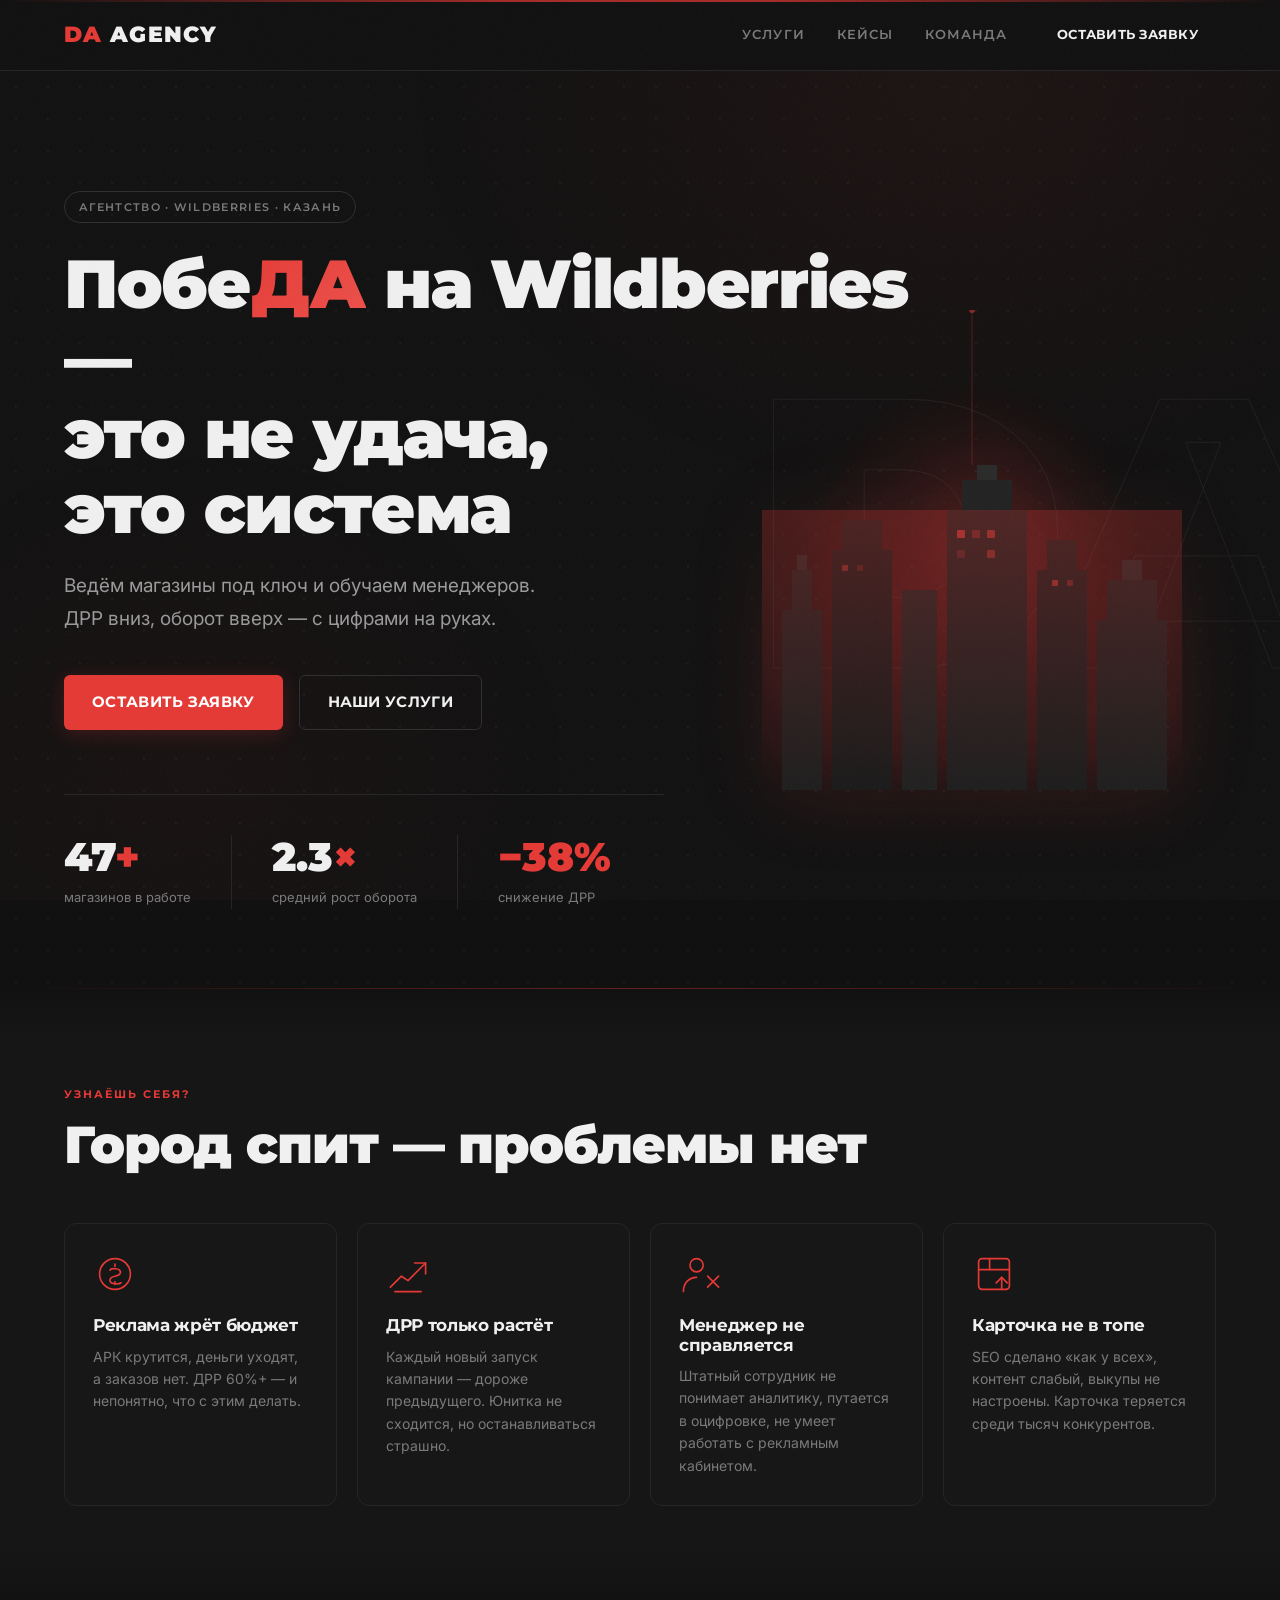
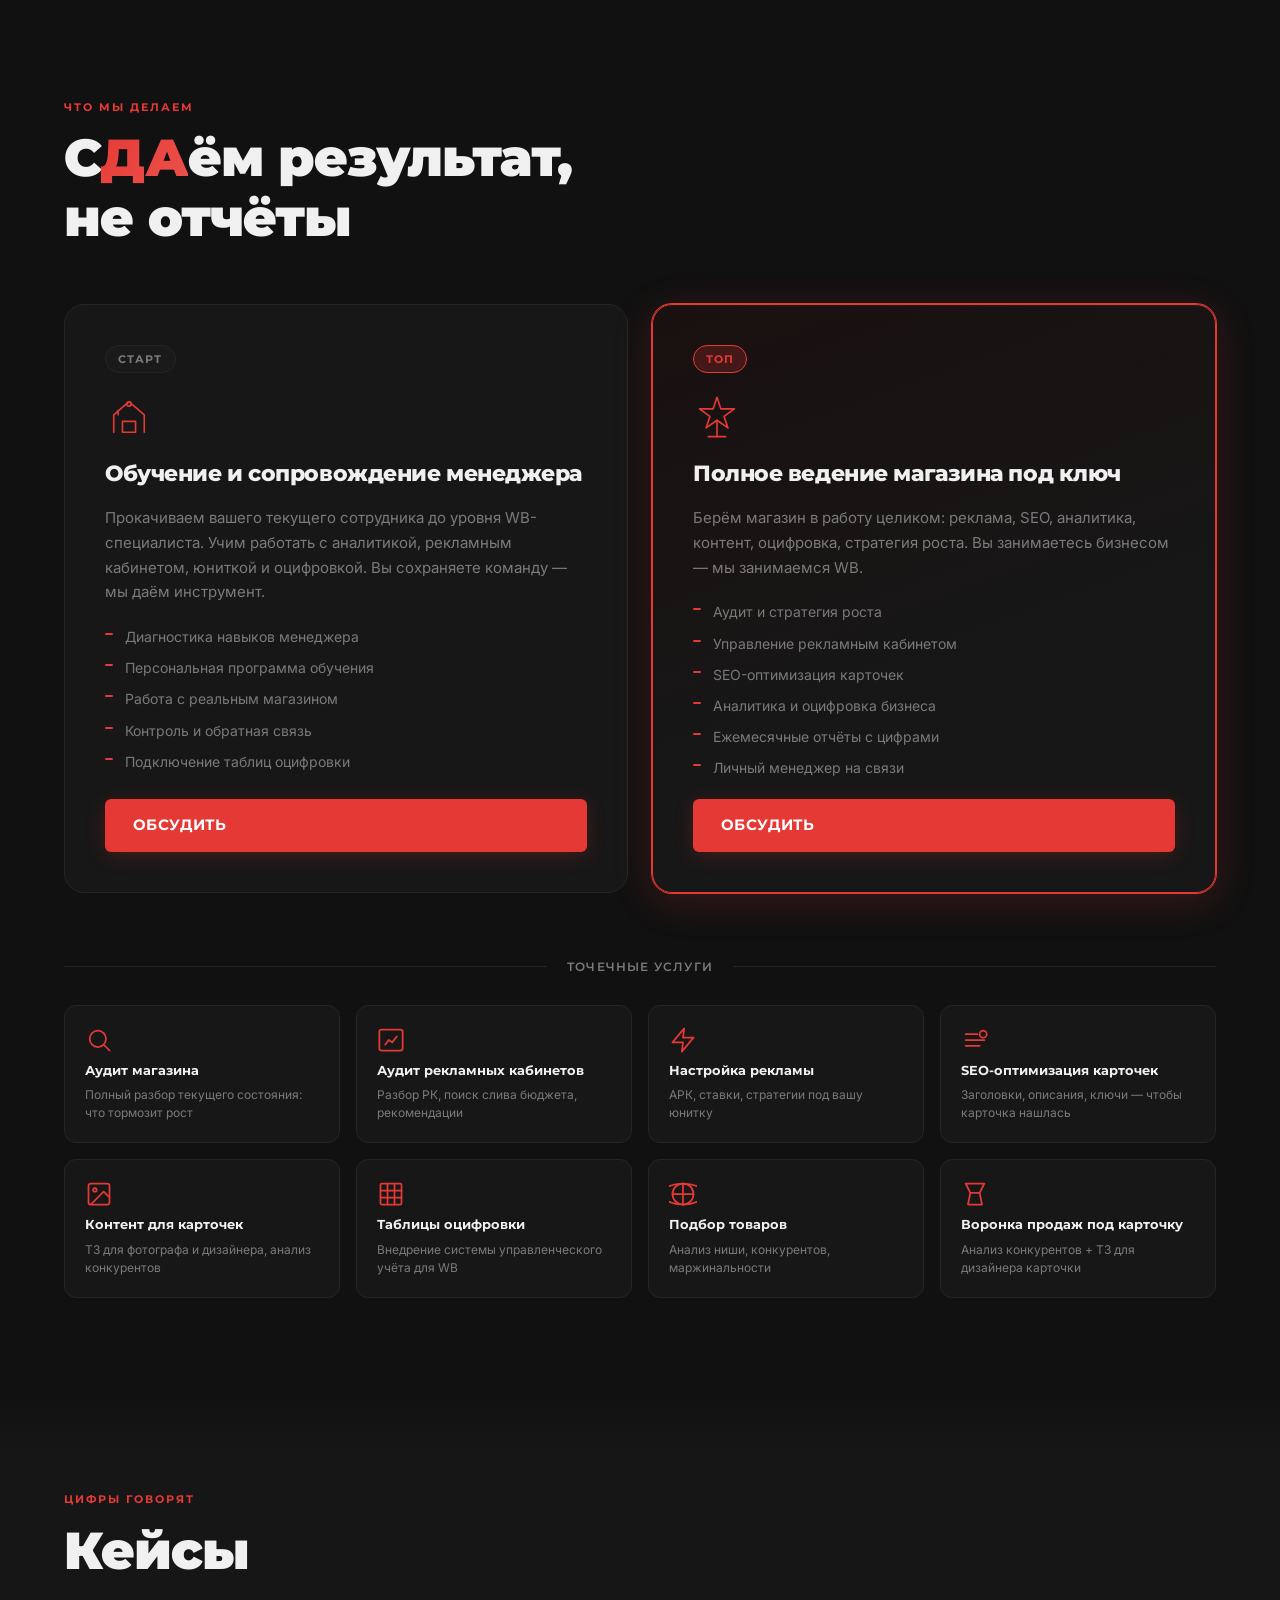
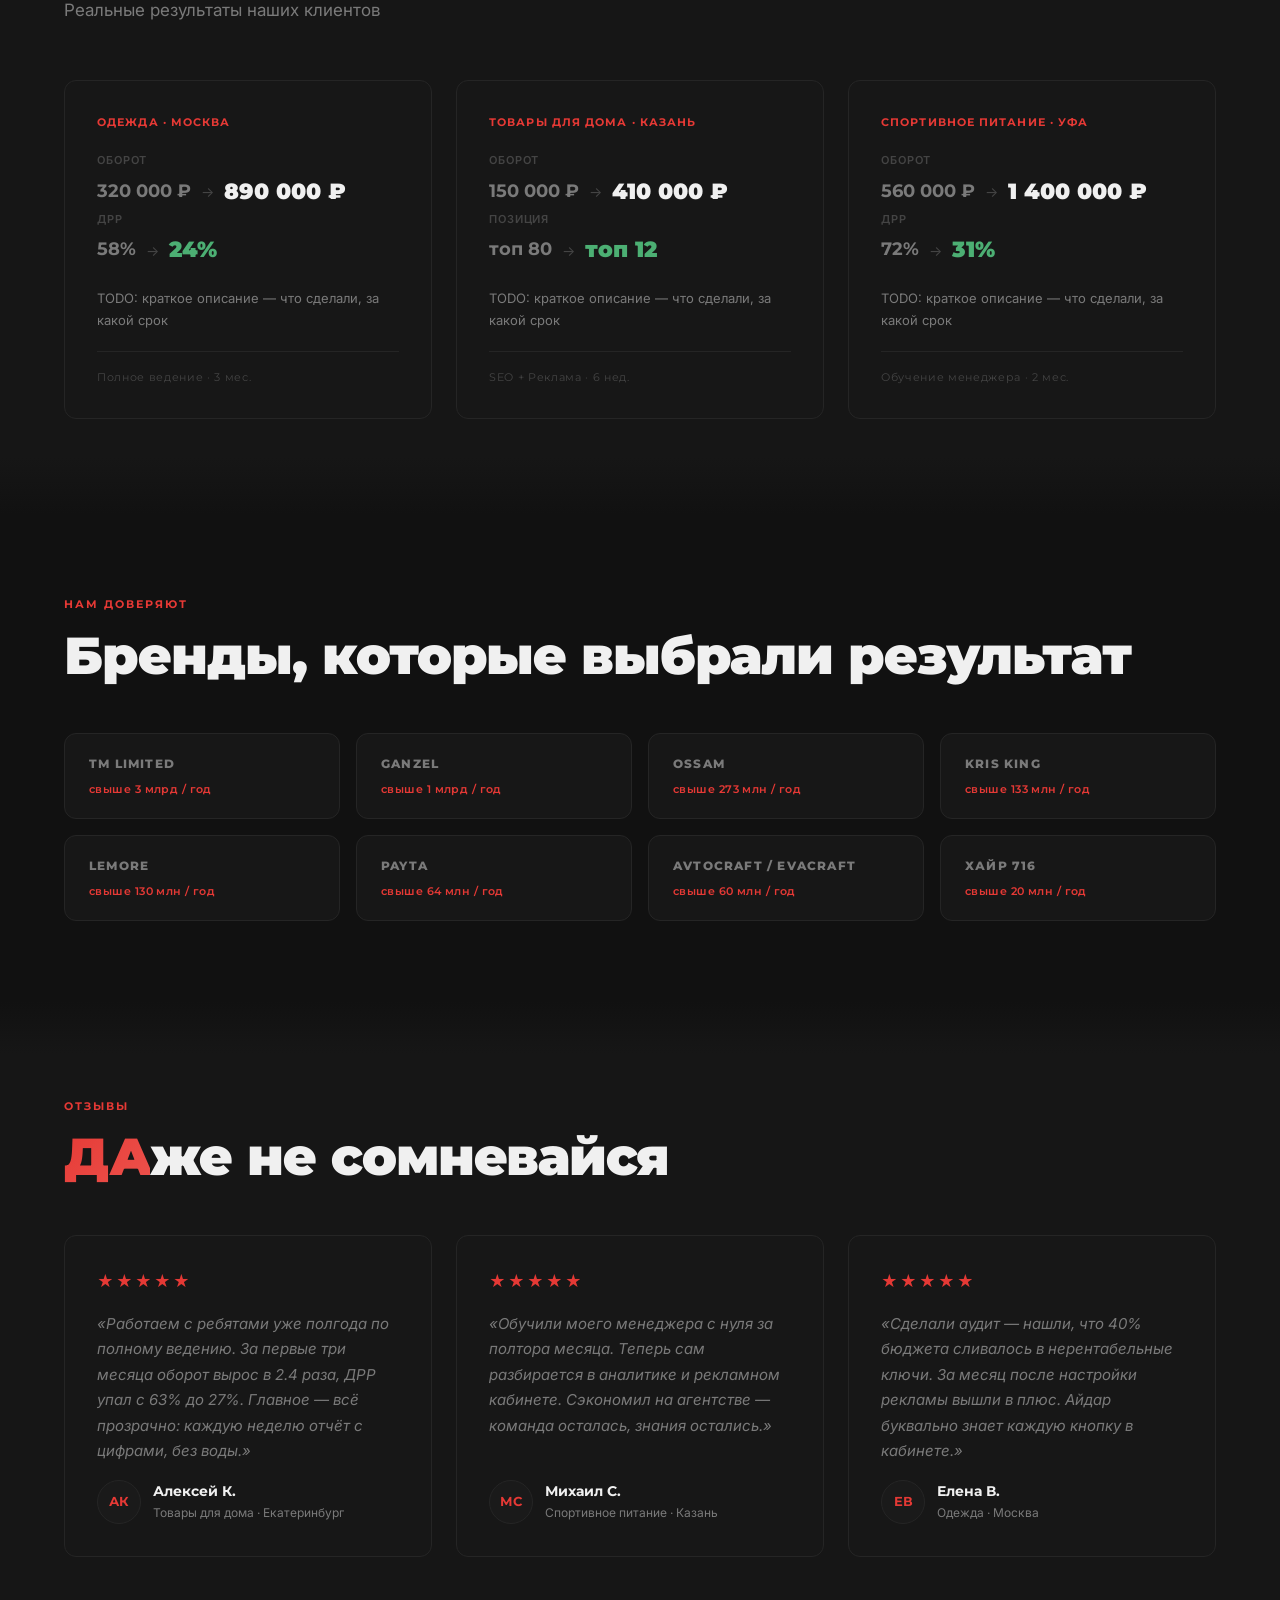
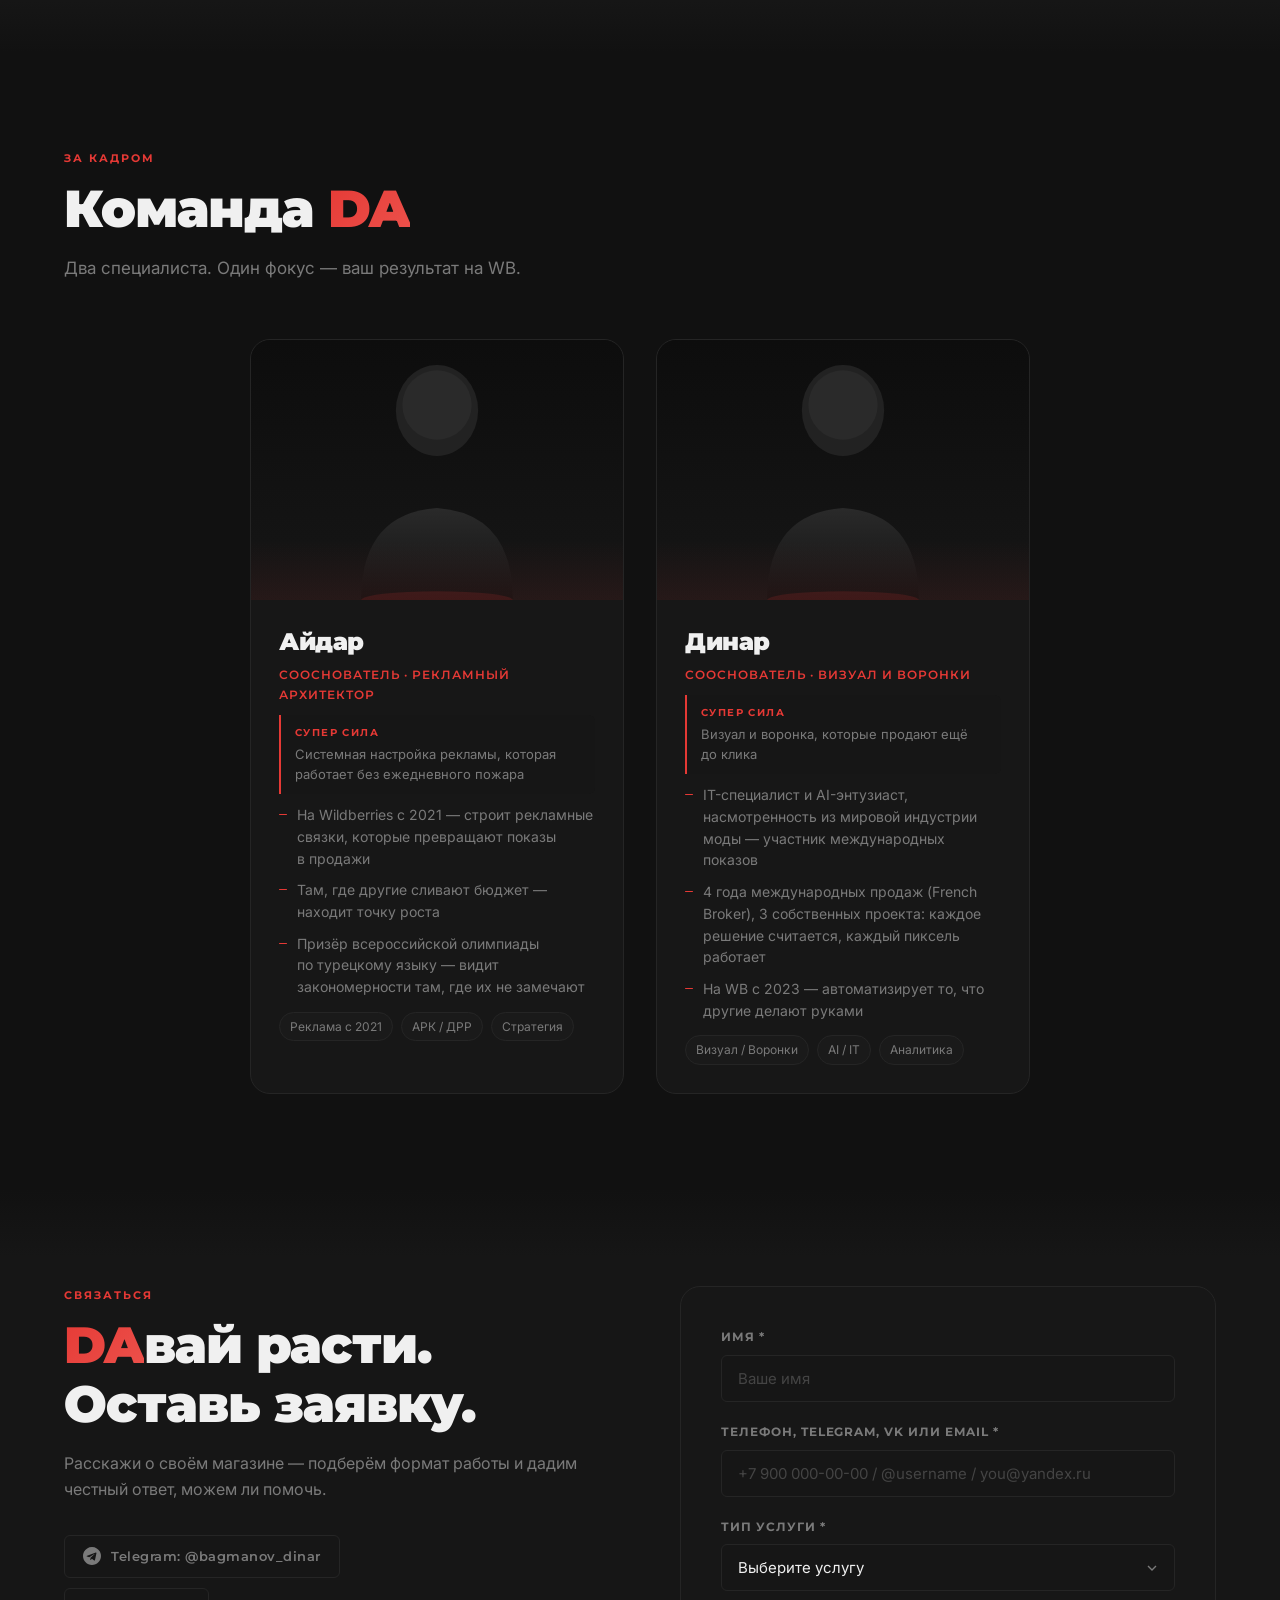
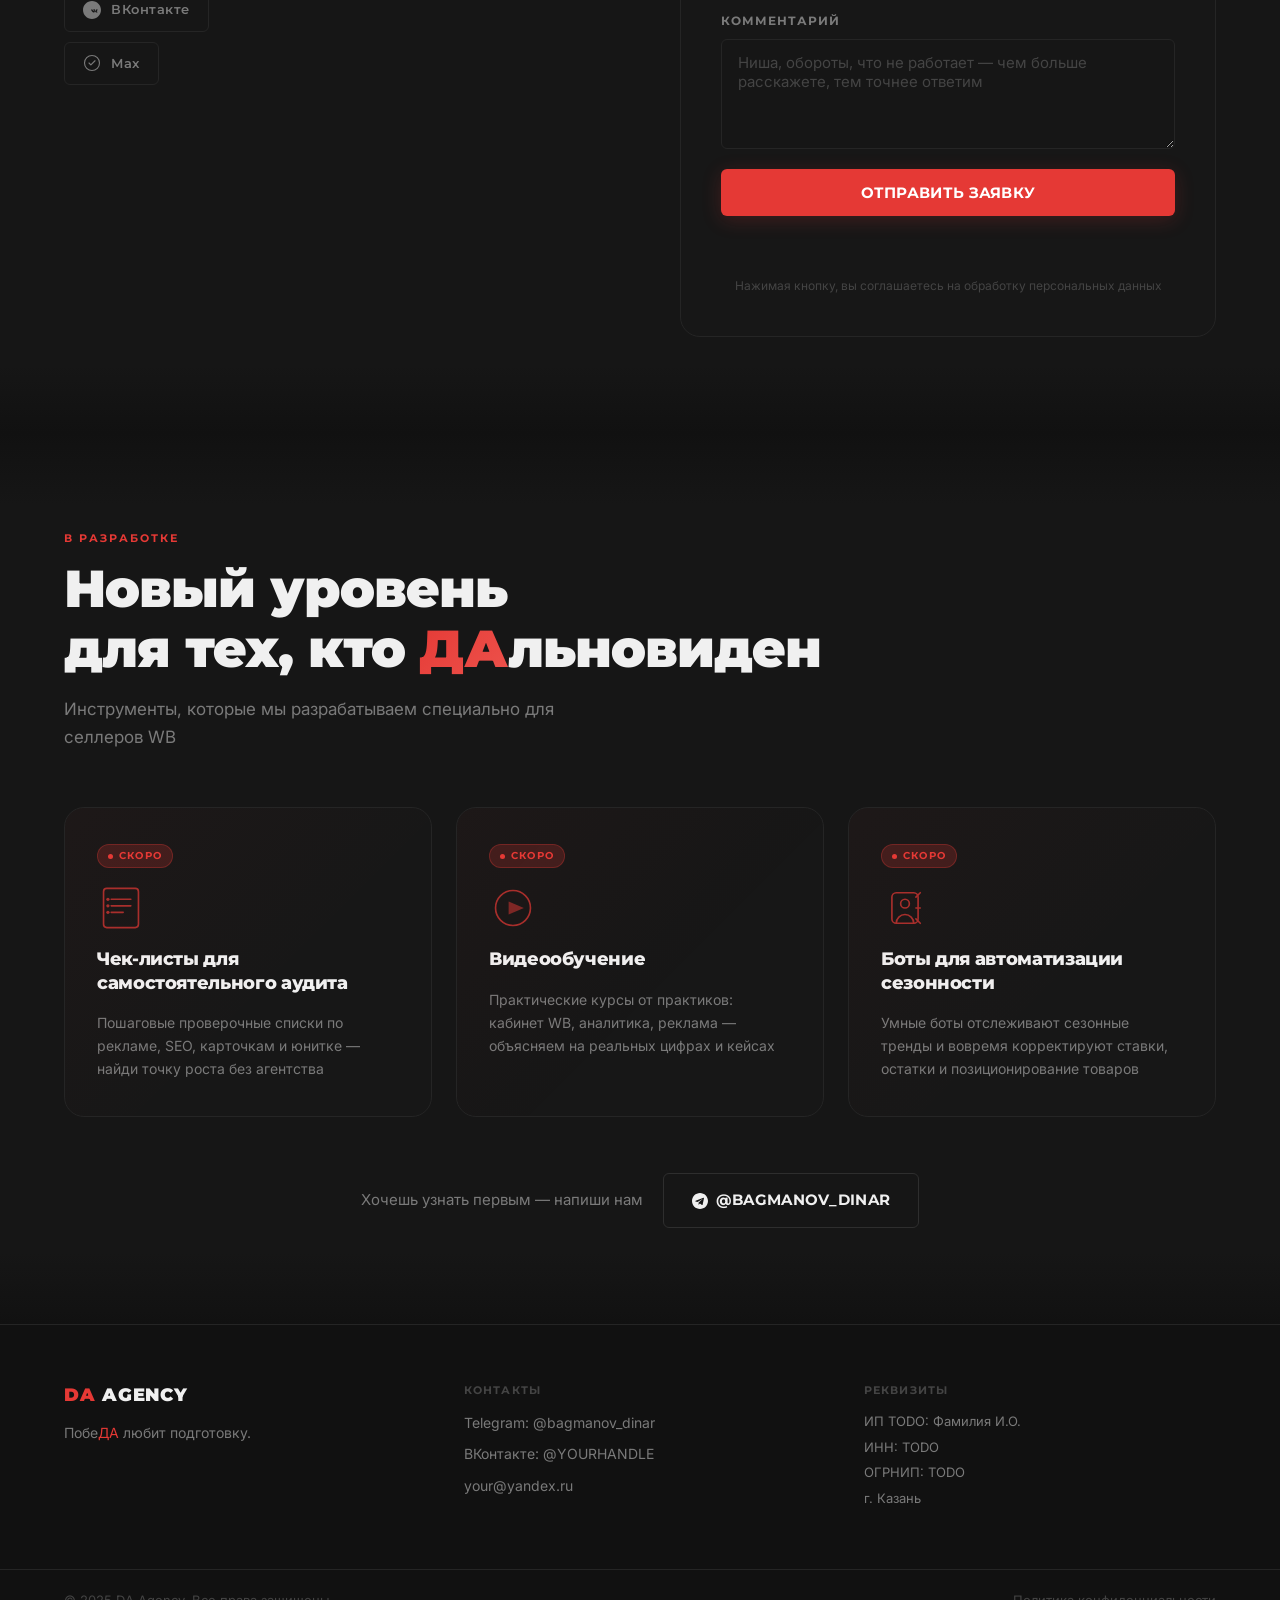
==== commit ed7194da: "feat: add upcoming section, set TG link, remove silhouettes, fix bugs" ====
--- a/index.html
+++ b/index.html
@@ -16,34 +16,6 @@
 <body>
 
   <div class="grain-overlay" aria-hidden="true"></div>
-
-  <!-- Parallax hero silhouettes -->
-  <div class="parallax-heroes" aria-hidden="true">
-    <div class="parallax-hero parallax-hero--left">
-      <svg viewBox="0 0 130 380" fill="none" xmlns="http://www.w3.org/2000/svg">
-        <ellipse cx="65" cy="34" rx="26" ry="30" fill="currentColor"/>
-        <rect x="55" y="62" width="20" height="14" rx="4" fill="currentColor"/>
-        <path d="M18 76 Q65 64 112 76 L108 190 H22 Z" fill="currentColor"/>
-        <path d="M18 76 L4 168 L20 170 L32 100" fill="currentColor"/>
-        <path d="M112 76 L126 168 L110 170 L98 100" fill="currentColor"/>
-        <path d="M22 190 L16 310 L38 310 L65 220 L92 310 L114 310 L108 190Z" fill="currentColor"/>
-        <path d="M16 310 L12 380 L40 380 L44 320" fill="currentColor"/>
-        <path d="M114 310 L118 380 L90 380 L86 320" fill="currentColor"/>
-      </svg>
-    </div>
-    <div class="parallax-hero parallax-hero--right">
-      <svg viewBox="0 0 110 340" fill="none" xmlns="http://www.w3.org/2000/svg">
-        <ellipse cx="55" cy="28" rx="22" ry="26" fill="currentColor"/>
-        <rect x="46" y="52" width="18" height="12" rx="3" fill="currentColor"/>
-        <path d="M16 64 Q55 54 94 64 L90 168 H20 Z" fill="currentColor"/>
-        <path d="M16 64 L3 148 L18 150 L28 88" fill="currentColor"/>
-        <path d="M94 64 L107 148 L92 150 L82 88" fill="currentColor"/>
-        <path d="M20 168 L15 278 L35 278 L55 198 L75 278 L95 278 L90 168Z" fill="currentColor"/>
-        <path d="M15 278 L11 340 L37 340 L41 288" fill="currentColor"/>
-        <path d="M95 278 L99 340 L73 340 L69 288" fill="currentColor"/>
-      </svg>
-    </div>
-  </div>
 
   <!-- ========== ШАПКА ========== -->
   <header class="site-header" id="top">
@@ -642,9 +614,9 @@
             </p>
             <div class="contact__channels">
               <!-- TODO: вставить реальные ссылки -->
-              <a href="https://t.me/YOURHANDLE" class="contact__channel" target="_blank" rel="noopener">
+              <a href="https://t.me/bagmanov_dinar" class="contact__channel" target="_blank" rel="noopener">
                 <svg width="18" height="18" viewBox="0 0 24 24" fill="currentColor"><path d="M12 0C5.373 0 0 5.373 0 12s5.373 12 12 12 12-5.373 12-12S18.627 0 12 0zm5.894 8.221l-1.97 9.28c-.145.658-.537.818-1.084.508l-3-2.21-1.447 1.394c-.16.16-.295.295-.605.295l.213-3.053 5.56-5.023c.242-.213-.054-.333-.373-.12l-6.871 4.326-2.962-.924c-.643-.204-.657-.643.136-.953l11.57-4.461c.537-.194 1.006.131.833.941z"/></svg>
-                Telegram
+                Telegram: @bagmanov_dinar
               </a>
               <a href="https://vk.me/YOURHANDLE" class="contact__channel" target="_blank" rel="noopener">
                 <svg width="18" height="18" viewBox="0 0 24 24" fill="currentColor"><path d="M12 0C5.373 0 0 5.373 0 12s5.373 12 12 12 12-5.373 12-12S18.627 0 12 0zm5.954 13.404c.32.314.659.613.968.944.13.14.253.285.347.448.133.228.025.478-.179.492l-1.271.002c-.329.027-.59-.102-.808-.322-.174-.176-.335-.362-.504-.542a1.67 1.67 0 0 0-.317-.27.499.499 0 0 0-.757.195 2.908 2.908 0 0 0-.133.724c-.018.27-.096.336-.367.349-.578.025-1.126-.06-1.635-.35-.452-.258-.802-.624-1.11-1.033-.59-.773-1.04-1.63-1.443-2.519-.088-.19-.025-.293.181-.296.417-.007.834-.006 1.251-.001.168.003.279.097.344.256.23.56.505 1.092.856 1.583.094.133.19.266.325.361.148.104.261.073.331-.09.046-.105.066-.218.076-.33.034-.38.038-.759-.025-1.137-.038-.238-.173-.393-.41-.44a.814.814 0 0 0-.183-.021c-.077-.004-.053-.046-.023-.083.047-.058.119-.095.19-.12.183-.064.369-.07.558-.068l1.263.002c.241.033.295.147.327.39l.001 1.659c-.003.09.042.356.195.414.124.044.207-.06.284-.138.35-.367.598-.804.823-1.256.116-.233.216-.473.317-.713.073-.173.186-.257.378-.254l1.374.002c.04 0 .082.001.12.01.225.049.286.155.218.374-.108.341-.313.633-.518.921-.22.309-.455.606-.671.917-.198.287-.183.432.058.69z"/></svg>
@@ -702,6 +674,68 @@
       </div>
     </section>
 
+    <!-- ========== 9. СКОРО ========== -->
+    <section class="upcoming section" id="upcoming">
+      <div class="container">
+        <div class="section-label">В разработке</div>
+        <h2 class="section-title">Новый уровень<br>для тех, кто <span class="da">ДА</span>льновиден</h2>
+        <p class="section-sub">Инструменты, которые мы разрабатываем специально для селлеров WB</p>
+        <div class="upcoming__grid">
+
+          <div class="upcoming-card" data-animate data-delay="0">
+            <div class="upcoming-card__badge">Скоро</div>
+            <div class="upcoming-card__icon">
+              <svg viewBox="0 0 44 44" fill="none" stroke="currentColor" stroke-width="1.5" stroke-linecap="round" stroke-linejoin="round">
+                <rect x="6" y="4" width="32" height="36" rx="3"/>
+                <line x1="13" y1="14" x2="31" y2="14"/>
+                <line x1="13" y1="20" x2="31" y2="20"/>
+                <line x1="13" y1="26" x2="24" y2="26"/>
+                <circle cx="10" cy="14" r="1.5" fill="currentColor" stroke="none"/>
+                <circle cx="10" cy="20" r="1.5" fill="currentColor" stroke="none"/>
+                <circle cx="10" cy="26" r="1.5" fill="currentColor" stroke="none"/>
+              </svg>
+            </div>
+            <h3 class="upcoming-card__title">Чек-листы для самостоятельного аудита</h3>
+            <p class="upcoming-card__desc">Пошаговые проверочные списки по рекламе, SEO, карточкам и юнитке — найди точку роста без агентства</p>
+          </div>
+
+          <div class="upcoming-card" data-animate data-delay="120">
+            <div class="upcoming-card__badge">Скоро</div>
+            <div class="upcoming-card__icon">
+              <svg viewBox="0 0 44 44" fill="none" stroke="currentColor" stroke-width="1.5" stroke-linecap="round" stroke-linejoin="round">
+                <circle cx="22" cy="22" r="16"/>
+                <polygon points="18,16 32,22 18,28" fill="currentColor" stroke="none" opacity="0.7"/>
+              </svg>
+            </div>
+            <h3 class="upcoming-card__title">Видеообучение</h3>
+            <p class="upcoming-card__desc">Практические курсы от практиков: кабинет WB, аналитика, реклама — объясняем на реальных цифрах и кейсах</p>
+          </div>
+
+          <div class="upcoming-card" data-animate data-delay="240">
+            <div class="upcoming-card__badge">Скоро</div>
+            <div class="upcoming-card__icon">
+              <svg viewBox="0 0 44 44" fill="none" stroke="currentColor" stroke-width="1.5" stroke-linecap="round" stroke-linejoin="round">
+                <rect x="10" y="8" width="24" height="28" rx="4"/>
+                <circle cx="22" cy="18" r="4"/>
+                <path d="M14 36c0-4.4 3.6-8 8-8s8 3.6 8 8"/>
+                <path d="M32 12l4-4M32 22h4M32 32l4 4"/>
+              </svg>
+            </div>
+            <h3 class="upcoming-card__title">Боты для автоматизации сезонности</h3>
+            <p class="upcoming-card__desc">Умные боты отслеживают сезонные тренды и вовремя корректируют ставки, остатки и позиционирование товаров</p>
+          </div>
+
+        </div>
+        <div class="upcoming__cta" data-animate data-delay="300">
+          <p class="upcoming__cta-text">Хочешь узнать первым — напиши нам</p>
+          <a href="https://t.me/bagmanov_dinar" class="btn btn--ghost" target="_blank" rel="noopener">
+            <svg width="16" height="16" viewBox="0 0 24 24" fill="currentColor"><path d="M12 0C5.373 0 0 5.373 0 12s5.373 12 12 12 12-5.373 12-12S18.627 0 12 0zm5.894 8.221l-1.97 9.28c-.145.658-.537.818-1.084.508l-3-2.21-1.447 1.394c-.16.16-.295.295-.605.295l.213-3.053 5.56-5.023c.242-.213-.054-.333-.373-.12l-6.871 4.326-2.962-.924c-.643-.204-.657-.643.136-.953l11.57-4.461c.537-.194 1.006.131.833.941z"/></svg>
+            @bagmanov_dinar
+          </a>
+        </div>
+      </div>
+    </section>
+
   </main>
 
   <!-- ========== ФУТЕР ========== -->
@@ -716,7 +750,7 @@
       <div class="footer__contacts">
         <div class="footer__contact-title">Контакты</div>
         <!-- TODO: вставить реальные контакты -->
-        <a href="https://t.me/YOURHANDLE" class="footer__link" target="_blank" rel="noopener">Telegram: @YOURHANDLE</a>
+        <a href="https://t.me/bagmanov_dinar" class="footer__link" target="_blank" rel="noopener">Telegram: @bagmanov_dinar</a>
         <a href="https://vk.me/YOURHANDLE" class="footer__link" target="_blank" rel="noopener">ВКонтакте: @YOURHANDLE</a>
         <a href="mailto:your@yandex.ru" class="footer__link">your@yandex.ru</a>
       </div>
--- a/css/style.css
+++ b/css/style.css
@@ -74,36 +74,6 @@
 img { display: block; max-width: 100%; }
 button { cursor: pointer; border: none; background: none; font-family: inherit; }
 ul { list-style: none; }
-
-/* ===== PARALLAX HERO SILHOUETTES ===== */
-.parallax-heroes {
-  position: fixed;
-  inset: 0;
-  pointer-events: none;
-  z-index: 0;
-  overflow: hidden;
-}
-
-.parallax-hero {
-  position: absolute;
-  bottom: -8%;
-  color: var(--accent);
-  will-change: transform;
-  transition: transform 0.05s linear;
-}
-
-.parallax-hero--left {
-  left: -1%;
-  width: clamp(180px, 20vw, 320px);
-  opacity: 0.04;
-}
-
-.parallax-hero--right {
-  right: 0%;
-  width: clamp(130px, 14vw, 240px);
-  bottom: -14%;
-  opacity: 0.025;
-}
 
 /* ===== ЗЕРНО / ШУМ ===== */
 .grain-overlay {
@@ -385,8 +355,6 @@
   padding-top: 40px;
   border-top: 1px solid var(--border);
 }
-
-.hero__stat {}
 
 .hero__stat-val {
   display: block;
@@ -434,7 +402,6 @@
   pointer-events: none;
   z-index: 0;
 }
-.hero__visual { position: relative; }
 .hero__svg { position: relative; z-index: 1; }
 
 /* Декоративная линия под hero */
@@ -1235,9 +1202,9 @@
   .footer__inner { grid-template-columns: 1fr; gap: 32px; }
   .footer__bottom .container { flex-direction: column; gap: 8px; text-align: center; }
 
-  .services__spot { grid-template-columns: 1fr 1fr; }
   .clients__logos { grid-template-columns: 1fr 1fr; }
   .contact__channels { flex-direction: row; flex-wrap: wrap; }
+  .upcoming__grid { grid-template-columns: 1fr; }
 }
 
 /* Очень маленький экран */
@@ -1246,8 +1213,116 @@
   .hero__title { font-size: 30px; }
 }
 
+/* ===== СКОРО ===== */
+.upcoming {
+  background: linear-gradient(180deg, var(--bg) 0%, var(--bg-2) 8%, var(--bg-2) 92%, var(--bg) 100%);
+}
+
+.upcoming__grid {
+  display: grid;
+  grid-template-columns: repeat(3, 1fr);
+  gap: 24px;
+  margin-top: 48px;
+  margin-bottom: 48px;
+}
+
+.upcoming-card {
+  background: var(--bg-card);
+  border: 1px solid var(--border);
+  border-radius: var(--r-lg);
+  padding: 36px 32px;
+  display: flex;
+  flex-direction: column;
+  gap: 16px;
+  position: relative;
+  overflow: hidden;
+  transition: border-color 0.2s, box-shadow 0.2s;
+}
+.upcoming-card::before {
+  content: '';
+  position: absolute;
+  inset: 0;
+  background: linear-gradient(135deg, rgba(229,57,53,0.03) 0%, transparent 60%);
+  pointer-events: none;
+}
+.upcoming-card:hover {
+  border-color: color-mix(in srgb, var(--accent) 40%, transparent);
+  box-shadow: 0 0 0 1px color-mix(in srgb, var(--accent) 20%, transparent), 0 8px 40px rgba(0,0,0,0.4);
+}
+
+.upcoming-card__badge {
+  display: inline-flex;
+  align-items: center;
+  gap: 6px;
+  padding: 3px 10px;
+  background: var(--accent-dim);
+  border: 1px solid color-mix(in srgb, var(--accent) 30%, transparent);
+  border-radius: 100px;
+  font-family: var(--font-head);
+  font-size: 10px;
+  font-weight: 700;
+  letter-spacing: 0.12em;
+  text-transform: uppercase;
+  color: var(--accent);
+  width: fit-content;
+}
+.upcoming-card__badge::before {
+  content: '';
+  width: 5px;
+  height: 5px;
+  background: var(--accent);
+  border-radius: 50%;
+  animation: pulse-dot 2s ease-in-out infinite;
+}
+
+@keyframes pulse-dot {
+  0%, 100% { opacity: 1; transform: scale(1); }
+  50%       { opacity: 0.4; transform: scale(0.7); }
+}
+
+.upcoming-card__icon {
+  width: 48px;
+  height: 48px;
+  color: var(--accent);
+  opacity: 0.7;
+}
+.upcoming-card__icon svg { width: 100%; height: 100%; }
+
+.upcoming-card__title {
+  font-family: var(--font-head);
+  font-size: 18px;
+  font-weight: 800;
+  color: var(--text);
+  line-height: 1.3;
+}
+
+.upcoming-card__desc {
+  font-size: 14px;
+  color: var(--text-muted);
+  line-height: 1.65;
+  flex: 1;
+}
+
+.upcoming__cta {
+  display: flex;
+  align-items: center;
+  gap: 20px;
+  justify-content: center;
+  flex-wrap: wrap;
+  padding-top: 8px;
+}
+
+.upcoming__cta-text {
+  font-size: 15px;
+  color: var(--text-muted);
+}
+
+@media (max-width: 1024px) {
+  .upcoming__grid { grid-template-columns: 1fr 1fr; }
+}
+
 /* ===== СКРОЛЛБАР ===== */
 ::-webkit-scrollbar { width: 6px; }
 ::-webkit-scrollbar-track { background: var(--bg); }
 ::-webkit-scrollbar-thumb { background: var(--border-light); border-radius: 3px; }
-::-webkit-scrollbar-thumb:hover { background: var(--accent); }+::-webkit-scrollbar-thumb:hover { background: var(--accent); }
